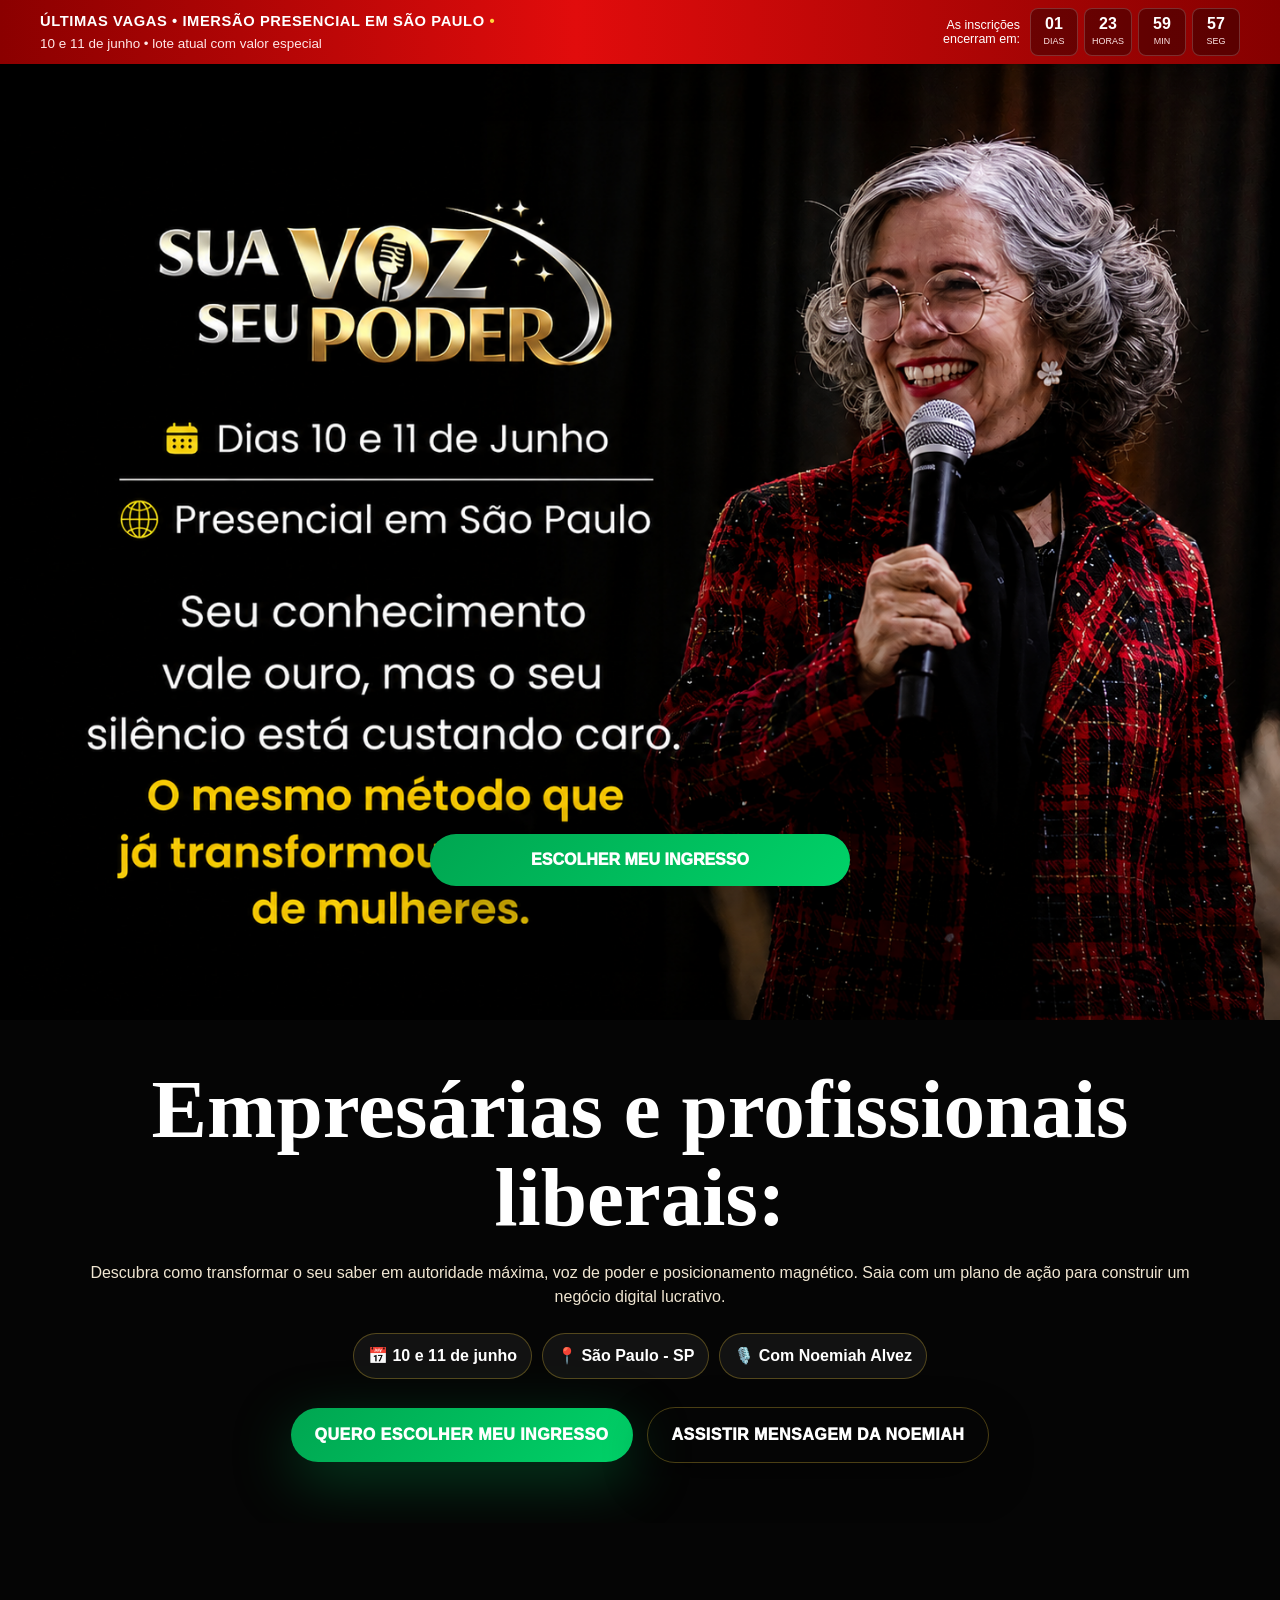
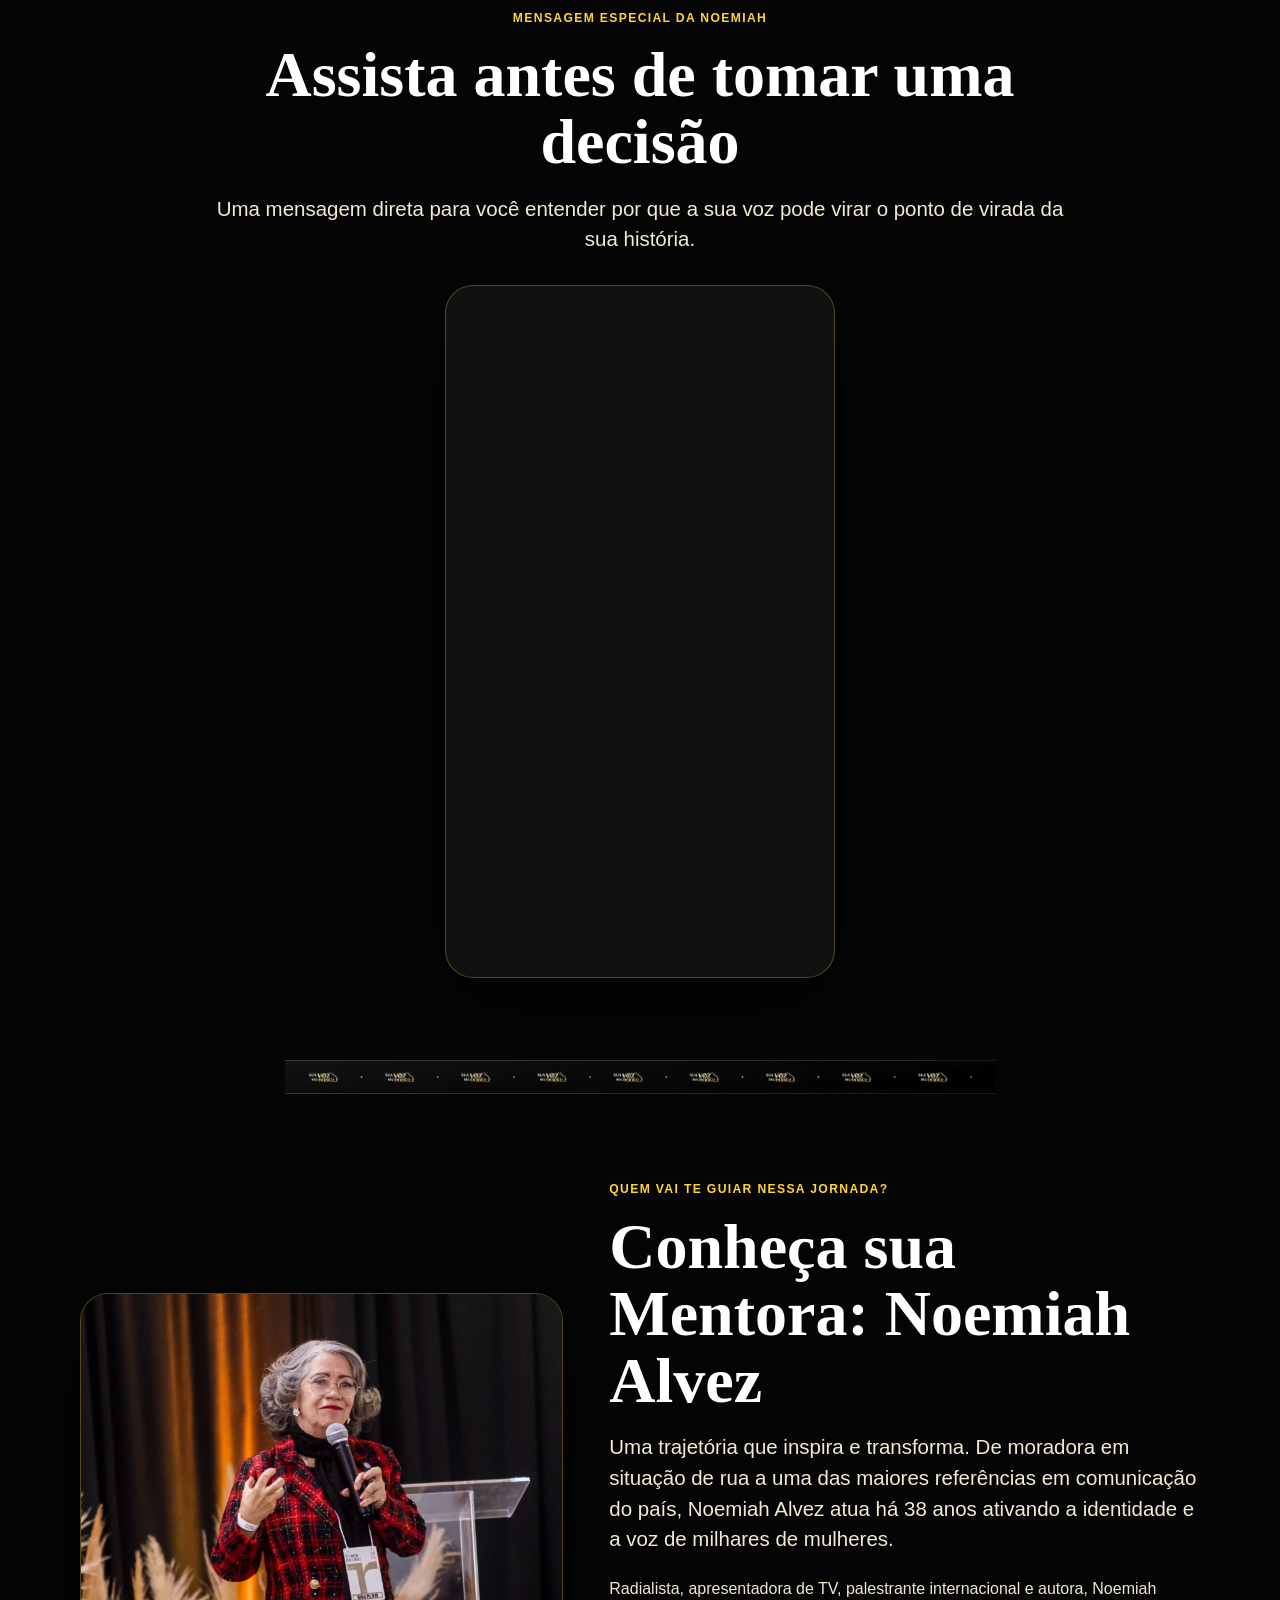
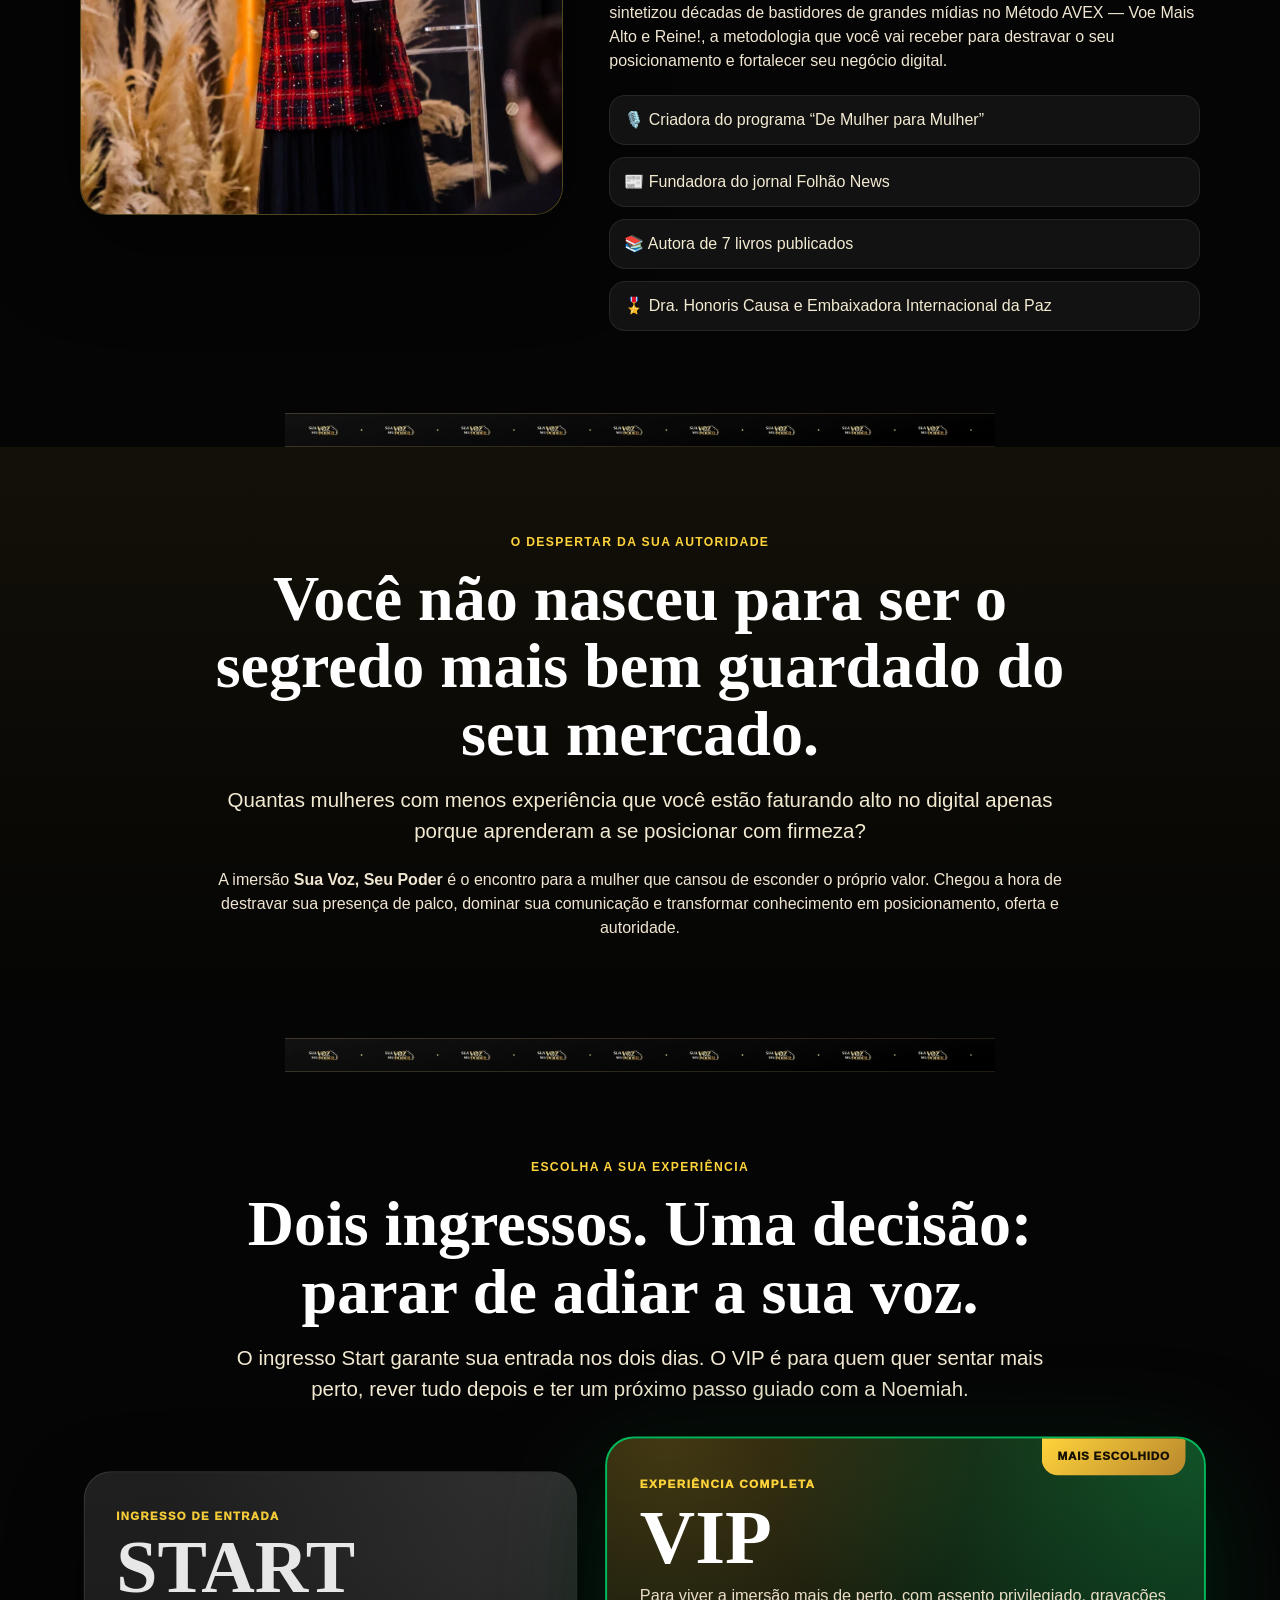
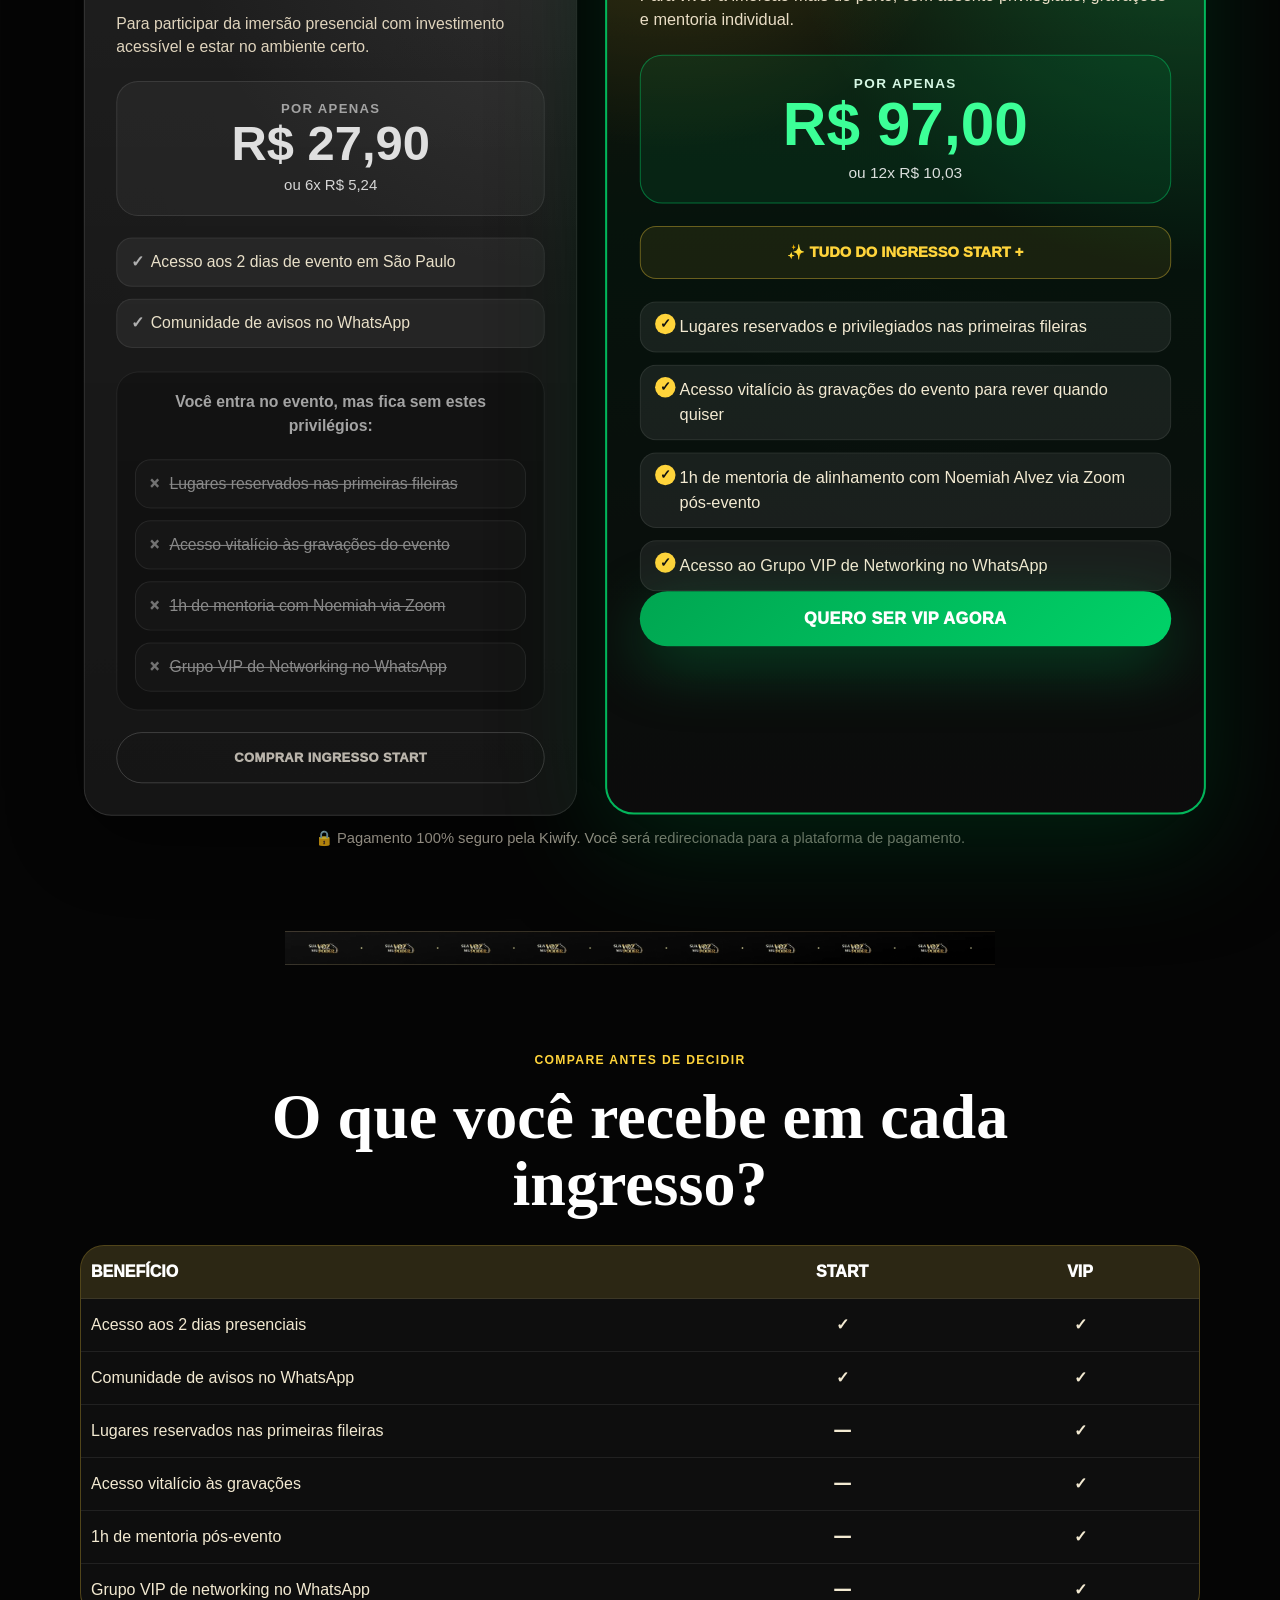
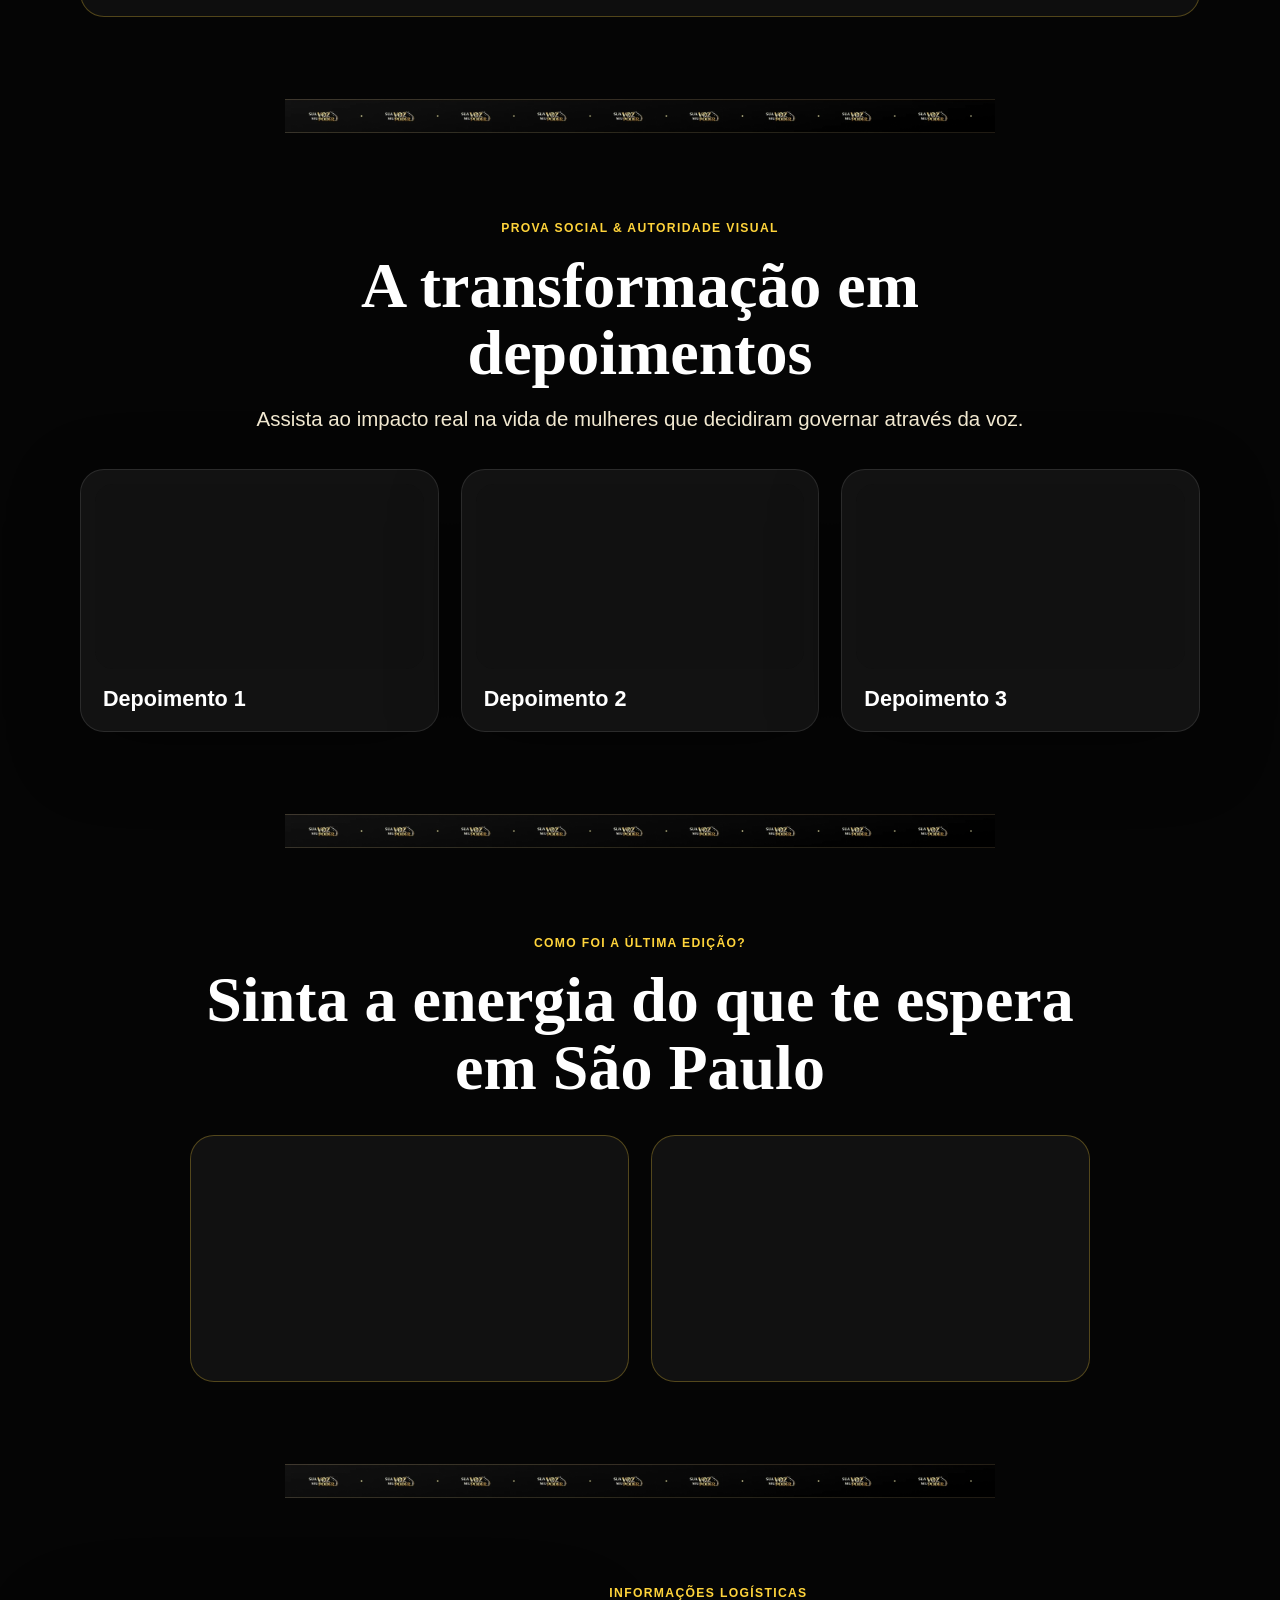
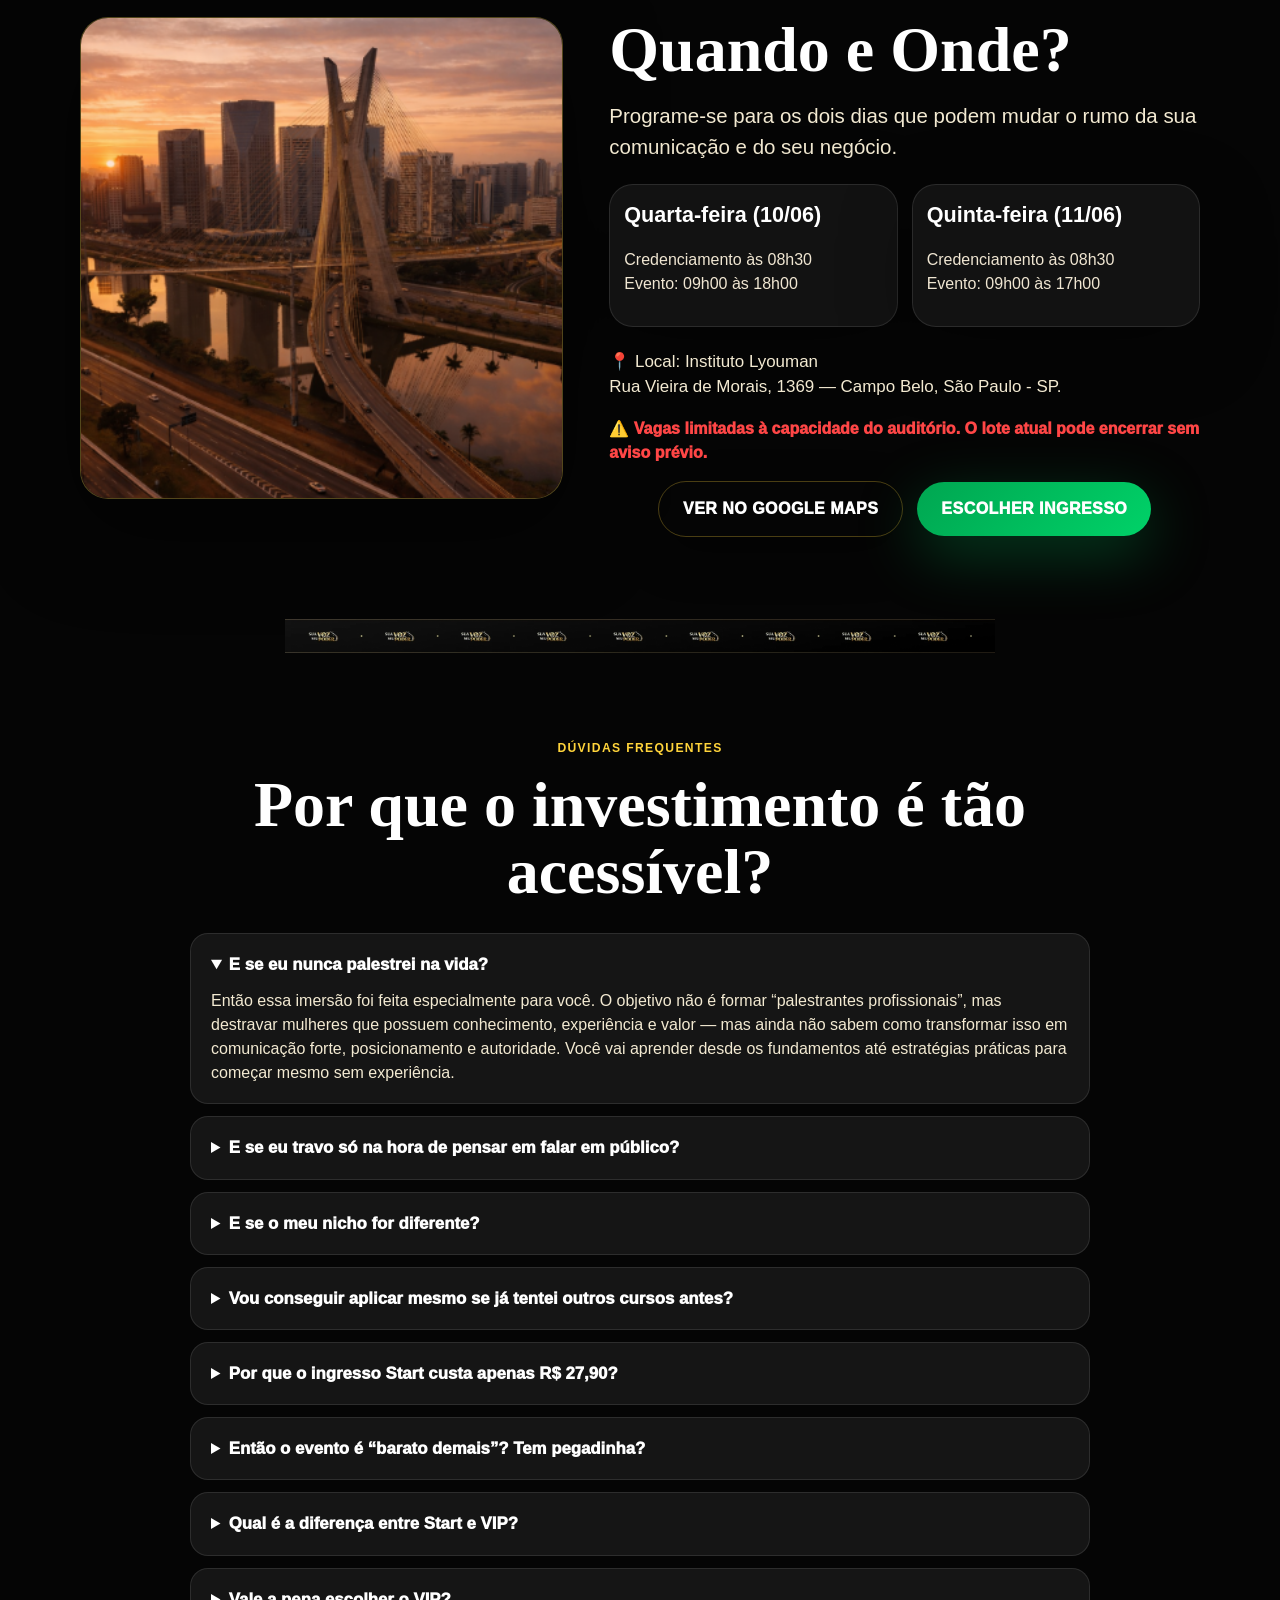
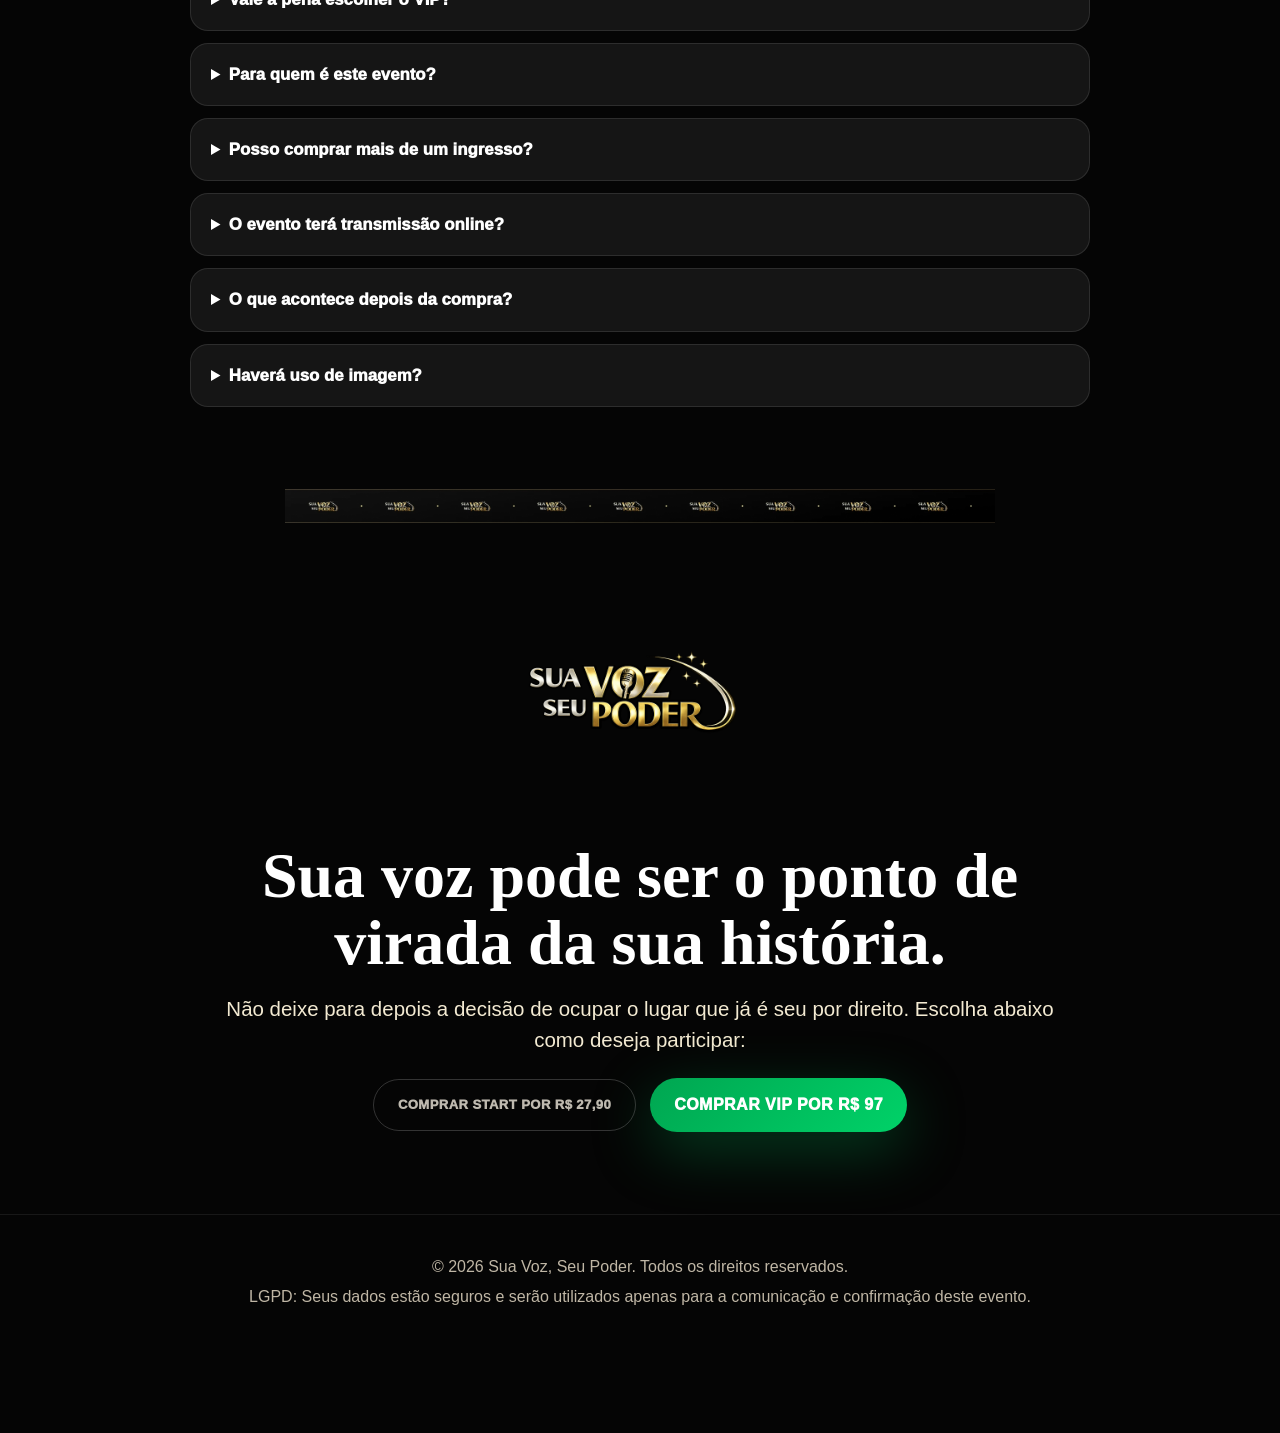
==== index.html @ f47a317f "Update index.html" ====
<!DOCTYPE html>
<html lang="pt-br">
<head>
  <meta charset="UTF-8">
  <meta name="viewport" content="width=device-width, initial-scale=1.0">
  <title>Sua Voz, Seu Poder | Imersão Presencial com Noemiah Alvez</title>
  <meta name="description" content="Imersão presencial em São Paulo com Noemiah Alvez. Ingresso Start por R$ 27,90 e Experiência VIP por R$ 97,00.">

  <!-- Open Graph / WhatsApp -->
  <meta property="og:type" content="website">
  <meta property="og:title" content="Sua Voz, Seu Poder | Imersão Presencial com Noemiah Alvez">
  <meta property="og:description" content="Transforme seu conhecimento em autoridade, voz de poder e posicionamento magnético.">
  <meta property="og:image" content="https://noemiahalvez.com/assets/thumbnail-whatsapp.png">
  <meta property="og:image:secure_url" content="https://noemiahalvez.com/assets/thumbnail-whatsapp.png">
  <meta property="og:image:type" content="image/png">
  <meta property="og:image:width" content="1200">
  <meta property="og:image:height" content="630">
  <meta property="og:image:alt" content="Sua Voz, Seu Poder com Noemiah Alvez">
  <meta property="og:url" content="https://noemiahalvez.com">
  <meta property="og:site_name" content="Sua Voz, Seu Poder">

  <!-- Twitter -->
  <meta name="twitter:card" content="summary_large_image">
  <meta name="twitter:title" content="Sua Voz, Seu Poder | Imersão Presencial">
  <meta name="twitter:description" content="Ingresso Start por R$ 27,90 e Experiência VIP por R$ 97,00.">
  <meta name="twitter:image" content="https://noemiahalvez.com/assets/thumbnail-whatsapp.png">

  <!-- Meta Pixel Code -->
  <script>
  !function(f,b,e,v,n,t,s)
  {if(f.fbq)return;n=f.fbq=function(){n.callMethod?
  n.callMethod.apply(n,arguments):n.queue.push(arguments)};
  if(!f._fbq)f._fbq=n;n.push=n;n.loaded=!0;n.version='2.0';
  n.queue=[];t=b.createElement(e);t.async=!0;
  t.src=v;s=b.getElementsByTagName(e)[0];
  s.parentNode.insertBefore(t,s)}(window, document,'script',
  'https://connect.facebook.net/en_US/fbevents.js');
  fbq('init', '1332486198815609');
  fbq('track', 'PageView');
  </script>
  <noscript><img height="1" width="1" style="display:none" src="https://www.facebook.com/tr?id=1332486198815609&ev=PageView&noscript=1" /></noscript>
  <!-- End Meta Pixel Code -->

  <!-- GOOGLE ANALYTICS GA4 - placeholder mantido. Troque G-XXXXXXXXXX pelo ID real quando tiver. -->
  <!--
  <script async src="https://www.googletagmanager.com/gtag/js?id=G-XXXXXXXXXX"></script>
  <script>
    window.dataLayer = window.dataLayer || [];
    function gtag(){dataLayer.push(arguments);}
    gtag('js', new Date());
    gtag('config', 'G-XXXXXXXXXX');
  </script>
  -->

  <link rel="stylesheet" href="style.css">
</head>
<body>
  <div class="urgency-bar" role="banner" aria-label="Aviso de urgência">
    <div class="urgency-inner">
      <div class="urgency-copy">
        <strong>ÚLTIMAS VAGAS • IMERSÃO PRESENCIAL EM SÃO PAULO</strong>
        <span>10 e 11 de junho • lote atual com valor especial</span>
      </div>
      <div class="countdown-wrap">
        <span>As inscrições encerram em:</span>
        <div class="countdown" aria-label="Cronômetro de urgência">
          <span><b id="cd-days">00</b><small>dias</small></span>
          <span><b id="cd-hours">00</b><small>horas</small></span>
          <span><b id="cd-minutes">00</b><small>min</small></span>
          <span><b id="cd-seconds">00</b><small>seg</small></span>
        </div>
      </div>
    </div>
  </div>

  <main id="topo">
    <section class="hero">
      <div class="hero-media">
        <img src="CAPA_noemiah_1.png" class="hero-main-img" alt="Sua Voz, Seu Poder com Noemiah Alvez">
      </div>

             
      <div class="container hero-content">
        <h1>Empresárias e profissionais liberais:</h1>
        <p class=texto>Descubra como transformar o seu saber em autoridade máxima, voz de poder e posicionamento magnético. Saia com um plano de ação para construir um negócio digital lucrativo.</p>
        <div class="event-pills" aria-label="Informações do evento">
          <span>📅 10 e 11 de junho</span>
          <span>📍 São Paulo - SP</span>
          <span>🎙️ Com Noemiah Alvez</span>
        </div>
        <div class="hero-actions">
          <a href="#ingressos" class="btn btn-vip">Quero escolher meu ingresso</a>
          <a href="#vsl" class="btn btn-ghost">Assistir mensagem da Noemiah</a>
        </div>
      </div>
    </section>

<section class="section vsl-section" id="vsl">
      <div class="container narrow center-text">
        <span class="eyebrow center">Mensagem especial da Noemiah</span>
        <h2>Assista antes de tomar uma decisão</h2>
        <p class="lead">Uma mensagem direta para você entender por que a sua voz pode virar o ponto de virada da sua história.</p>
        <div class="video-feature vertical-video">
          <iframe
    src="https://www.youtube.com/embed/ZxwcZT33X6k?playsinline=1&rel=0&modestbranding=1"
    title="Mensagem da Noemiah"
    allow="accelerometer; autoplay; clipboard-write; encrypted-media; gyroscope; picture-in-picture; web-share"
    referrerpolicy="strict-origin-when-cross-origin"
    allowfullscreen>
  </iframe>
</div>
      </div>
    </section>  

    <div class="section-divider"></div>

    <section class="section trainer" id="mentora">
      <div class="container trainer-grid">
        <div class="image-frame">
          <img src="assets/Transbordar_767_1_2_1.webp" alt="Noemiah Alvez palestrando">
        </div>
        <div>
          <span class="eyebrow">Quem vai te guiar nessa jornada?</span>
          <h2>Conheça sua Mentora: Noemiah Alvez</h2>
          <p class="lead">Uma trajetória que inspira e transforma. De moradora em situação de rua a uma das maiores referências em comunicação do país, Noemiah Alvez atua há 38 anos ativando a identidade e a voz de milhares de mulheres.</p>
          <p>Radialista, apresentadora de TV, palestrante internacional e autora, Noemiah sintetizou décadas de bastidores de grandes mídias no Método AVEX — Voe Mais Alto e Reine!, a metodologia que você vai receber para destravar o seu posicionamento e fortalecer seu negócio digital.</p>
          <ul class="icon-list">
            <li>🎙️ Criadora do programa “De Mulher para Mulher”</li>
            <li>📰 Fundadora do jornal Folhão News</li>
            <li>📚 Autora de 7 livros publicados</li>
            <li>🎖️ Dra. Honoris Causa e Embaixadora Internacional da Paz</li>
          </ul>
        </div>
      </div>
    </section>

    <div class="section-divider"></div>

    <section class="section authority-section">
      <div class="container narrow center-text">
        <span class="eyebrow center">O despertar da sua autoridade</span>
        <h2>Você não nasceu para ser o segredo mais bem guardado do seu mercado.</h2>
        <p class="lead">Quantas mulheres com menos experiência que você estão faturando alto no digital apenas porque aprenderam a se posicionar com firmeza?</p>
        <p>A imersão <strong>Sua Voz, Seu Poder</strong> é o encontro para a mulher que cansou de esconder o próprio valor. Chegou a hora de destravar sua presença de palco, dominar sua comunicação e transformar conhecimento em posicionamento, oferta e autoridade.</p>
      </div>
    </section>

    <div class="section-divider"></div>

    <section class="section tickets" id="ingressos">
      <div class="container">
        <div class="center-text narrow">
          <span class="eyebrow center">Escolha a sua experiência</span>
          <h2>Dois ingressos. Uma decisão: parar de adiar a sua voz.</h2>
          <p class="lead">O ingresso Start garante sua entrada nos dois dias. O VIP é para quem quer sentar mais perto, rever tudo depois e ter um próximo passo guiado com a Noemiah.</p>
        </div>

        <div class="ticket-grid" aria-label="Comparativo dos ingressos Start e VIP">
          <article class="ticket-card start-card">
            <div class="ticket-head">
              <span class="ticket-label">Ingresso de entrada</span>
              <h3>START</h3>
              <p class="ticket-desc">Para participar da imersão presencial com investimento acessível e estar no ambiente certo.</p>
            </div>

            <div class="price-block start-price">
              <small>por apenas</small>
              <strong>R$ 27,90</strong>
              <span class="installments">ou 6x R$ 5,24</span>
            </div>

            <ul class="benefits included">
              <li>Acesso aos 2 dias de evento em São Paulo</li>
              <li>Comunidade de avisos no WhatsApp</li>
            </ul>

            <div class="loss-box">
              <p>Você entra no evento, mas fica sem estes privilégios:</p>
              <ul class="benefits missed">
                <li>Lugares reservados nas primeiras fileiras</li>
                <li>Acesso vitalício às gravações do evento</li>
                <li>1h de mentoria com Noemiah via Zoom</li>
                <li>Grupo VIP de Networking no WhatsApp</li>
              </ul>
            </div>

            <a href="https://pay.kiwify.com.br/6jYbGbk" class="btn btn-start-subtle full checkout-link" data-ticket="Start" data-value="27.90">Comprar Ingresso Start</a>
          </article>

          <article class="ticket-card vip-card">
            <span class="recommended">Mais escolhido</span>
            <div class="ticket-head">
              <span class="ticket-label">Experiência completa</span>
              <h3>VIP</h3>
              <p class="ticket-desc">Para viver a imersão mais de perto, com assento privilegiado, gravações e mentoria individual.</p>
            </div>

            <div class="price-block vip-price">
              <small>por apenas</small>
              <strong>R$ 97,00</strong>
              <span class="installments">ou 12x R$ 10,03</span>
            </div>

            <div class="vip-bonus">✨ Tudo do ingresso START +</div>

            <ul class="benefits vip-benefits">
              <li>Lugares reservados e privilegiados nas primeiras fileiras</li>
              <li>Acesso vitalício às gravações do evento para rever quando quiser</li>
              <li>1h de mentoria de alinhamento com Noemiah Alvez via Zoom pós-evento</li>
              <li>Acesso ao Grupo VIP de Networking no WhatsApp</li>
            </ul>

            <a href="https://pay.kiwify.com.br/saSkvXX" class="btn btn-vip full checkout-link" data-ticket="VIP" data-value="97.00">Quero ser VIP agora</a>
          </article>
        </div>

        <p class="secure-note">🔒 Pagamento 100% seguro pela Kiwify. Você será redirecionada para a plataforma de pagamento.</p>
      </div>
    </section>

    <div class="section-divider"></div>

    <section class="section comparison-section">
      <div class="container">
        <div class="center-text narrow">
          <span class="eyebrow center">Compare antes de decidir</span>
          <h2>O que você recebe em cada ingresso?</h2>
        </div>
        <div class="comparison-table" role="table" aria-label="Comparativo dos ingressos">
          <div class="row head"><div>Benefício</div><div>Start</div><div>VIP</div></div>
          <div class="row"><div>Acesso aos 2 dias presenciais</div><div>✓</div><div>✓</div></div>
          <div class="row"><div>Comunidade de avisos no WhatsApp</div><div>✓</div><div>✓</div></div>
          <div class="row"><div>Lugares reservados nas primeiras fileiras</div><div>—</div><div>✓</div></div>
          <div class="row"><div>Acesso vitalício às gravações</div><div>—</div><div>✓</div></div>
          <div class="row"><div>1h de mentoria pós-evento</div><div>—</div><div>✓</div></div>
          <div class="row"><div>Grupo VIP de networking no WhatsApp</div><div>—</div><div>✓</div></div>
        </div>
      </div>
    </section>

    <div class="section-divider"></div>

    <section class="section" id="depoimentos">
      <div class="container">
        <div class="center-text narrow">
          <span class="eyebrow center">Prova Social & Autoridade Visual</span>
          <h2>A transformação em depoimentos</h2>
          <p class="lead">Assista ao impacto real na vida de mulheres que decidiram governar através da voz.</p>
        </div>
        <div class="video-grid">
          <article class="video-card"><div class="video-wrap"><iframe src="https://www.youtube.com/embed/nT65QCQcfAA" title="Depoimento 1" allow="accelerometer; autoplay; clipboard-write; encrypted-media; gyroscope; picture-in-picture; web-share" allowfullscreen></iframe></div><h3>Depoimento 1</h3></article>
          <article class="video-card"><div class="video-wrap"><iframe src="https://www.youtube.com/embed/sK7xMJi6oog" title="Depoimento 2" allow="accelerometer; autoplay; clipboard-write; encrypted-media; gyroscope; picture-in-picture; web-share" allowfullscreen></iframe></div><h3>Depoimento 2</h3></article>
          <article class="video-card"><div class="video-wrap"><iframe src="https://www.youtube.com/embed/jvb_aAZJ7mg" title="Depoimento 3" allow="accelerometer; autoplay; clipboard-write; encrypted-media; gyroscope; picture-in-picture; web-share" allowfullscreen></iframe></div><h3>Depoimento 3</h3></article>
        </div>
      </div>
    </section>

    <div class="section-divider"></div>

    <section class="section last-edition">
      <div class="container narrow">
        <div class="center-text">
          <span class="eyebrow center">Como foi a última edição?</span>
          <h2>Sinta a energia do que te espera em São Paulo</h2>
        </div>
        <div class="video-grid two-videos">
          <div class="video-wrapper"><iframe src="https://www.youtube.com/embed/jqL2Jvq8L5Y" title="Última edição" allowfullscreen></iframe></div>
          <div class="video-wrapper"><iframe src="https://www.youtube.com/embed/8nXUTJS7Hhw" title="Shorts evento" allowfullscreen></iframe></div>
        </div>
      </div>
    </section>

    <div class="section-divider"></div>

    <section class="section" id="local">
      <div class="container location-grid">
        <div class="location-photo"><img src="assets/Ponte estaiada 2.png" alt="São Paulo"></div>
        <div class="location-info">
          <span class="eyebrow">Informações Logísticas</span>
          <h2>Quando e Onde?</h2>
          <p class="lead">Programe-se para os dois dias que podem mudar o rumo da sua comunicação e do seu negócio.</p>
          <div class="schedule-grid">
            <div class="info-card"><h3>Quarta-feira (10/06)</h3><p>Credenciamento às 08h30<br>Evento: 09h00 às 18h00</p></div>
            <div class="info-card"><h3>Quinta-feira (11/06)</h3><p>Credenciamento às 08h30<br>Evento: 09h00 às 17h00</p></div>
          </div>
          <p class="address">📍 Local: Instituto Lyouman<br>Rua Vieira de Morais, 1369 — Campo Belo, São Paulo - SP.</p>
          <p class="vagas-limitadas">⚠️ Vagas limitadas à capacidade do auditório. O lote atual pode encerrar sem aviso prévio.</p>
          <div class="hero-actions">
            <a href="https://maps.google.com/?q=Instituto+Lyouman+Rua+Vieira+de+Morais+1369+Campo+Belo+São+Paulo" class="btn btn-map" target="_blank" rel="noopener noreferrer">Ver no Google Maps</a>
            <a href="#ingressos" class="btn btn-vip">Escolher ingresso</a>
          </div>
        </div>
      </div>
    </section>

    <div class="section-divider"></div>

    <section class="section faq-section" id="faq">
      <div class="container narrow">
        <div class="center-text">
          <span class="eyebrow center">Dúvidas frequentes</span>
          <h2>Por que o investimento é tão acessível?</h2>
        </div>
        <div class="faq-list">
          <details open><summary>E se eu nunca palestrei na vida?</summary><p>Então essa imersão foi feita especialmente para você. O objetivo não é formar “palestrantes profissionais”, mas destravar mulheres que possuem conhecimento, experiência e valor — mas ainda não sabem como transformar isso em comunicação forte, posicionamento e autoridade. Você vai aprender desde os fundamentos até estratégias práticas para começar mesmo sem experiência.</p></details>
<details><summary>E se eu travo só na hora de pensar em falar em público?</summary><p>Isso é mais comum do que você imagina. Muitas mulheres extremamente capacitadas travam porque nunca aprenderam técnicas de comunicação, presença e segurança emocional. Durante a imersão, você vai entender como desenvolver clareza, confiança e posicionamento sem precisar “nascer pronta” para isso.</p></details>
<details><summary>E se o meu nicho for diferente?</summary><p>A comunicação de autoridade funciona para qualquer área. Empresárias, psicólogas, advogadas, médicas, mentoras, terapeutas, profissionais liberais e mulheres que desejam crescer no digital podem aplicar o método. O foco da imersão não é um nicho específico, mas ensinar como transformar conhecimento em posicionamento forte e oportunidades reais de crescimento.</p></details>
<details><summary>Vou conseguir aplicar mesmo se já tentei outros cursos antes?</summary><p>Sim. Muitas participantes chegam após consumir vários cursos e conteúdos sem conseguir colocar nada em prática. A diferença aqui é que você terá direcionamento estratégico, clareza sobre posicionamento e um plano mais simples de execução. A proposta da imersão é justamente transformar excesso de informação em ação prática e aplicável ao seu momento atual.</p></details>
          <details><summary>Por que o ingresso Start custa apenas R$ 27,90?</summary><p>Porque este lote foi pensado para diminuir a barreira de entrada e lotar a sala com mulheres prontas para se posicionar. O valor simbólico ajuda a confirmar compromisso, organizar a operação do evento e evitar inscrições sem comparecimento.</p></details>
          <details><summary>Então o evento é “barato demais”? Tem pegadinha?</summary><p>Não. O evento é presencial e real. A estratégia é tornar o acesso mais simples no ingresso Start e oferecer uma experiência mais completa no VIP para quem deseja proximidade, gravações e acompanhamento pós-evento.</p></details>
          <details><summary>Qual é a diferença entre Start e VIP?</summary><p>O Start dá acesso aos dois dias presenciais e à comunidade de avisos. O VIP inclui tudo isso e ainda adiciona lugares privilegiados nas primeiras fileiras, gravações vitalícias, mentoria de 1h com Noemiah e grupo VIP de networking.</p></details>
          <details><summary>Vale a pena escolher o VIP?</summary><p>Sim, se você quer sentar mais perto, rever o conteúdo com calma depois do evento, participar de uma mentoria pós-evento e se conectar com outras mulheres em um grupo VIP de networking.</p></details>
          <details><summary>Para quem é este evento?</summary><p>Para empresárias, mentoras, psicólogas, advogadas, médicas, consultoras e profissionais liberais que desejam usar comunicação, autoridade e posicionamento para monetizar conhecimento no digital.</p></details>
          <details><summary>Posso comprar mais de um ingresso?</summary><p>Sim. Cada participante precisa ter seu próprio ingresso com seus dados para facilitar o credenciamento e a comunicação oficial do evento.</p></details>
          <details><summary>O evento terá transmissão online?</summary><p>Não. A experiência é presencial em São Paulo. Quem compra o ingresso VIP recebe acesso vitalício às gravações depois do evento.</p></details>
          <details><summary>O que acontece depois da compra?</summary><p>Após a confirmação do pagamento pela Kiwify, você receberá as orientações de acesso e confirmação do ingresso nos canais informados na compra.</p></details>
          <details><summary>Haverá uso de imagem?</summary><p>Sim. Ao participar do evento, você autoriza o uso de imagem em materiais de divulgação futuros relacionados ao Sua Voz, Seu Poder.</p></details>
        </div>
      </div>
    </section>

    <div class="section-divider"></div>

    <section class="section final-cta">
      <div class="container narrow center-text">
        <img src="assets/suavozseupoder.png" class="final-logo" alt="Sua Voz, Seu Poder">
        <h2>Sua voz pode ser o ponto de virada da sua história.</h2>
        <p class="lead">Não deixe para depois a decisão de ocupar o lugar que já é seu por direito. Escolha abaixo como deseja participar:</p>
        <div class="center-actions">
          <a href="https://pay.kiwify.com.br/6jYbGbk" class="btn btn-start-subtle checkout-link" data-ticket="Start" data-value="27.90">Comprar Start por R$ 27,90</a>
          <a href="https://pay.kiwify.com.br/saSkvXX" class="btn btn-vip checkout-link" data-ticket="VIP" data-value="97.00">Comprar VIP por R$ 97</a>
        </div>
      </div>
    </section>
  </main>

  <footer class="footer">
    <p>© 2026 Sua Voz, Seu Poder. Todos os direitos reservados.</p>
    <p>LGPD: Seus dados estão seguros e serão utilizados apenas para a comunicação e confirmação deste evento.</p>
  </footer>

  <a href="#ingressos" class="floating-buy">ESCOLHER MEU INGRESSO</a>
  <script src="script.js"></script>
</body>
</html>
---- style.css ----
:root{
  --black:#050505;
  --soft:#0b0a07;
  --card:#121212;
  --card2:#181818;
  --gold:#ffd43b;
  --gold2:#b8872d;
  --green:#00a651;
  --green2:#00d268;
  --red:#d60000;
  --white:#ffffff;
  --muted:#d9d1c0;
  --muted2:#918a7b;
  --line:rgba(255,212,59,.28);
  --max:1120px;
  --bar-height:82px;
}
*{box-sizing:border-box}
html{scroll-behavior:smooth}
body{
  margin:0;
  background:#050505;
  color:var(--white);
  font-family:Inter,Arial,sans-serif;
  line-height:1.5;
  overflow-x:hidden;
  padding-top:var(--bar-height);
  padding-bottom:74px;
}
body::before{
  content:"";
  position:fixed;
  inset:0;
  background:radial-gradient(circle at 20% 0%,rgba(255,212,59,.14),transparent 28%),url("assets/bg111.webp") center/cover no-repeat;
  opacity:.72;
  z-index:-2;
}
body::after{
  content:"";
  position:fixed;
  inset:0;
  background:linear-gradient(180deg,rgba(0,0,0,.08),#050505 92%);
  z-index:-1;
}
a{color:inherit;text-decoration:none}
img{max-width:100%;display:block}
p{color:#f0e6d2}
.container{width:min(100% - 28px,var(--max));margin:auto}
.narrow{max-width:900px;margin-inline:auto}
.center-text{text-align:center}
.center{display:flex;justify-content:center;text-align:center}

/* TARJA FIXA */
.urgency-bar{
  position:fixed;
  top:0;
  left:0;
  right:0;
  z-index:999;
  background:linear-gradient(90deg,#8b0000 0%,#e10c0c 45%,#850000 100%);
  box-shadow:0 12px 40px rgba(0,0,0,.45);
}
.urgency-inner{
  width:min(100% - 18px,1200px);
  margin:auto;
  min-height:var(--bar-height);
  display:flex;
  align-items:center;
  justify-content:space-between;
  gap:14px;
}
.urgency-copy{display:grid;gap:2px;min-width:0}
.urgency-copy strong{font-size:.92rem;letter-spacing:.04em;color:#fff;text-transform:uppercase}
.urgency-copy strong::after{content:" •";color:var(--gold)}
.urgency-copy span{font-size:.84rem;color:#ffe8e8}
.countdown-wrap{display:flex;align-items:center;gap:10px;flex-shrink:0}
.countdown-wrap>span{font-size:.78rem;color:#fff;line-height:1.15;text-align:right;max-width:96px}
.countdown{display:flex;gap:6px}
.countdown span{
  min-width:48px;
  border-radius:8px;
  padding:7px 5px;
  background:rgba(0,0,0,.35);
  border:1px solid rgba(255,255,255,.18);
  text-align:center;
}
.countdown b{display:block;font-size:1rem;line-height:1;color:#fff}
.countdown small{display:block;font-size:.56rem;text-transform:uppercase;color:#ffe8e8;margin-top:3px}

.hero{position:relative;overflow:hidden;background:#050505}
.hero-media{width:100%;background:#080808}
.hero-main-img{width:100%;height:auto;object-fit:cover}
.hero-content{padding:46px 0 60px;text-align:center}
.hero-logo{width:min(300px,76%);margin:0 auto 24px}
.eyebrow{display:inline-flex;align-items:center;gap:8px;color:var(--gold);font-weight:900;text-transform:uppercase;letter-spacing:.11em;font-size:.76rem;margin-bottom:14px}
h1,h2,h3{margin:0;color:#fff}
h1,h2{font-family:Georgia,serif;line-height:1.05}
h1{font-size:clamp(2.15rem,8vw,5.2rem);max-width:980px;margin:0 auto 20px}
h2{font-size:clamp(2rem,6vw,4rem);margin-bottom:18px}
h3{font-size:1.35rem}.lead{font-size:clamp(1.03rem,2vw,1.28rem);color:#f3ead2;max-width:850px;margin:0 auto 22px}
.event-pills{display:flex;justify-content:center;gap:10px;flex-wrap:wrap;margin:24px auto 28px}
.event-pills span{border:1px solid var(--line);border-radius:999px;background:rgba(255,255,255,.055);padding:10px 14px;font-weight:800;color:#fff}
.hero-actions,.center-actions{display:flex;gap:14px;justify-content:center;align-items:center;flex-wrap:wrap}
.btn{display:inline-flex;align-items:center;justify-content:center;min-height:54px;padding:15px 24px;border-radius:999px;border:0;font-weight:950;text-transform:uppercase;letter-spacing:.03em;cursor:pointer;transition:.2s ease;box-shadow:0 18px 45px rgba(0,0,0,.38);text-align:center}
.btn:hover{transform:translateY(-2px);filter:brightness(1.06)}
.btn-vip{background:linear-gradient(135deg,var(--green),var(--green2));color:#fff;box-shadow:0 18px 60px rgba(0,166,81,.34)}
.btn-ghost,.btn-map{background:transparent;color:#fff;border:1px solid var(--line)}
.btn-start-subtle{background:transparent;color:#ded8cc;border:1px solid rgba(255,255,255,.22);box-shadow:none;min-height:48px;font-size:.82rem;opacity:.86}
.btn-start-subtle:hover{background:rgba(255,255,255,.06);opacity:1}
.full{width:100%}
.section{padding:70px 0}
.section-divider{width:min(94%,1120px);height:34px;margin:0 auto;background:url("assets/Frame_1707480869_1.webp") center/contain no-repeat;opacity:.9}
.vsl-section{padding-top:64px}.video-feature{margin:30px auto 0;border:1px solid var(--line);border-radius:28px;overflow:hidden;background:#111;box-shadow:0 25px 80px rgba(0,0,0,.5)}.vertical-video{width:min(100%,390px);aspect-ratio:9/16}.video-feature iframe,.video-wrap iframe,.video-wrapper iframe{width:100%;height:100%;border:0;display:block}
.trainer-grid,.location-grid{display:grid;grid-template-columns:1fr;gap:30px;align-items:center}.image-frame,.location-photo{border-radius:28px;overflow:hidden;border:1px solid var(--line);box-shadow:0 28px 90px rgba(0,0,0,.55);background:#111}.image-frame img{width:100%;height:auto;object-fit:cover;object-position:center 12%}.icon-list,.benefits{list-style:none;margin:22px 0 0;padding:0;display:grid;gap:12px}.icon-list li,.benefits li{position:relative;color:#f3ead2;background:rgba(255,255,255,.055);border:1px solid rgba(255,255,255,.08);border-radius:16px;padding:12px 14px}.authority-section{background:linear-gradient(180deg,rgba(255,212,59,.06),rgba(0,0,0,0))}

/* INGRESSOS MOBILE-FIRST */
.ticket-grid{display:grid;grid-template-columns:1fr;gap:20px;margin-top:42px;align-items:stretch}
.ticket-card{position:relative;border-radius:28px;padding:24px 18px;overflow:hidden;min-width:0}
.ticket-card>*{position:relative;z-index:1}.ticket-label{display:inline-block;color:var(--gold);font-weight:950;text-transform:uppercase;letter-spacing:.12em;font-size:.72rem;margin-bottom:10px}.ticket-card h3{font-family:Georgia,serif;font-size:clamp(2.6rem,10vw,4.7rem);line-height:.88;margin-bottom:12px}.ticket-desc{color:#e9ddc5;margin-top:0}.price-block{margin:22px 0;border-radius:22px;padding:18px;text-align:center}.price-block small{display:block;text-transform:uppercase;letter-spacing:.1em;font-weight:800}.price-block strong{display:block;font-size:clamp(2.15rem,9vw,3.7rem);line-height:1}.start-card{background:linear-gradient(180deg,rgba(255,255,255,.065),rgba(255,255,255,.018)),#111;border:1px solid rgba(255,255,255,.12);box-shadow:0 22px 80px rgba(0,0,0,.52);opacity:.96}.start-card::before{content:"";position:absolute;inset:0;background:radial-gradient(circle at top right,rgba(150,150,150,.16),transparent 38%);pointer-events:none}.start-card h3{color:#f1f1f1}.start-price{background:rgba(255,255,255,.045);border:1px solid rgba(255,255,255,.1)}.start-price small{color:#aaa}.start-price strong{color:#e9e9e9;font-size:clamp(1.9rem,8vw,3.1rem)}.loss-box{margin:24px 0 22px;padding:18px;border-radius:22px;background:rgba(0,0,0,.26);border:1px solid rgba(255,255,255,.08)}.loss-box p{margin:0 0 12px;color:#aaa;font-weight:800;text-align:center}.missed li{color:#8f8f8f;text-decoration:line-through;text-decoration-thickness:1px;background:rgba(255,255,255,.025);padding-left:34px}.missed li::before{content:"×";position:absolute;left:14px;top:12px;color:#777;font-weight:950;text-decoration:none}.included li{padding-left:34px}.included li::before{content:"✓";position:absolute;left:14px;top:12px;color:#b7b7b7;font-weight:950}.vip-card{background:linear-gradient(180deg,rgba(255,212,59,.08),rgba(0,166,81,.08) 40%,rgba(255,255,255,.025)),#060606;border:2px solid rgba(0,210,104,.86);box-shadow:0 30px 110px rgba(0,166,81,.2),0 30px 100px rgba(0,0,0,.7)}.vip-card::before{content:"";position:absolute;inset:0;background:radial-gradient(circle at top right,rgba(0,210,104,.32),transparent 38%),radial-gradient(circle at 10% 0%,rgba(255,212,59,.18),transparent 28%);pointer-events:none}.recommended{position:absolute;top:0;right:18px;transform:translateY(-1px);background:linear-gradient(135deg,#ffd43b,#b8872d);color:#161000;border-radius:0 0 16px 16px;padding:10px 15px;font-weight:950;text-transform:uppercase;font-size:.72rem;letter-spacing:.06em;z-index:2}.vip-price{background:rgba(0,166,81,.12);border:1px solid rgba(0,210,104,.44)}.vip-price small{color:#d7f8e5}.vip-price strong{color:#3cff97}.vip-bonus{margin:0 0 18px;border:1px solid rgba(255,212,59,.35);background:rgba(255,212,59,.08);border-radius:16px;padding:14px;text-align:center;font-weight:950;color:var(--gold);text-transform:uppercase;font-size:.9rem}.vip-benefits li{padding-left:38px;background:rgba(255,255,255,.07)}.vip-benefits li::before{content:"✓";position:absolute;left:14px;top:11px;width:20px;height:20px;border-radius:50%;display:grid;place-items:center;background:var(--gold);color:#111;font-size:.8rem;font-weight:950}.secure-note{text-align:center;color:#bcb5a7;font-size:.92rem;margin:22px 0 0}

.comparison-table{margin-top:28px;border:1px solid var(--line);border-radius:24px;overflow:hidden;background:rgba(255,255,255,.04)}.row{display:grid;grid-template-columns:1.35fr .5fr .5fr}.row>div{padding:14px 10px;border-bottom:1px solid rgba(255,255,255,.08);color:#f3ead2}.row>div:nth-child(2),.row>div:nth-child(3){text-align:center;font-weight:950}.row.head{background:rgba(255,212,59,.12);font-weight:950;text-transform:uppercase}.row.head>div{color:#fff}.row:last-child>div{border-bottom:0}.video-grid{display:grid;grid-template-columns:1fr;gap:22px;margin-top:34px}.video-card,.info-card{background:rgba(255,255,255,.055);border:1px solid rgba(255,255,255,.1);border-radius:24px;padding:14px;box-shadow:0 20px 70px rgba(0,0,0,.35)}.video-wrap{aspect-ratio:16/9;border-radius:18px;overflow:hidden;background:#111}.video-card h3{margin:14px 8px 2px}.two-videos{grid-template-columns:1fr}.video-wrapper{aspect-ratio:16/9;border-radius:24px;overflow:hidden;border:1px solid var(--line);background:#111}.location-photo img{width:100%;height:auto;object-fit:cover}.schedule-grid{display:grid;grid-template-columns:1fr;gap:14px;margin:22px 0}.address{font-size:1.06rem;color:#f3ead2}.vagas-limitadas{color:#ff4646;font-weight:950}.faq-list{display:grid;gap:12px;margin-top:28px}.faq-list details{background:rgba(255,255,255,.065);border:1px solid rgba(255,255,255,.1);border-radius:18px;padding:18px 20px}.faq-list summary{cursor:pointer;font-weight:950;font-size:1.05rem}.faq-list p{color:#f3ead2;margin:12px 0 0}.final-logo{width:min(320px,80%);margin:0 auto 24px}.footer{text-align:center;color:#bfb6a5;padding:34px 18px 44px;border-top:1px solid rgba(255,255,255,.08)}.footer p{margin:6px 0;color:#bfb6a5}.floating-buy{position:fixed;left:50%;bottom:14px;transform:translateX(-50%);z-index:35;background:linear-gradient(135deg,var(--green),var(--green2));color:#fff;padding:14px 22px;border-radius:999px;font-weight:950;text-align:center;box-shadow:0 20px 60px rgba(0,0,0,.45);width:min(92%,420px)}

@media(max-width:420px){:root{--bar-height:104px}.urgency-inner{display:grid;grid-template-columns:1fr;gap:6px;padding:8px 0}.countdown-wrap{justify-content:space-between}.countdown-wrap>span{text-align:left;max-width:120px}.countdown span{min-width:43px;padding:6px 4px}.urgency-copy strong{font-size:.77rem}.urgency-copy span,.countdown-wrap>span{font-size:.72rem}.btn{width:100%;font-size:.86rem}.hero-actions,.center-actions{display:grid}.section{padding:58px 0}.section-divider{height:24px}.vertical-video{width:min(100%,330px)}.ticket-card{border-radius:24px}.comparison-table{overflow-x:auto}.row{min-width:540px}.floating-buy{font-size:.82rem}}
@media(min-width:760px){.video-grid{grid-template-columns:repeat(3,1fr)}.two-videos{grid-template-columns:repeat(2,1fr)}.schedule-grid{grid-template-columns:1fr 1fr}.trainer-grid,.location-grid{grid-template-columns:.9fr 1.1fr;gap:46px}.image-frame img{height:520px}.location-photo img{height:480px}.ticket-card{padding:32px}.ticket-grid{grid-template-columns:.92fr 1.08fr;gap:24px}.start-card{transform:translateY(18px) scale(.985)}.vip-card{transform:scale(1.02)}}
@media(min-width:980px){:root{--bar-height:64px}.urgency-inner{min-height:var(--bar-height)}.ticket-grid{gap:30px}.section{padding:82px 0}}

.installments {
  display: block;
  margin-top: 6px;
  font-size: 0.95rem;
  font-weight: 500;
  opacity: 0.85;
}
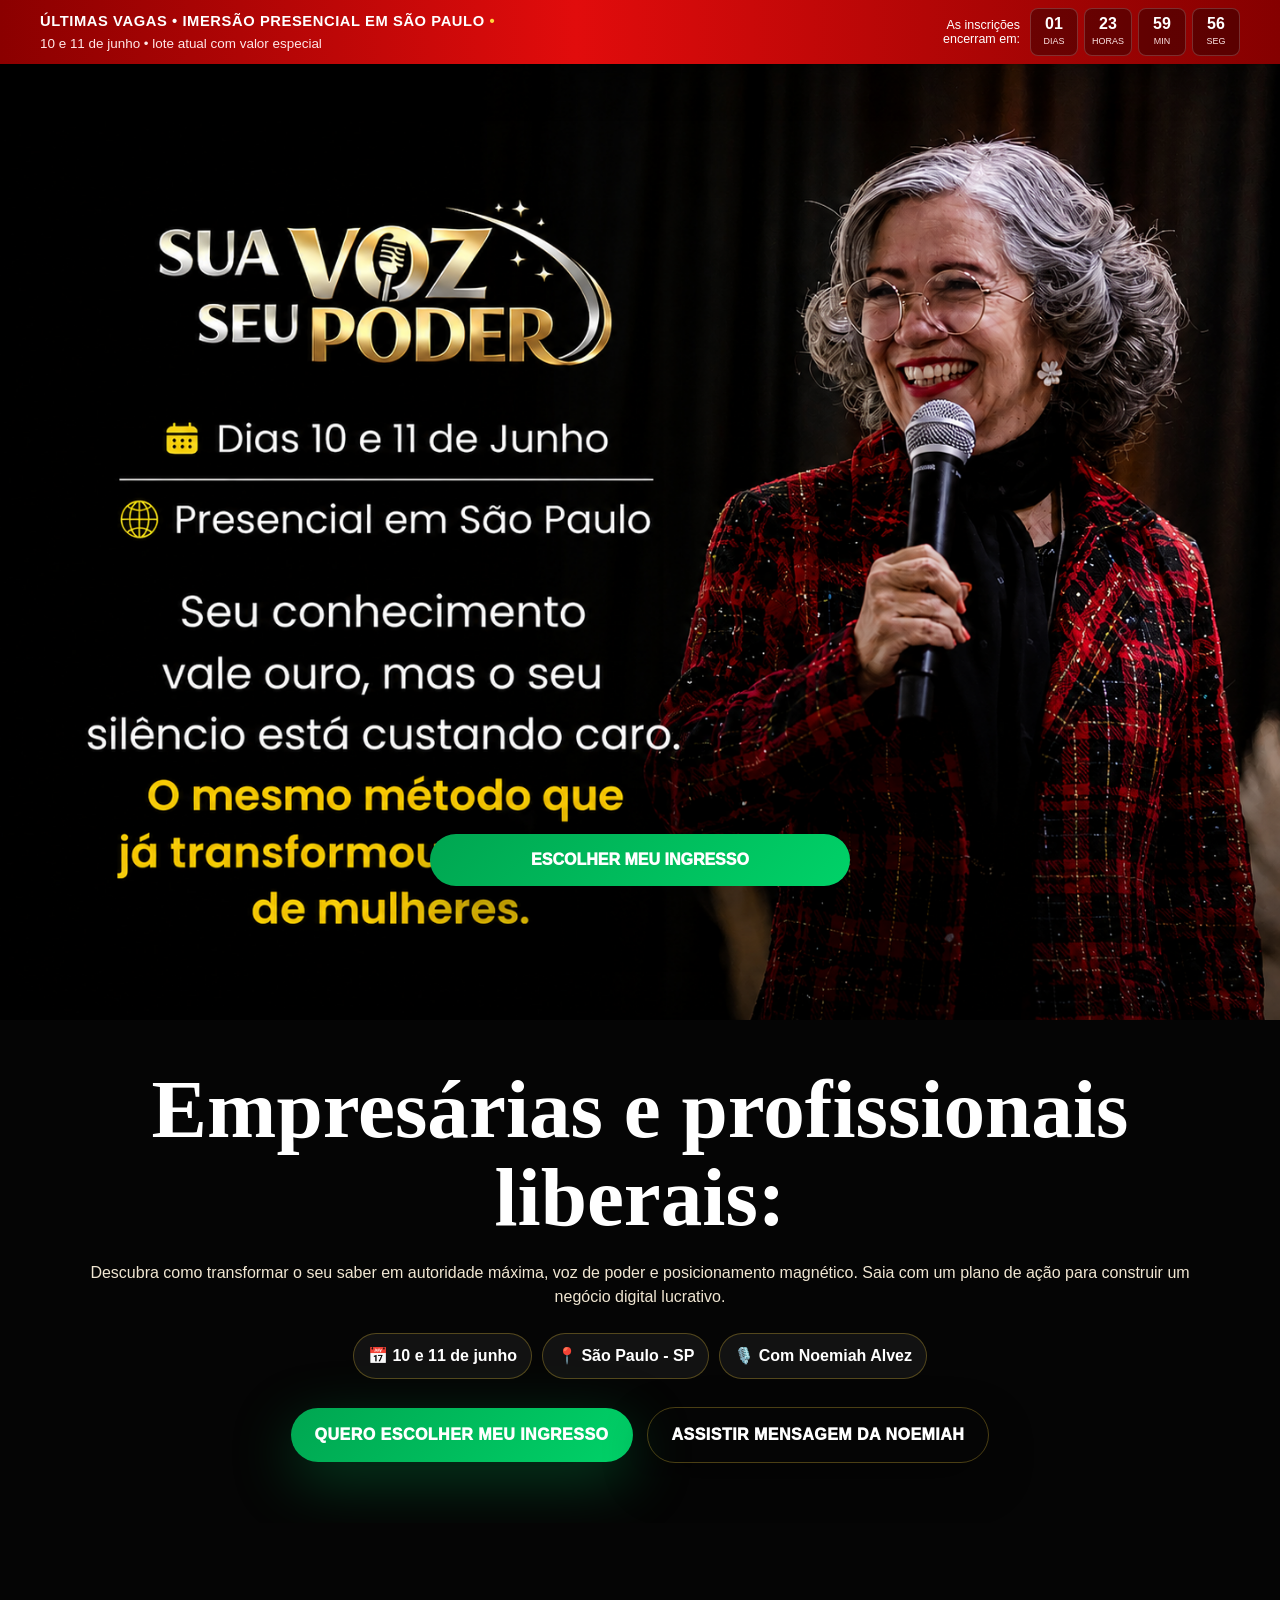
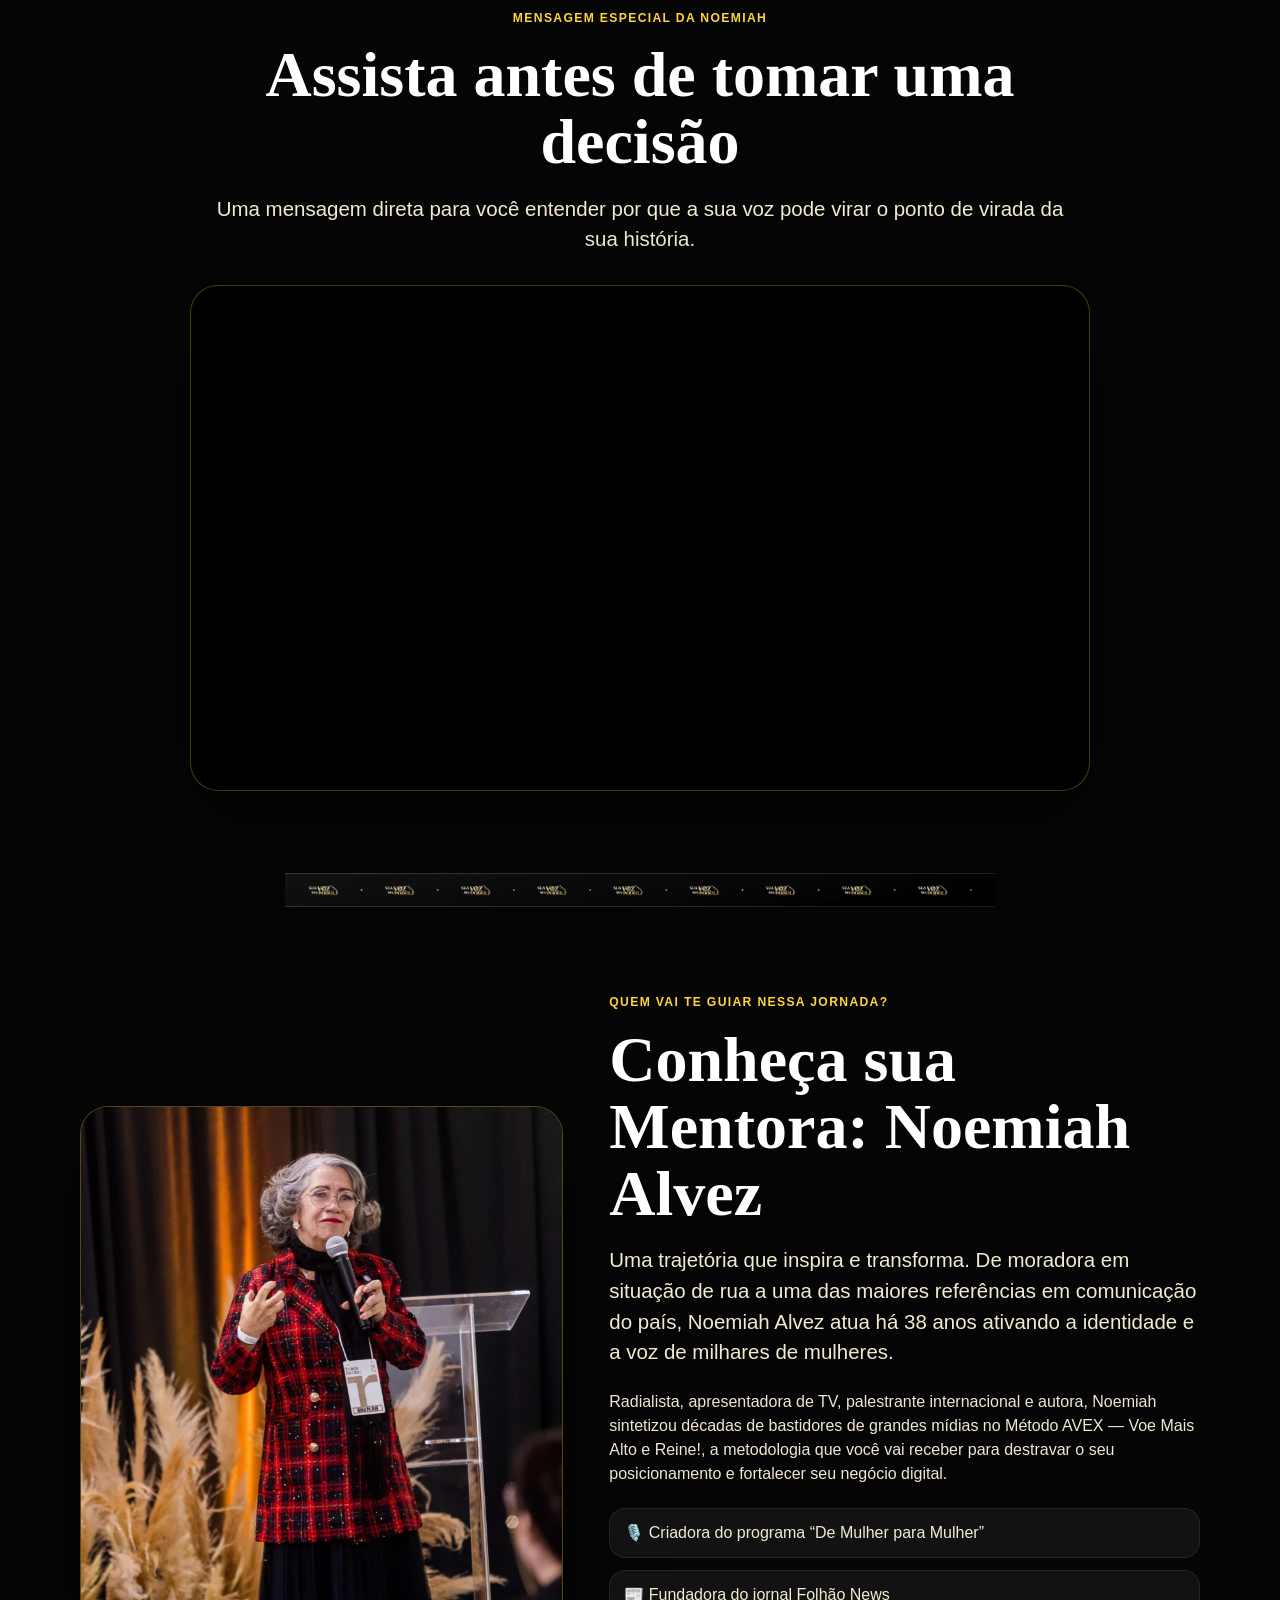
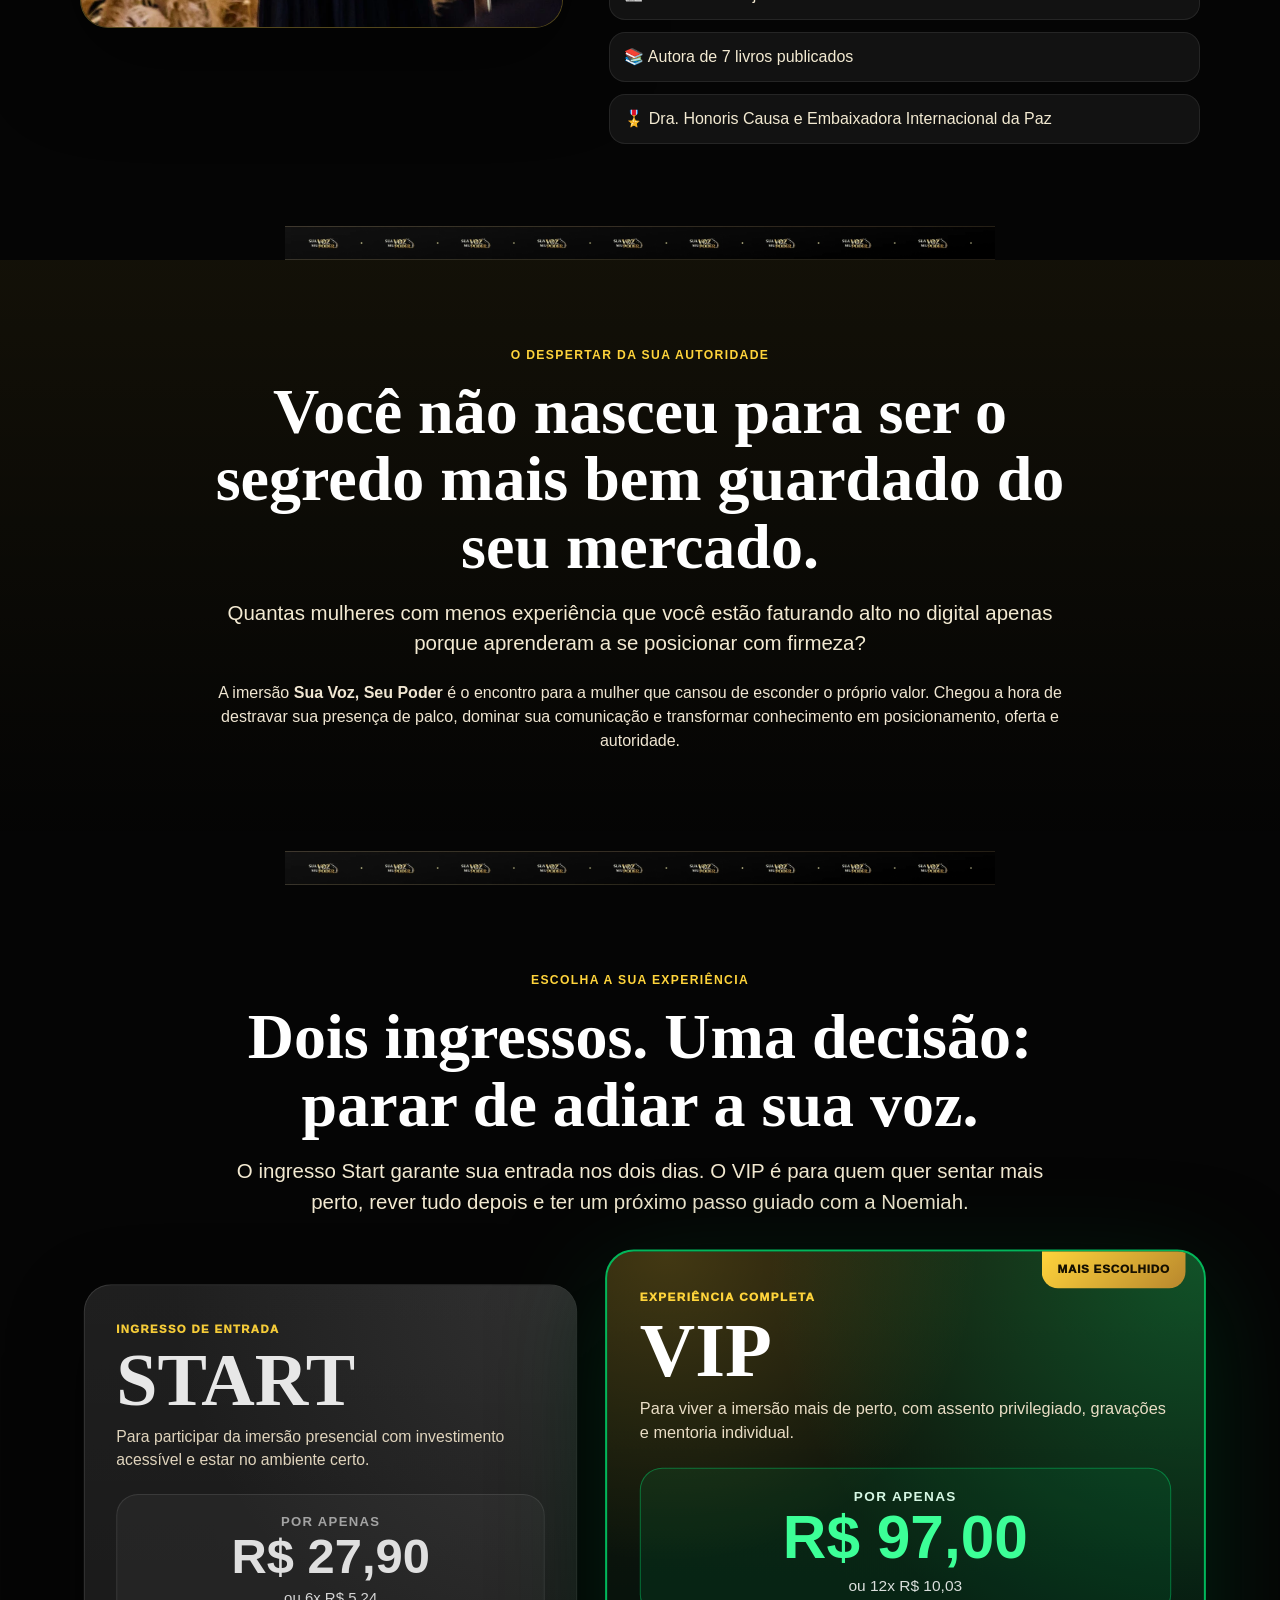
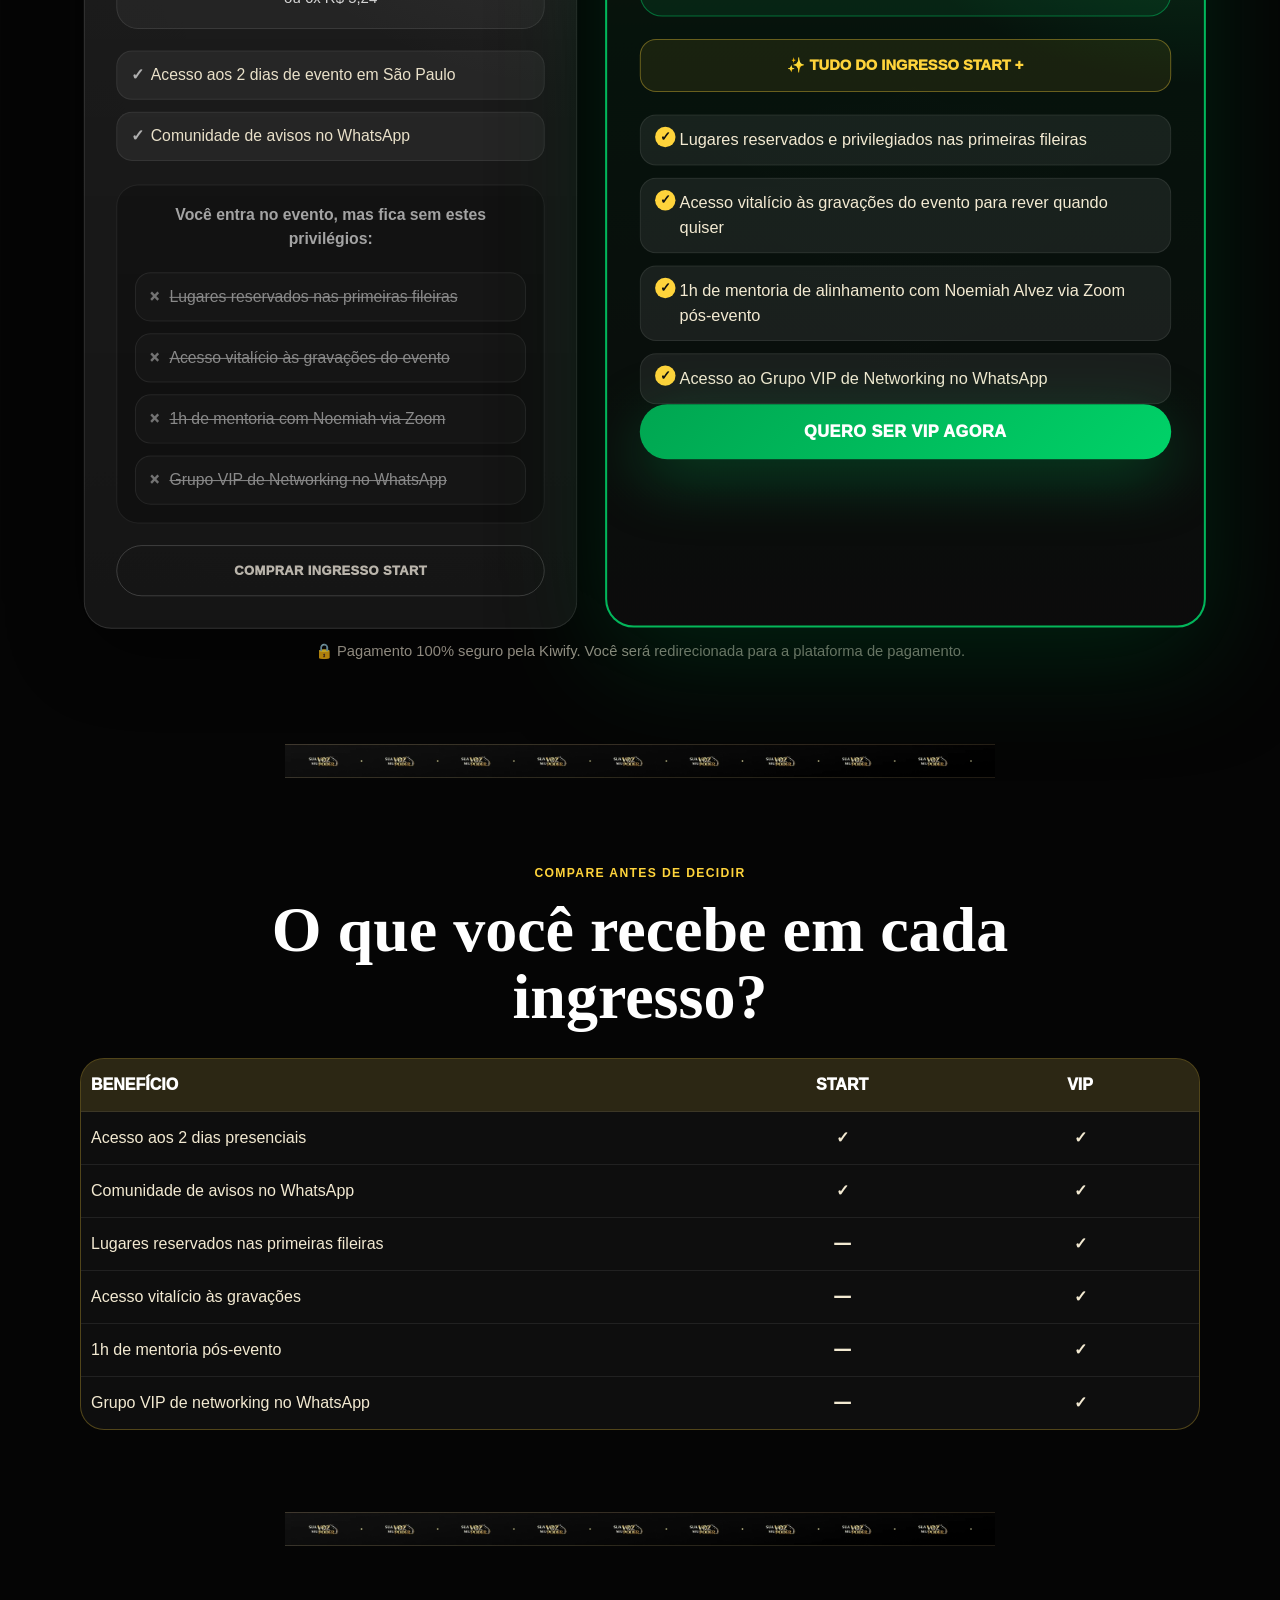
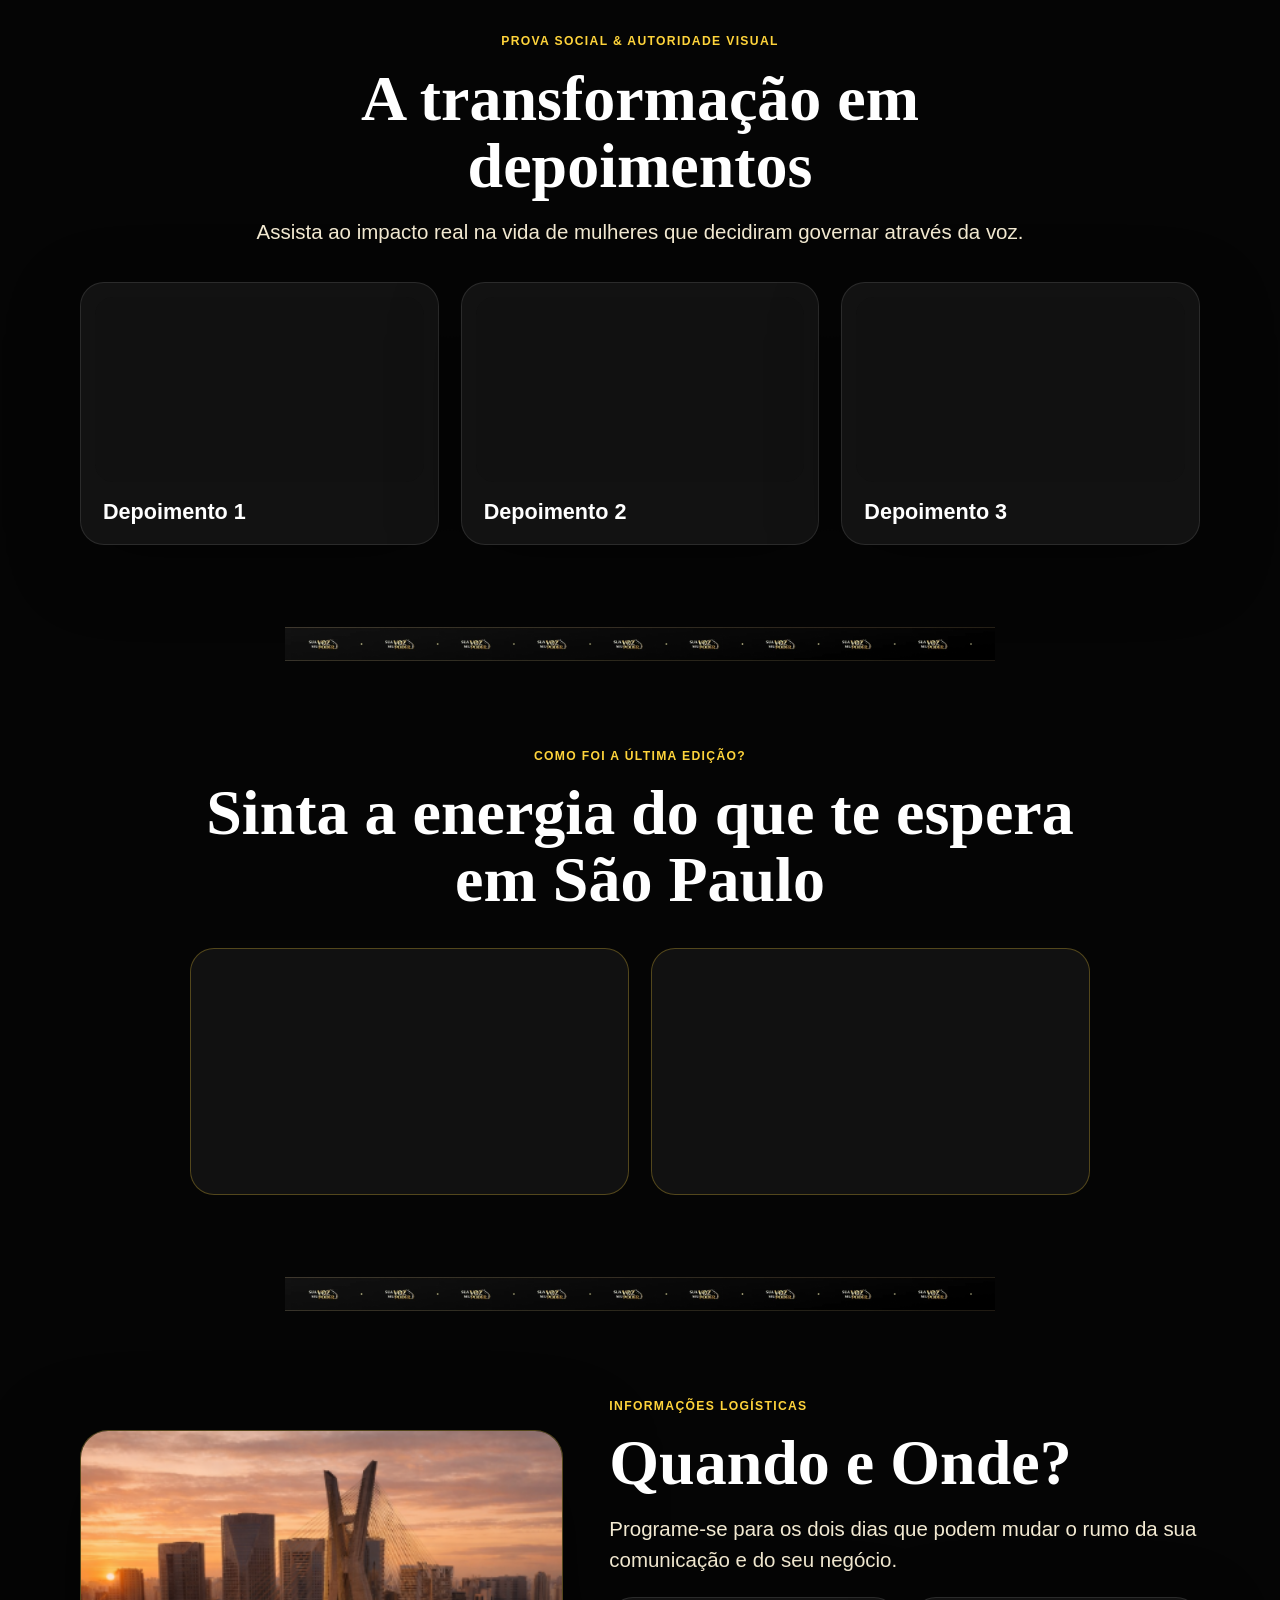
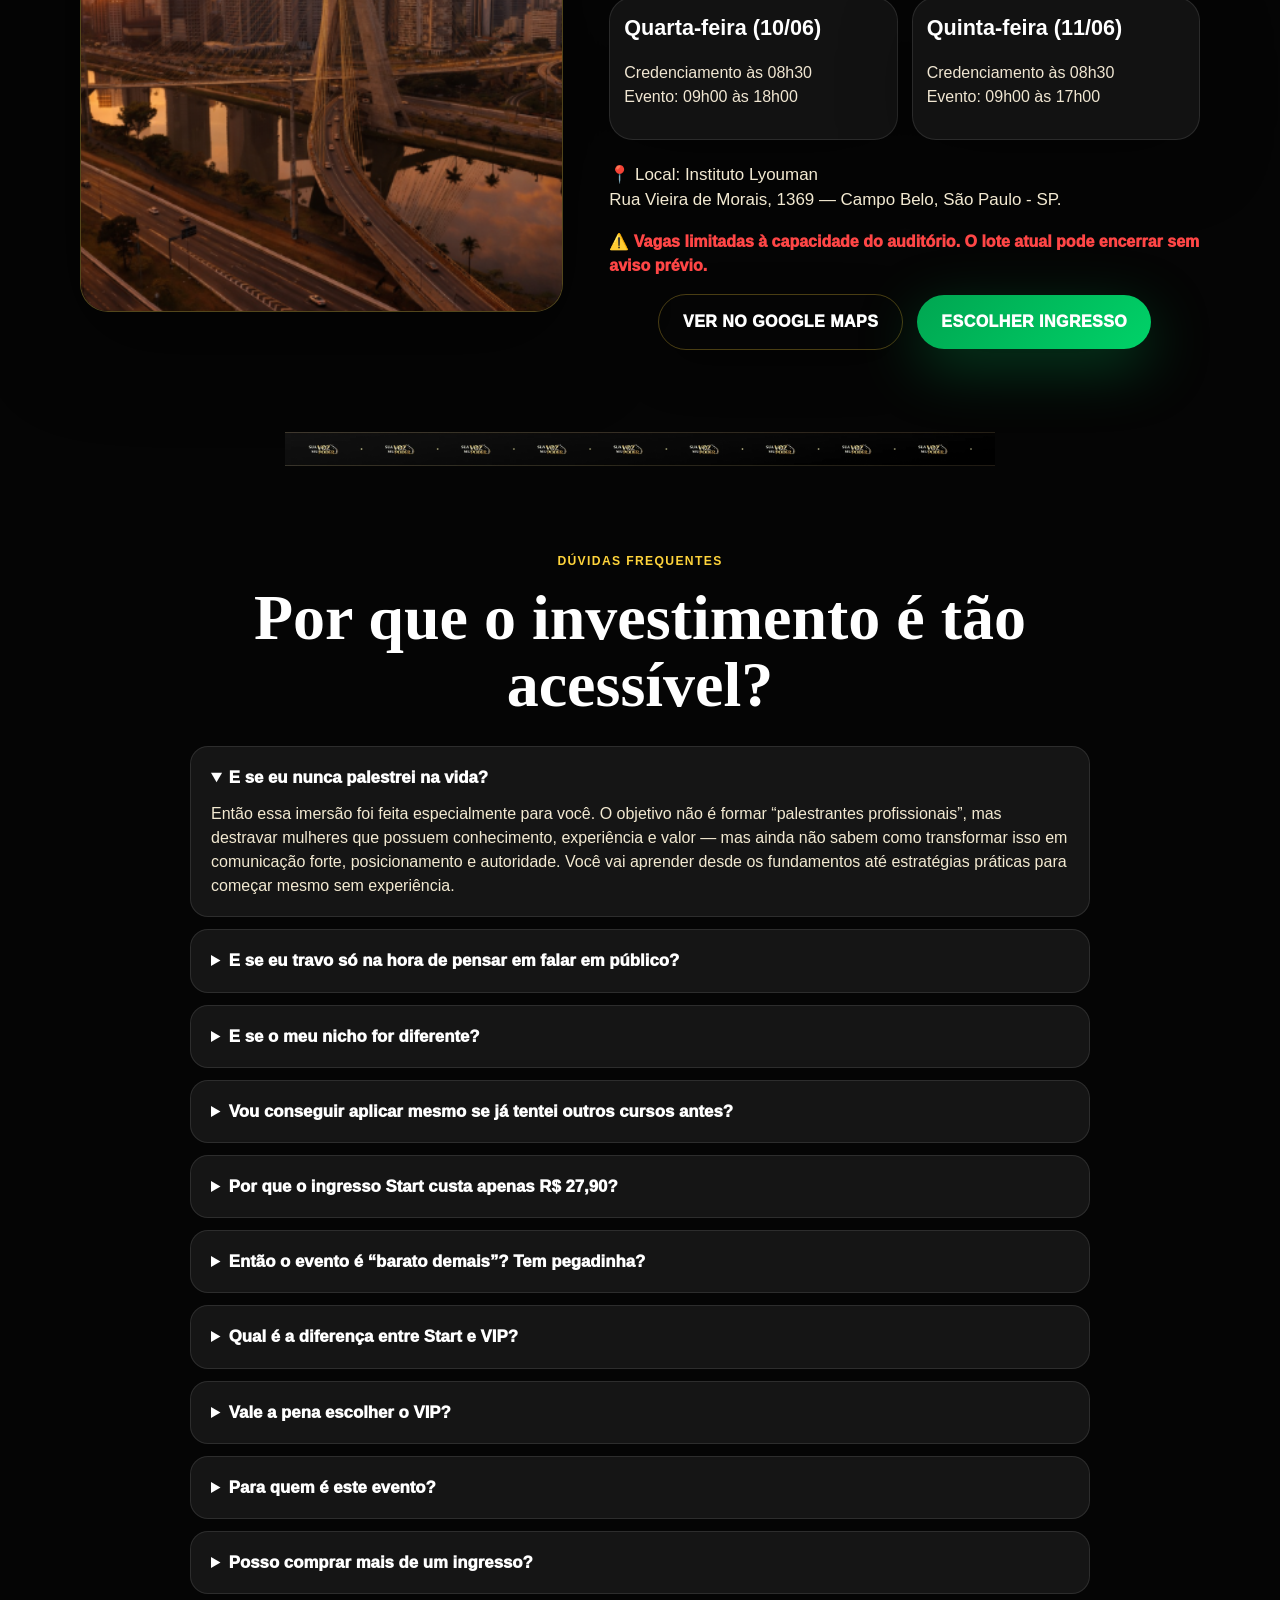
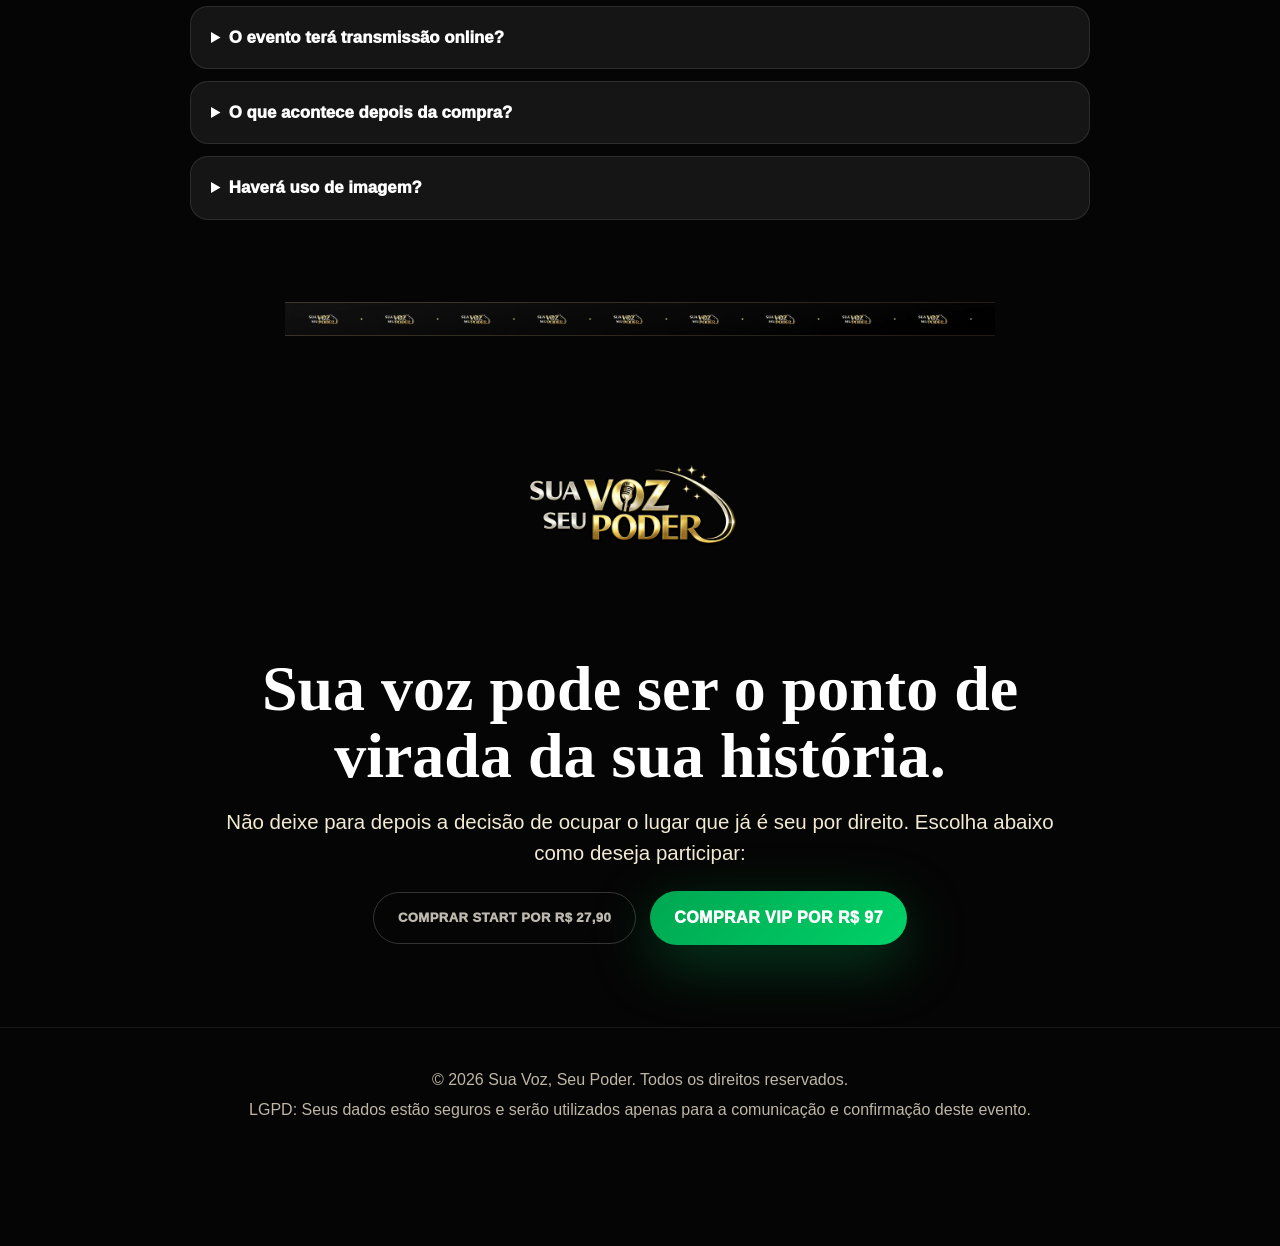
==== commit 0e66fba7: "Update index.html" ====
--- a/index.html
+++ b/index.html
@@ -100,7 +100,7 @@
         <span class="eyebrow center">Mensagem especial da Noemiah</span>
         <h2>Assista antes de tomar uma decisão</h2>
         <p class="lead">Uma mensagem direta para você entender por que a sua voz pode virar o ponto de virada da sua história.</p>
-        <div class="video-feature vertical-video">
+        <div class="video-feature horizontal-video">
           <iframe
     src="https://www.youtube.com/embed/ZxwcZT33X6k?playsinline=1&rel=0&modestbranding=1"
     title="Mensagem da Noemiah"
--- a/style.css
+++ b/style.css
@@ -131,3 +131,34 @@
   font-weight: 500;
   opacity: 0.85;
 }
+
+/* AJUSTE VSL HORIZONTAL - vídeo depois do HERO */
+.video-feature.horizontal-video {
+  position: relative;
+  width: min(100%, 920px);
+  max-width: 920px;
+  margin: 30px auto 0;
+  aspect-ratio: 16 / 9;
+  border: 1px solid var(--line);
+  border-radius: 28px;
+  overflow: hidden;
+  background: #000;
+  box-shadow: 0 25px 80px rgba(0, 0, 0, .5);
+}
+
+.video-feature.horizontal-video iframe {
+  position: absolute;
+  inset: 0;
+  width: 100%;
+  height: 100%;
+  border: 0;
+  display: block;
+}
+
+@media (max-width: 420px) {
+  .video-feature.horizontal-video {
+    width: 100%;
+    max-width: 100%;
+    border-radius: 22px;
+  }
+}
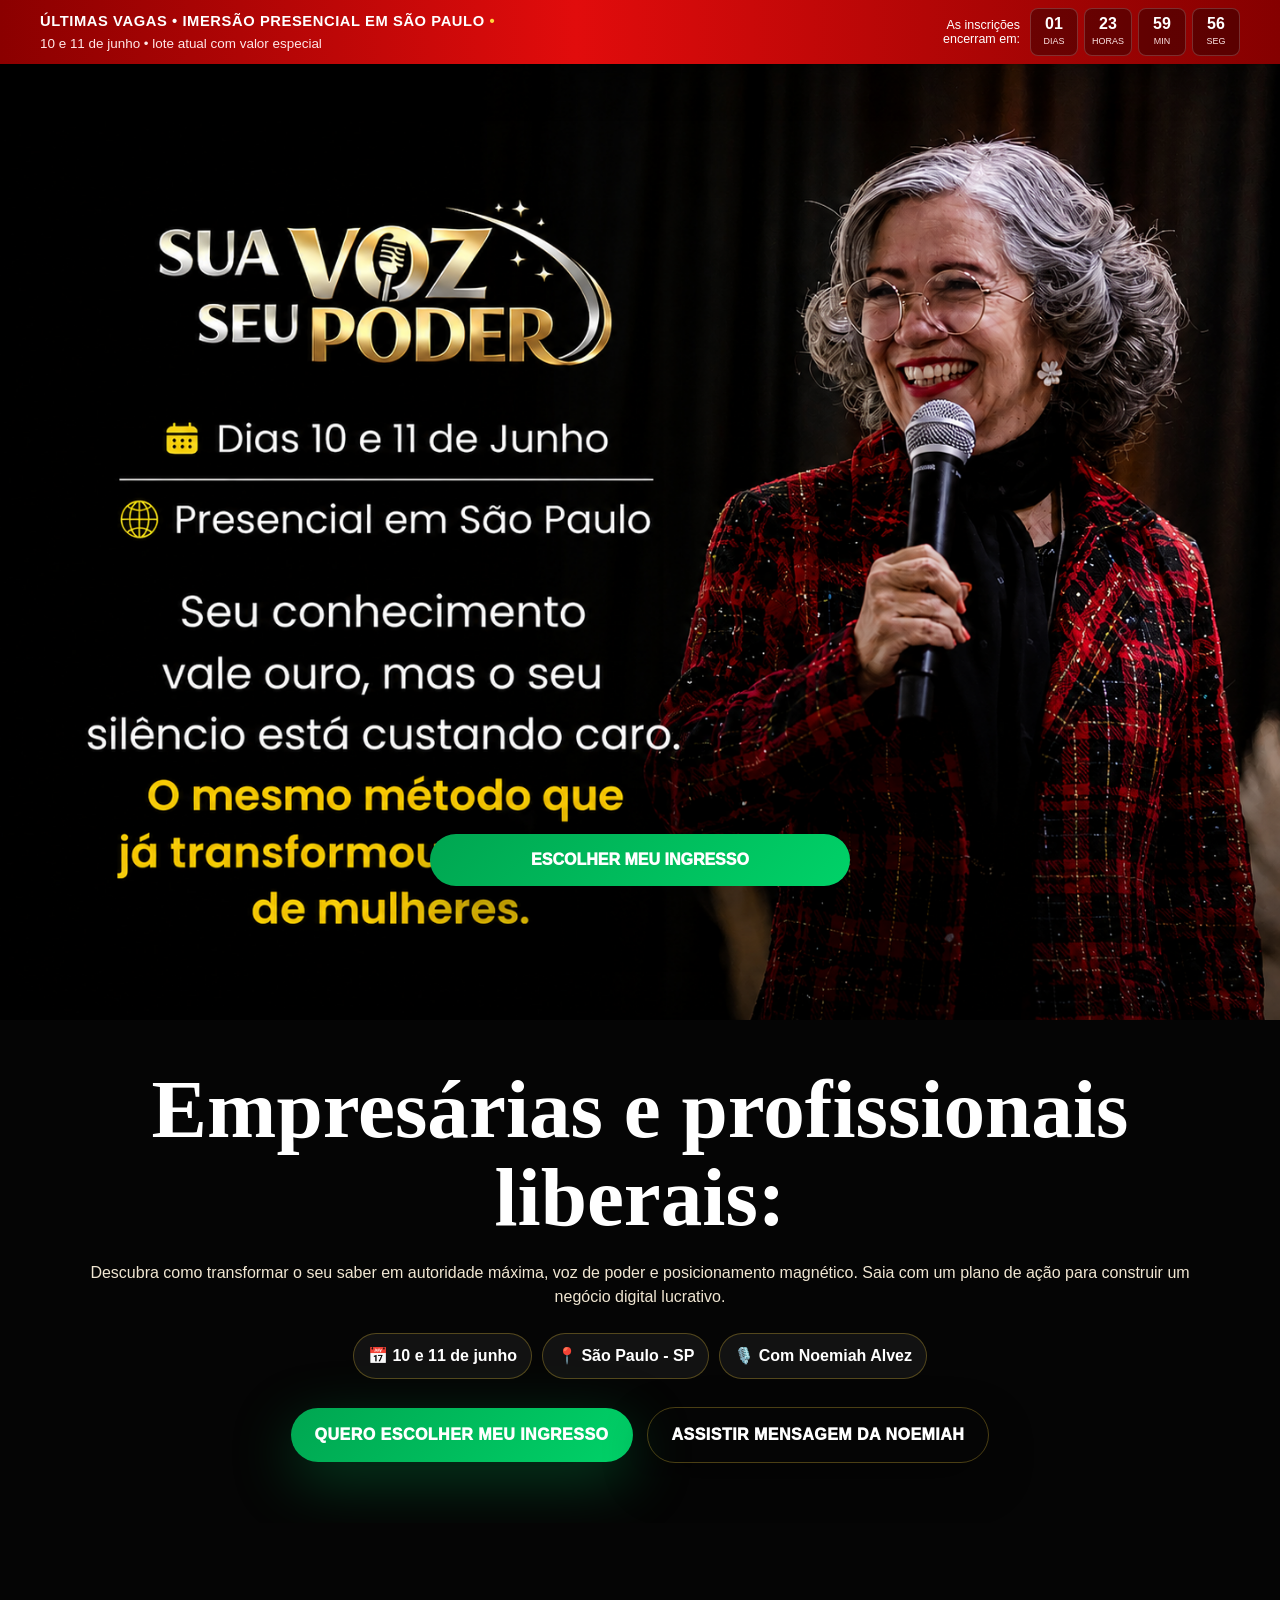
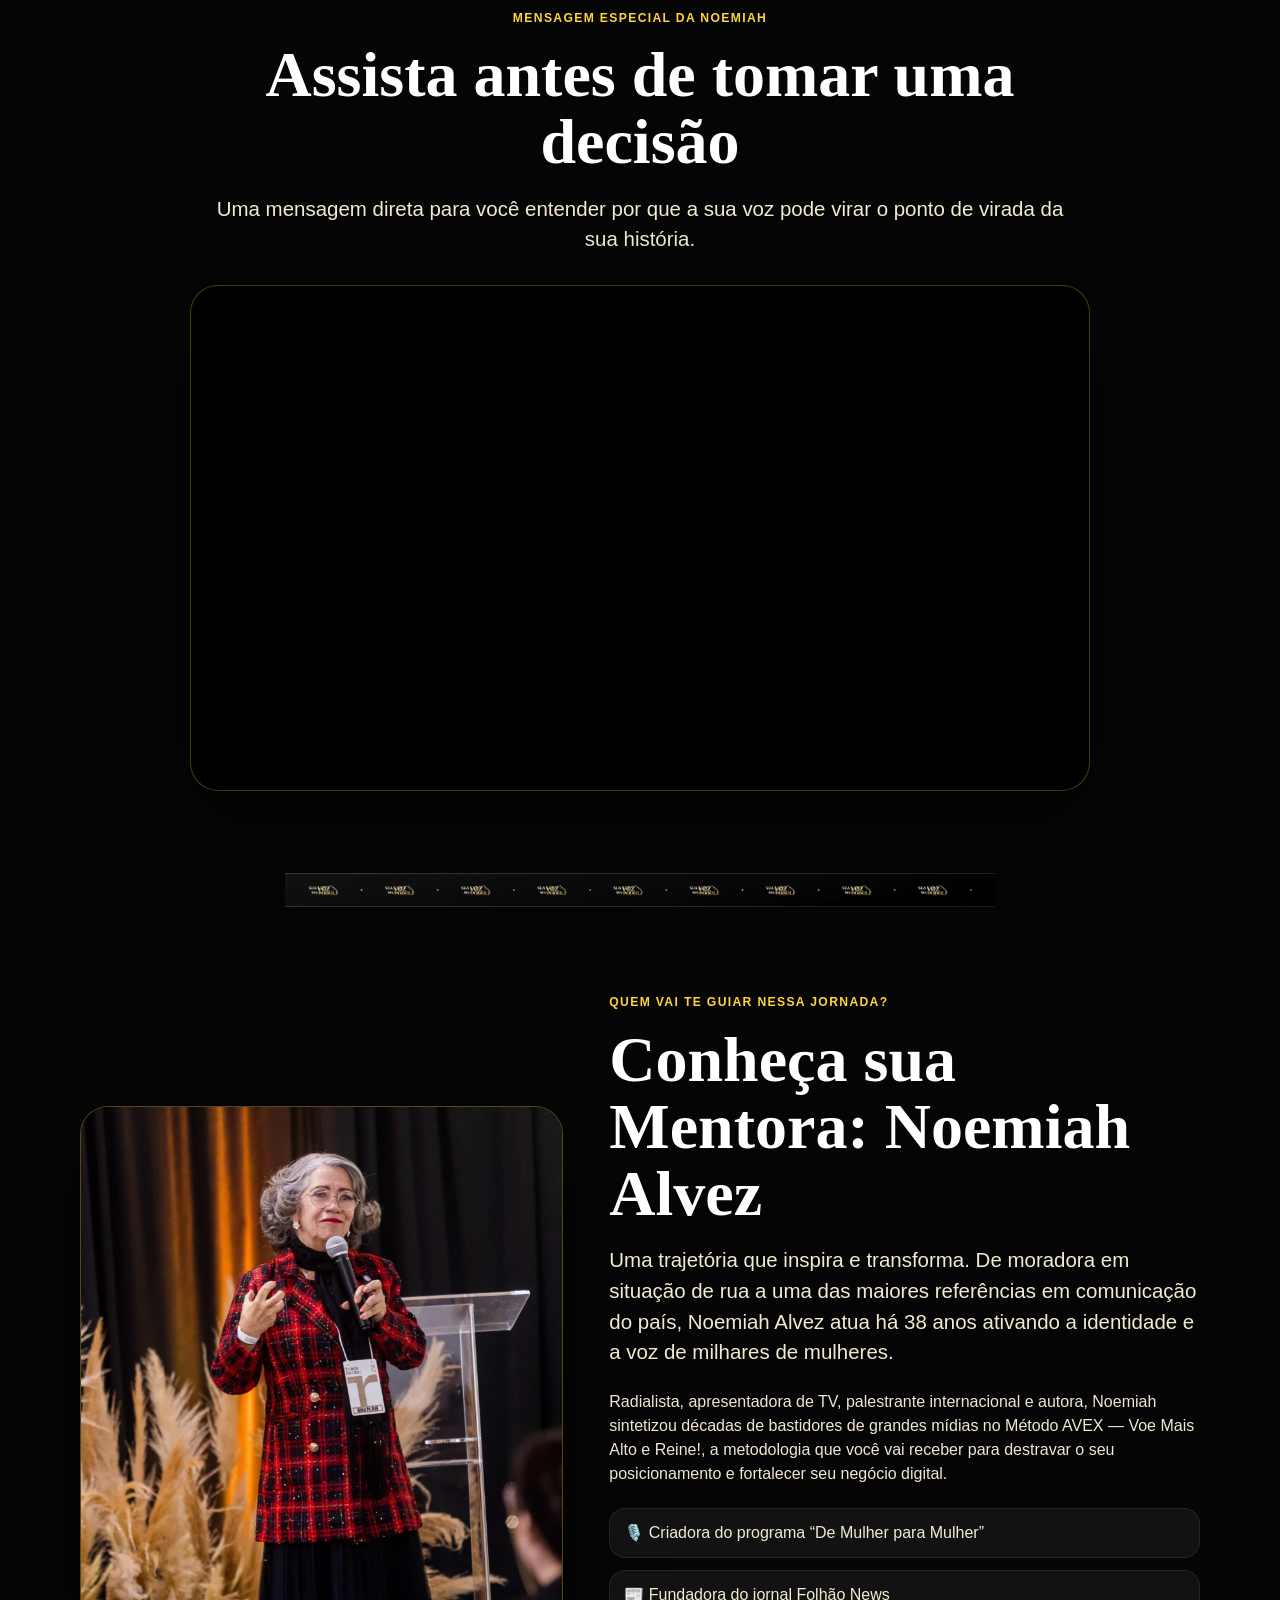
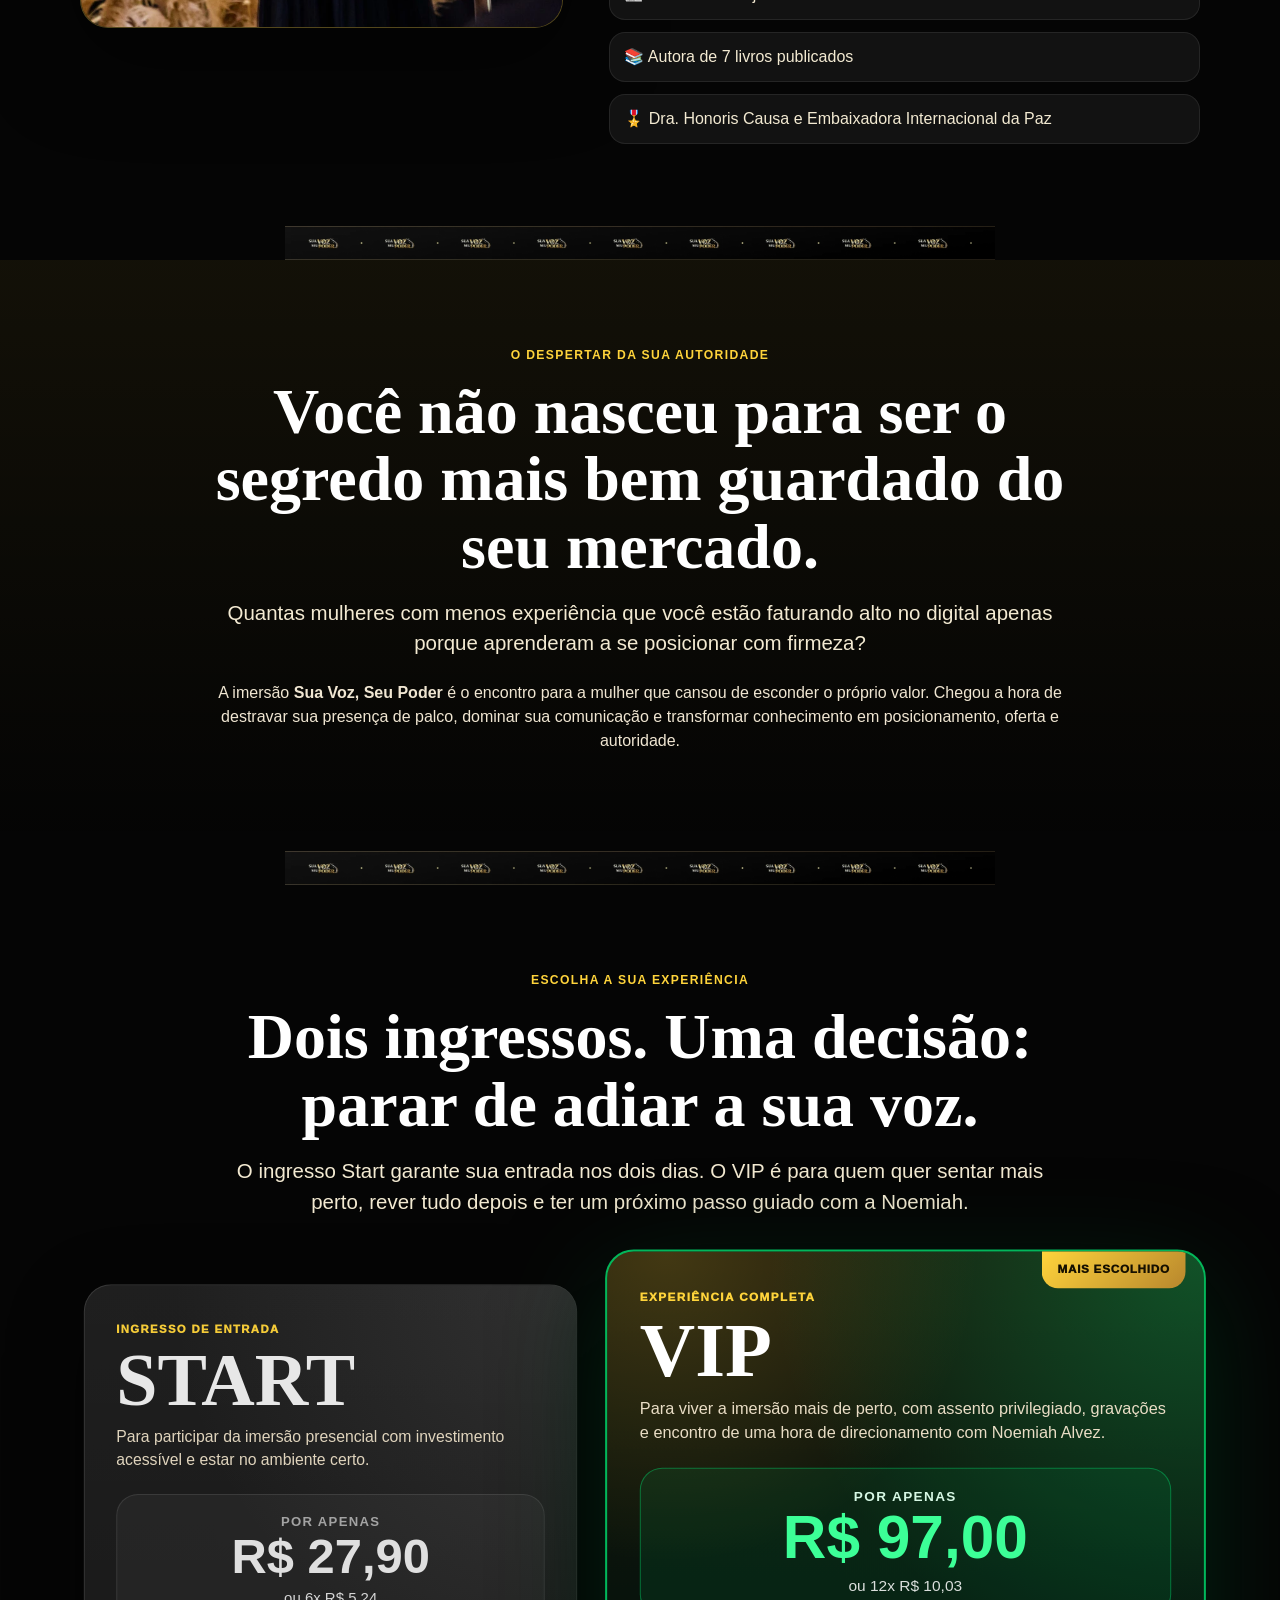
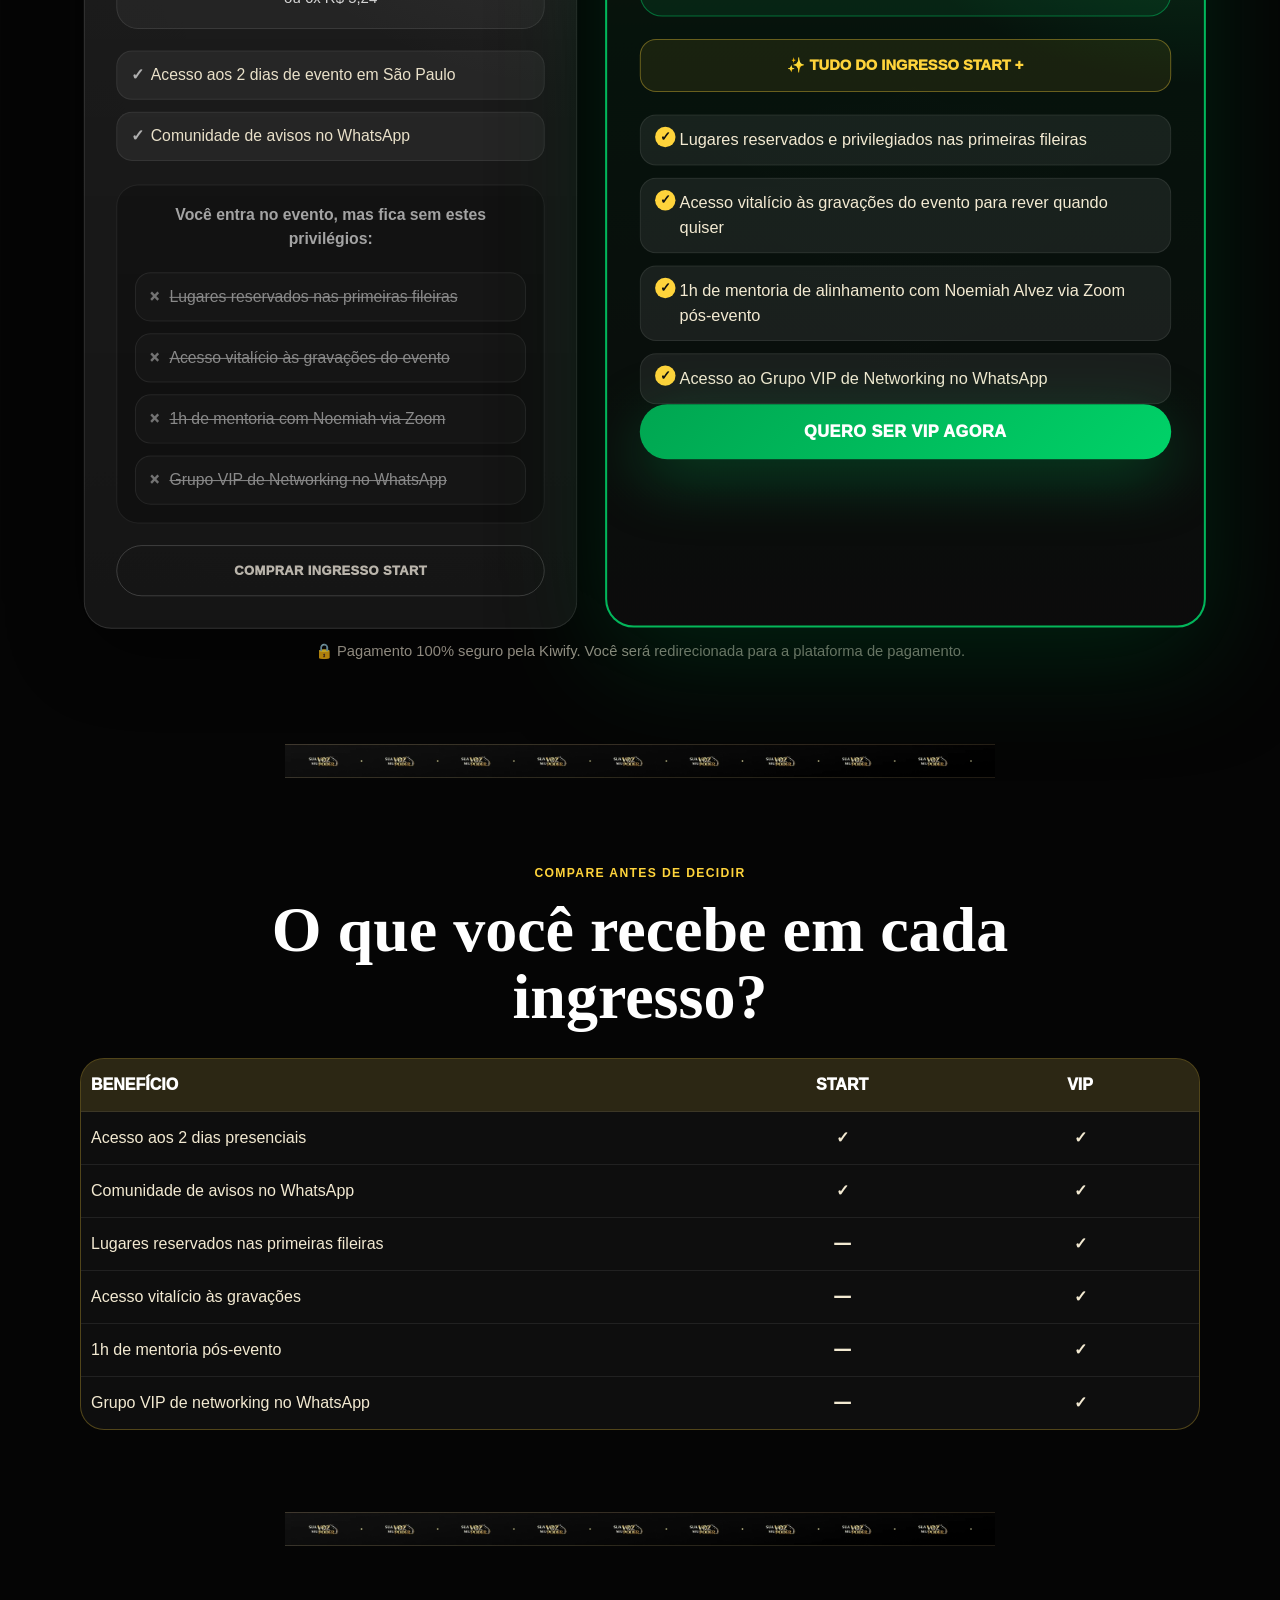
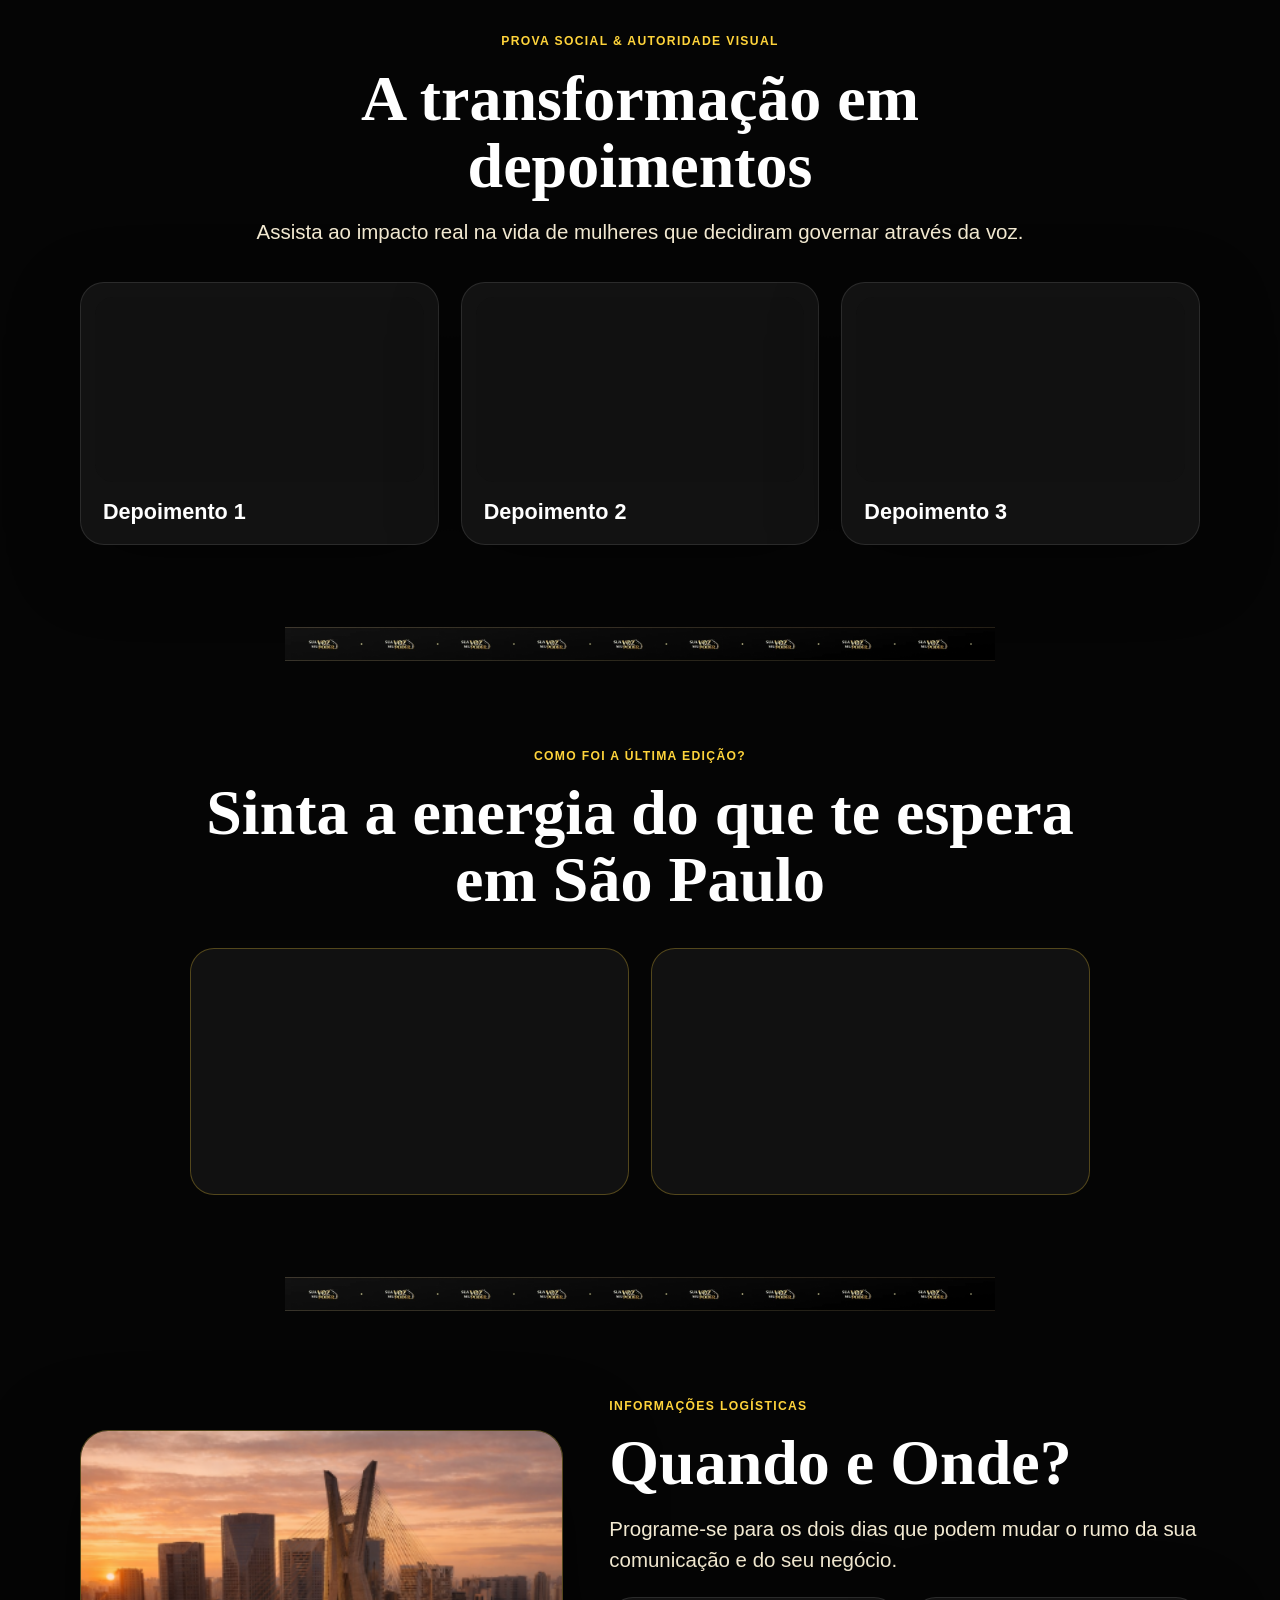
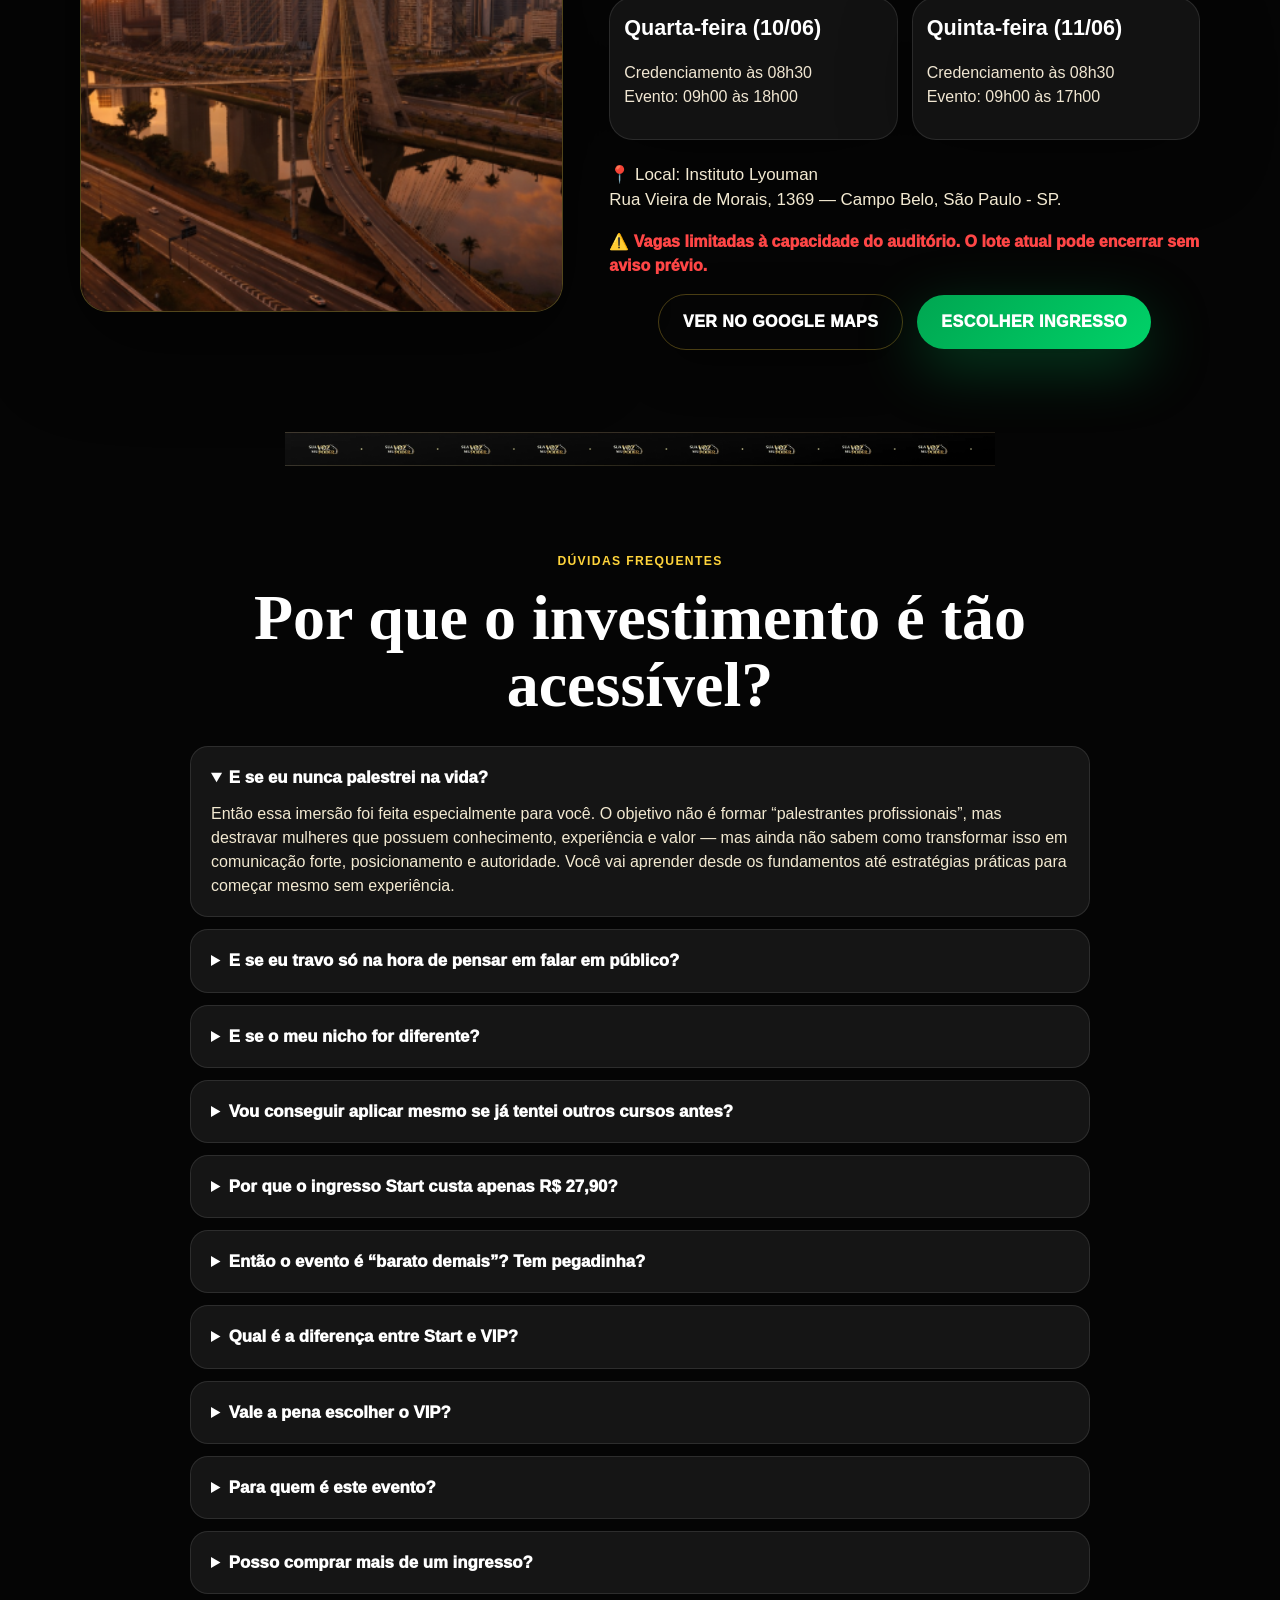
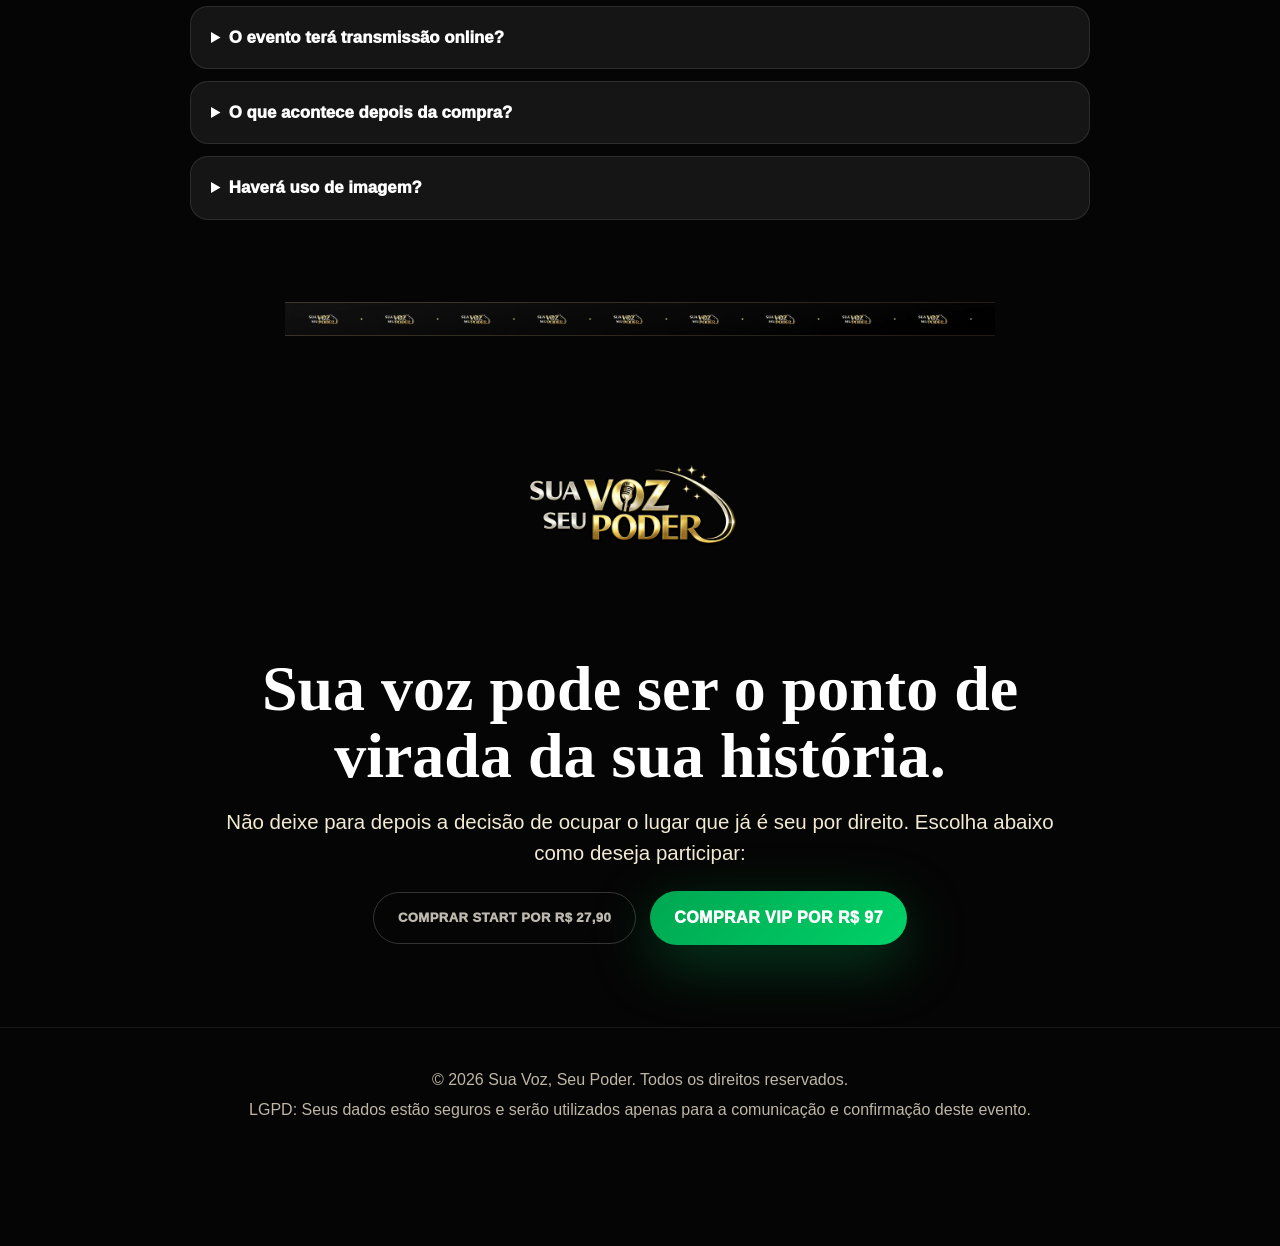
==== commit 24338ea2: "Update index.html" ====
--- a/index.html
+++ b/index.html
@@ -192,7 +192,7 @@
             <div class="ticket-head">
               <span class="ticket-label">Experiência completa</span>
               <h3>VIP</h3>
-              <p class="ticket-desc">Para viver a imersão mais de perto, com assento privilegiado, gravações e mentoria individual.</p>
+              <p class="ticket-desc">Para viver a imersão mais de perto, com assento privilegiado, gravações e encontro de uma hora de direcionamento com Noemiah Alvez.</p>
             </div>
 
             <div class="price-block vip-price">
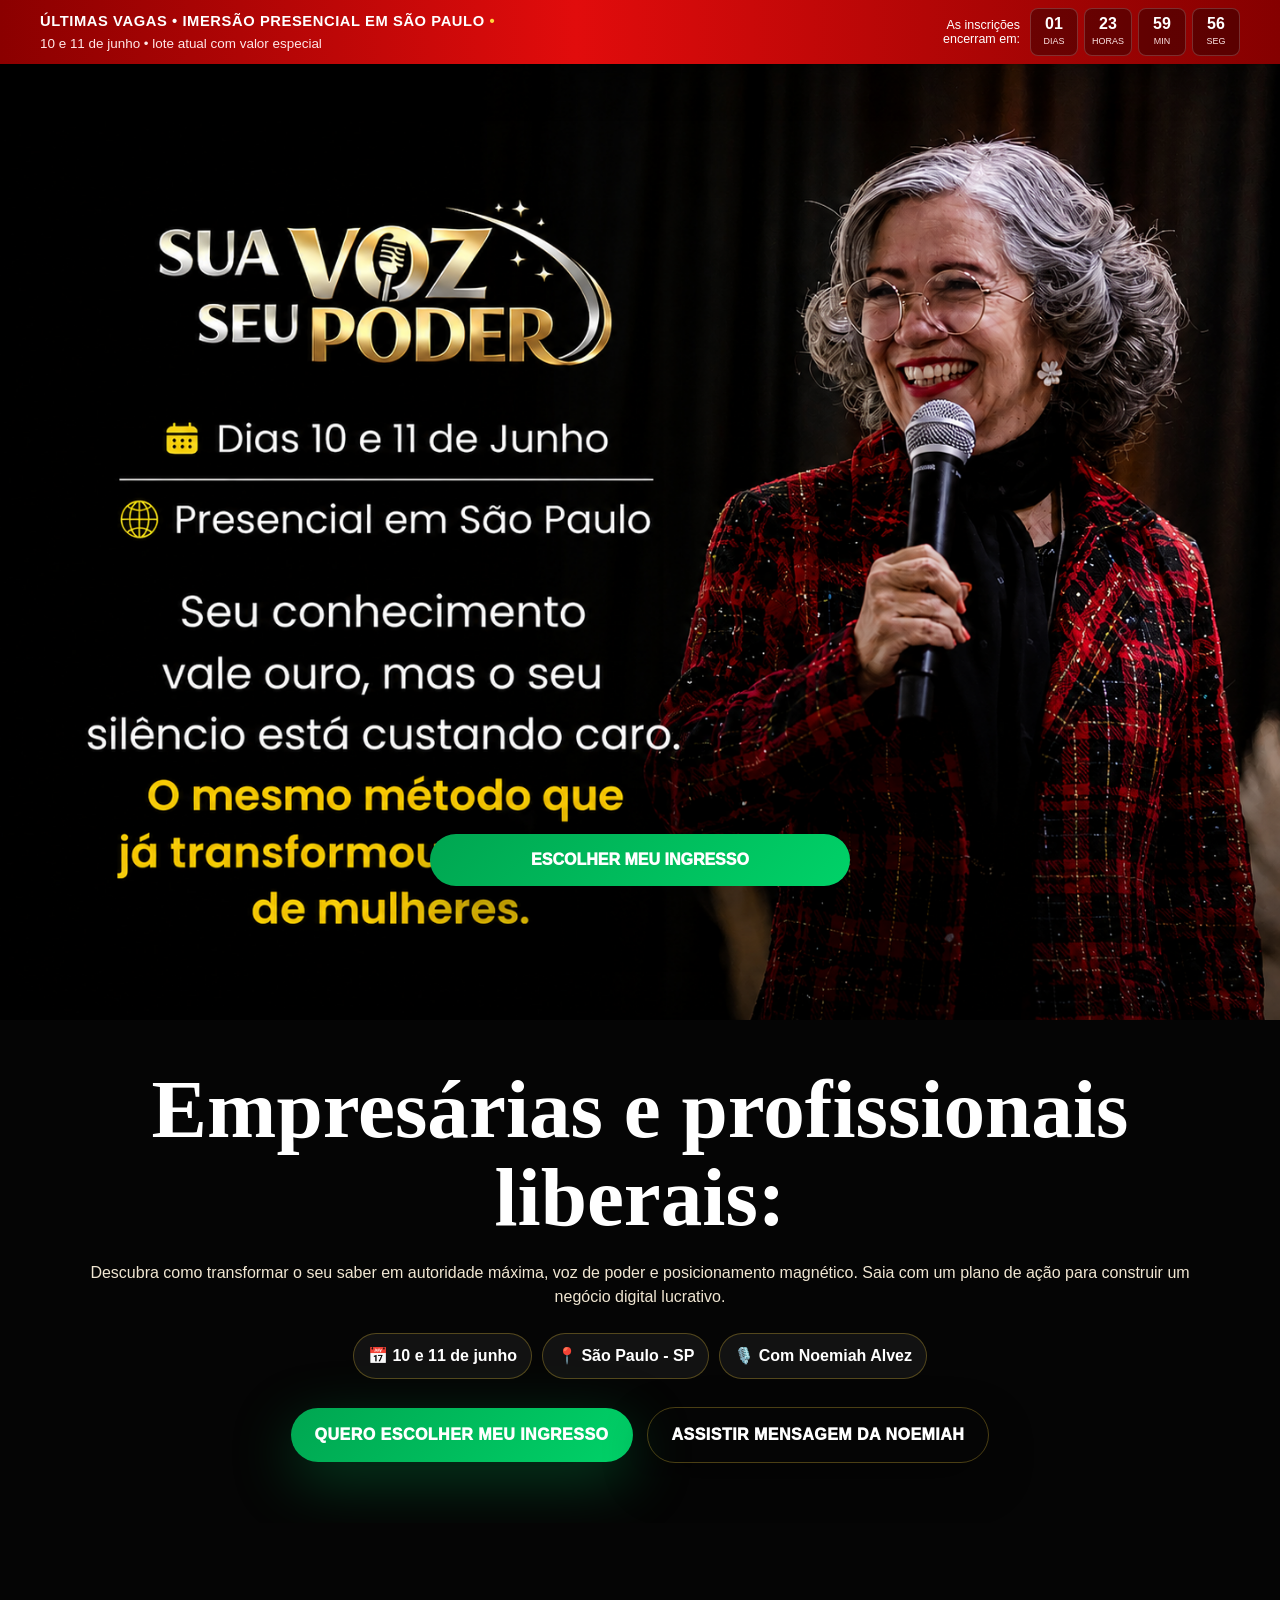
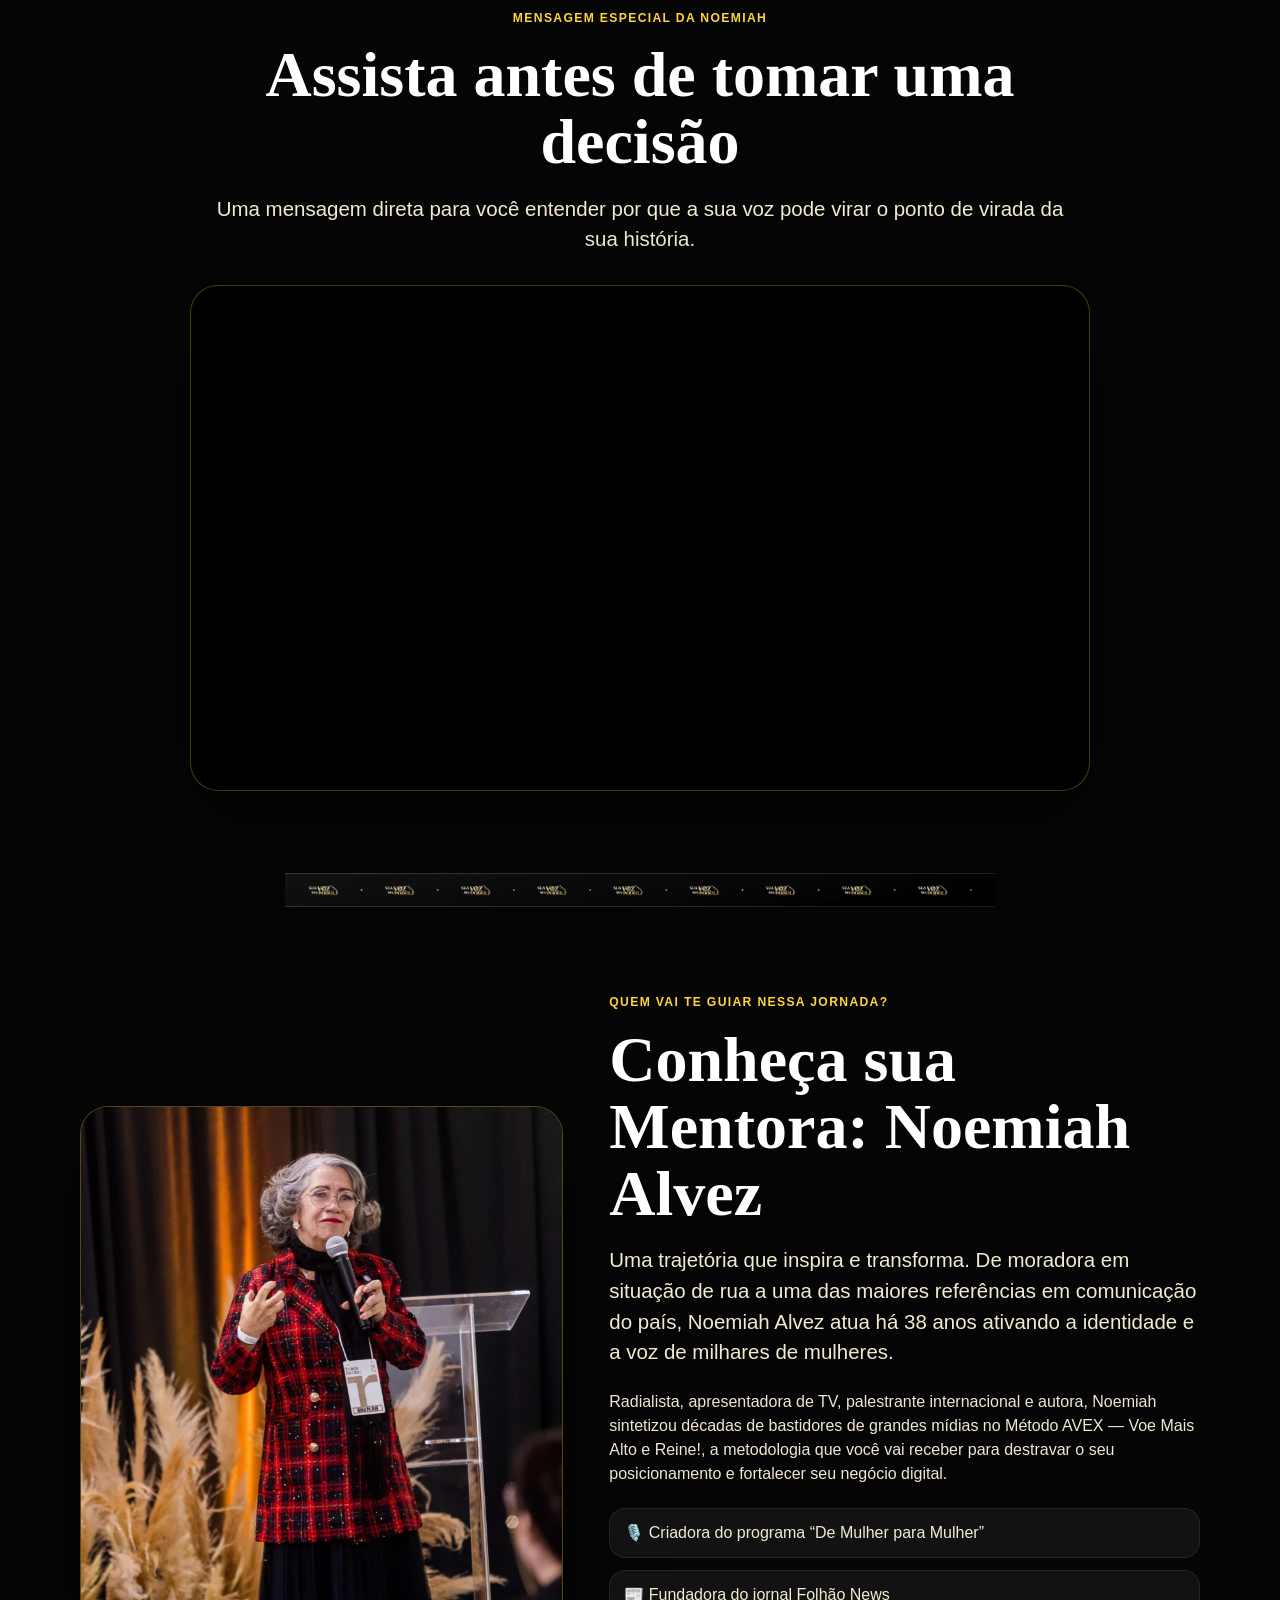
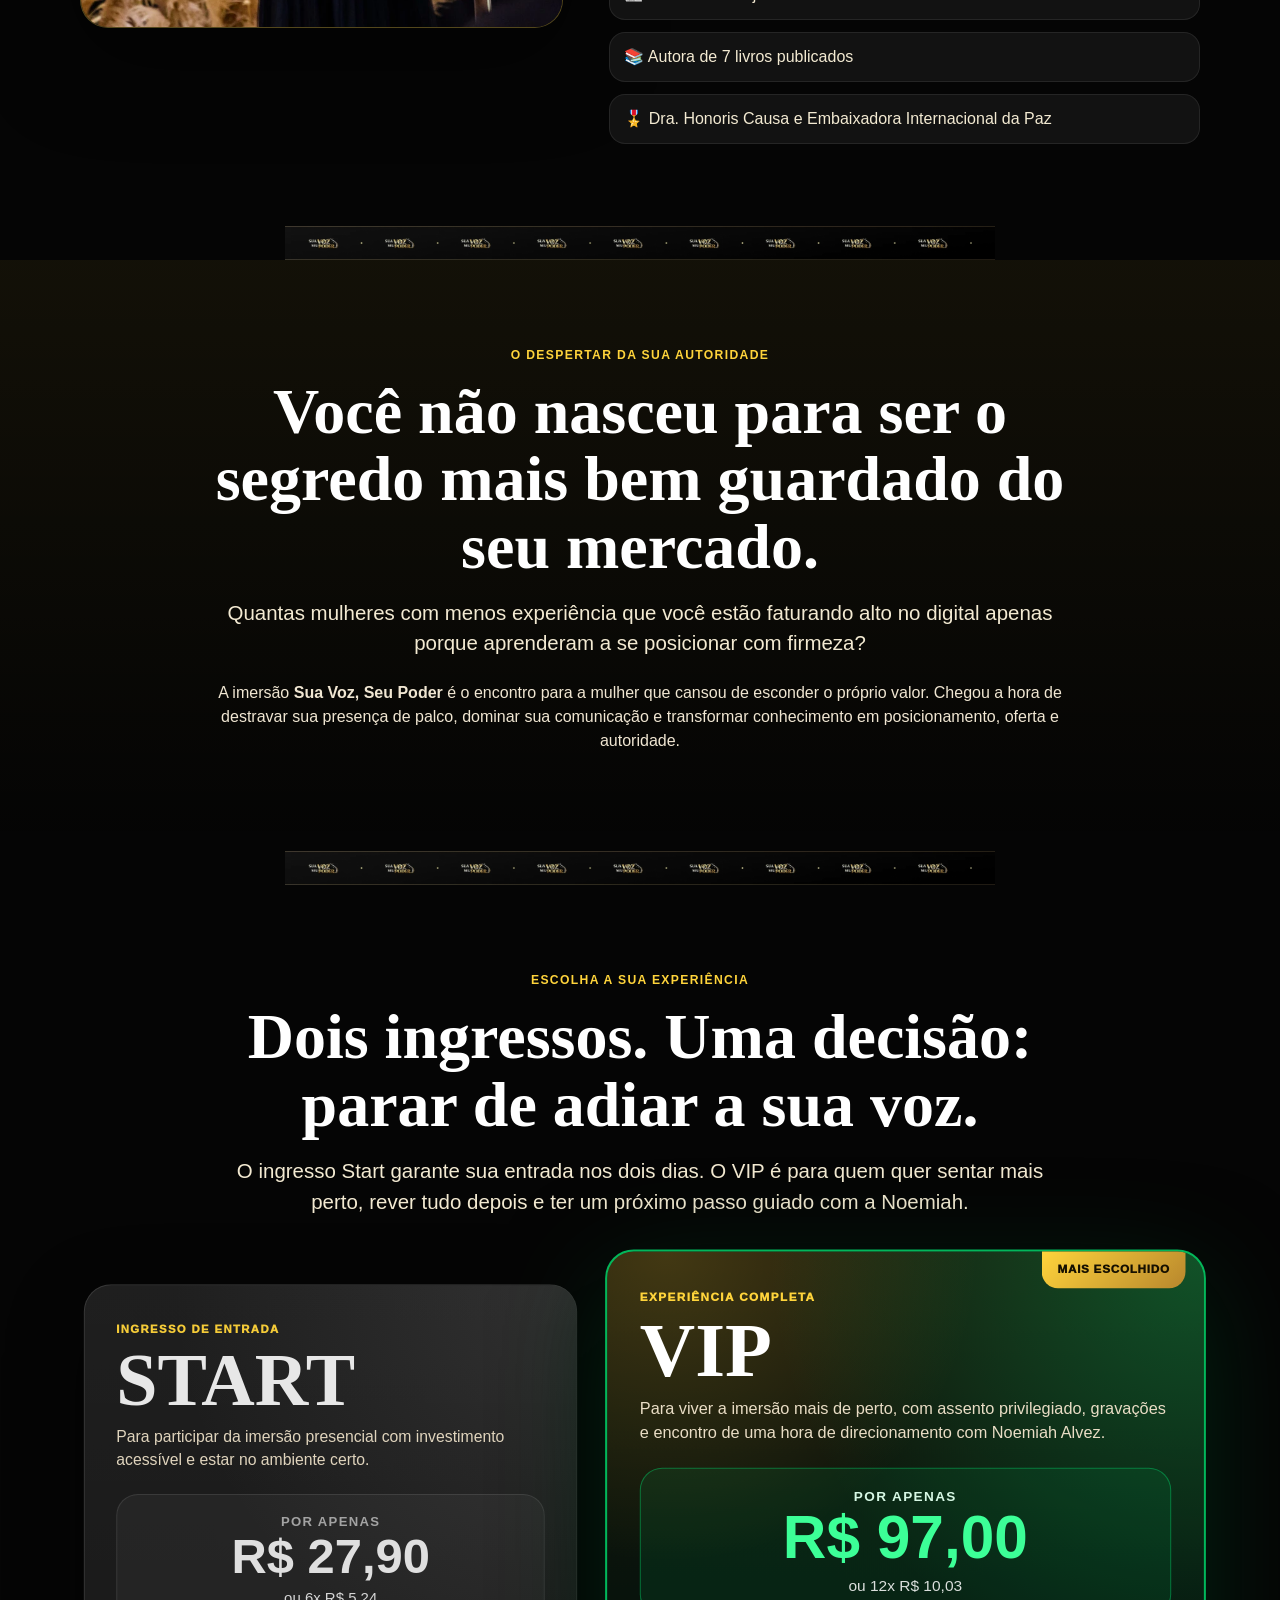
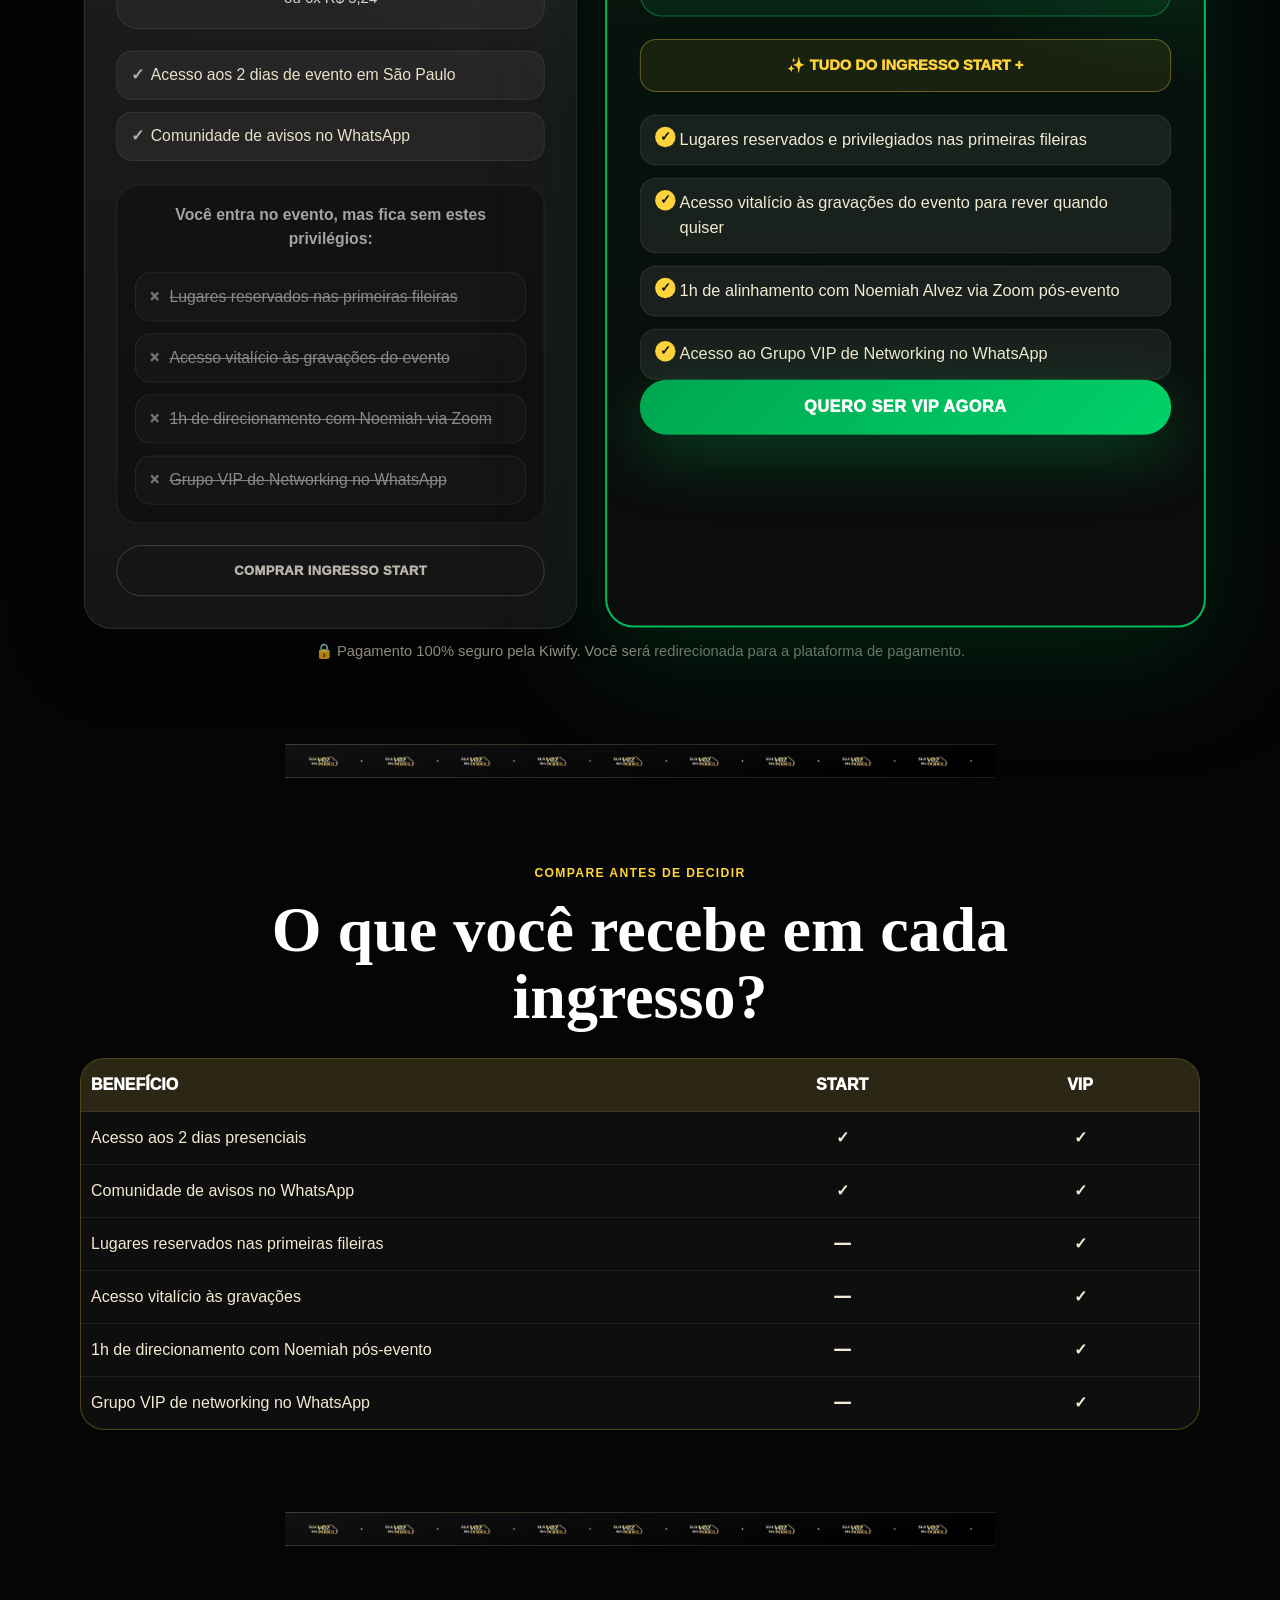
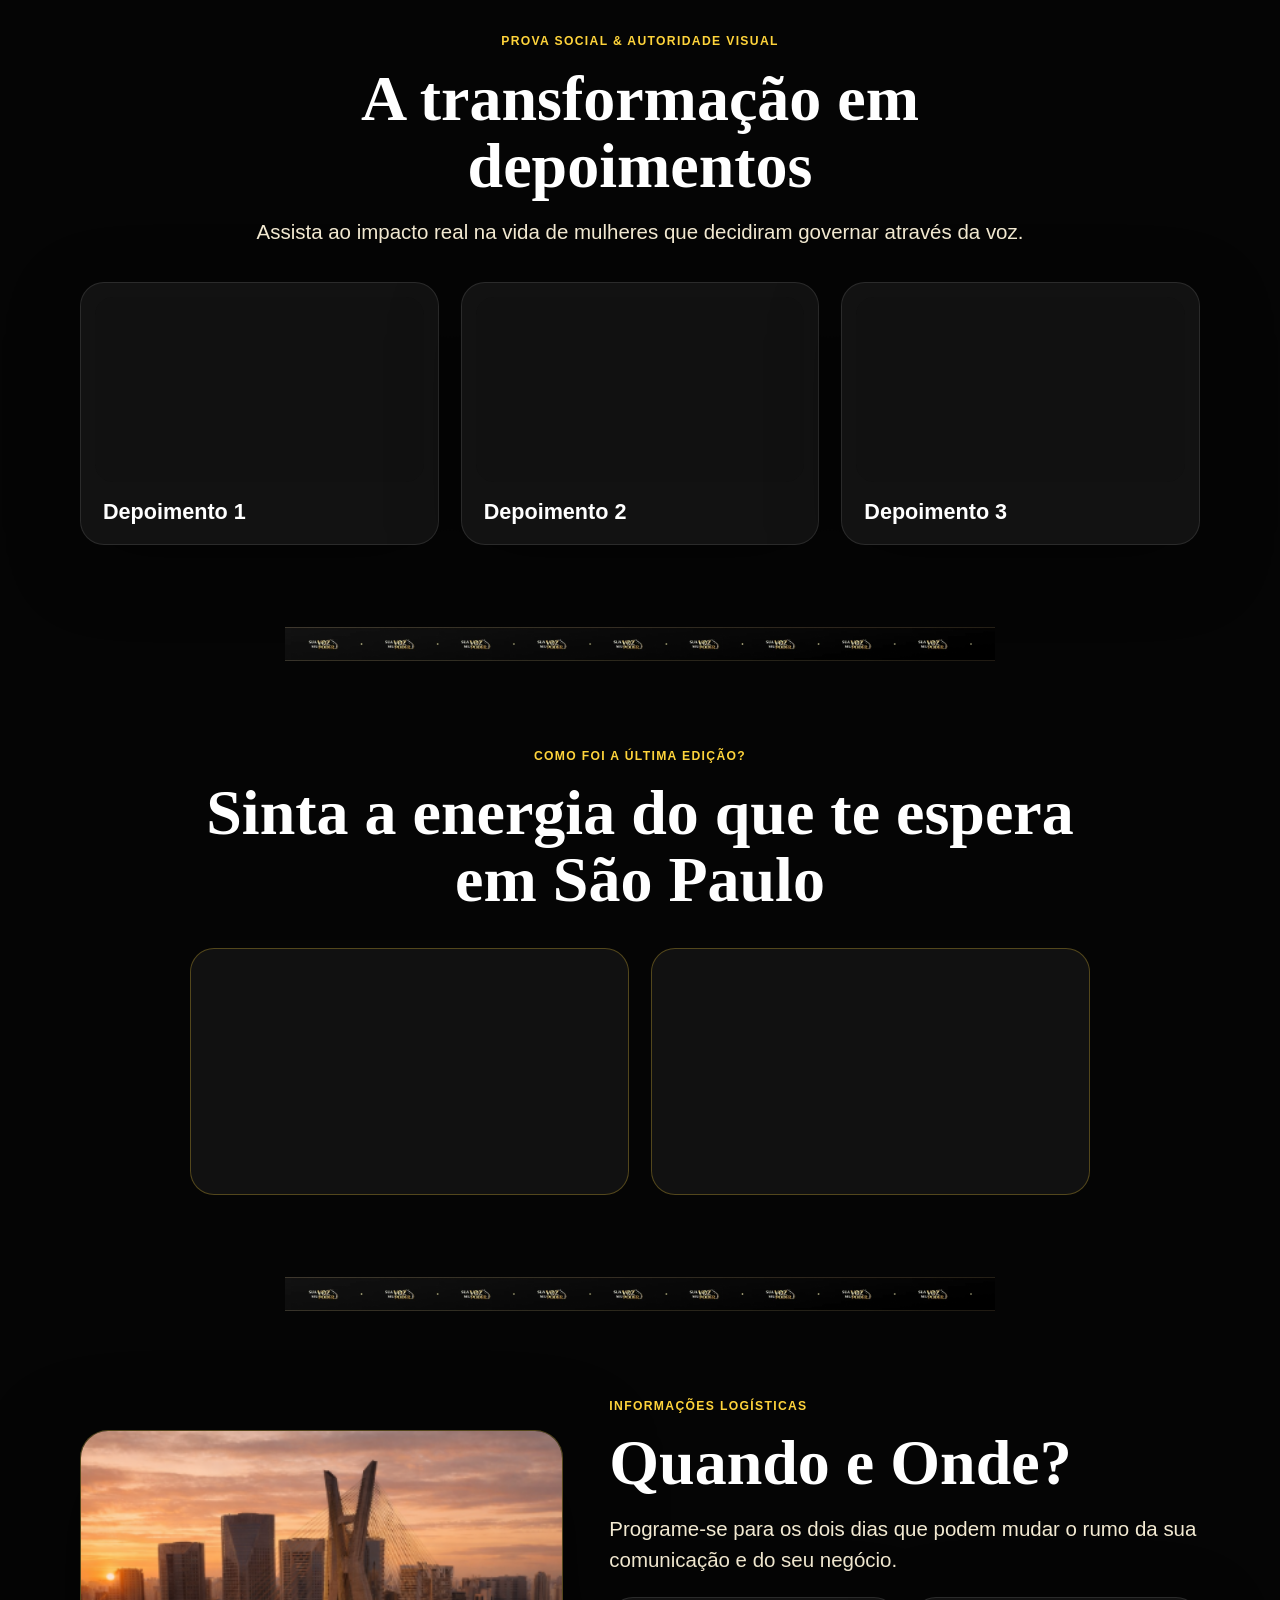
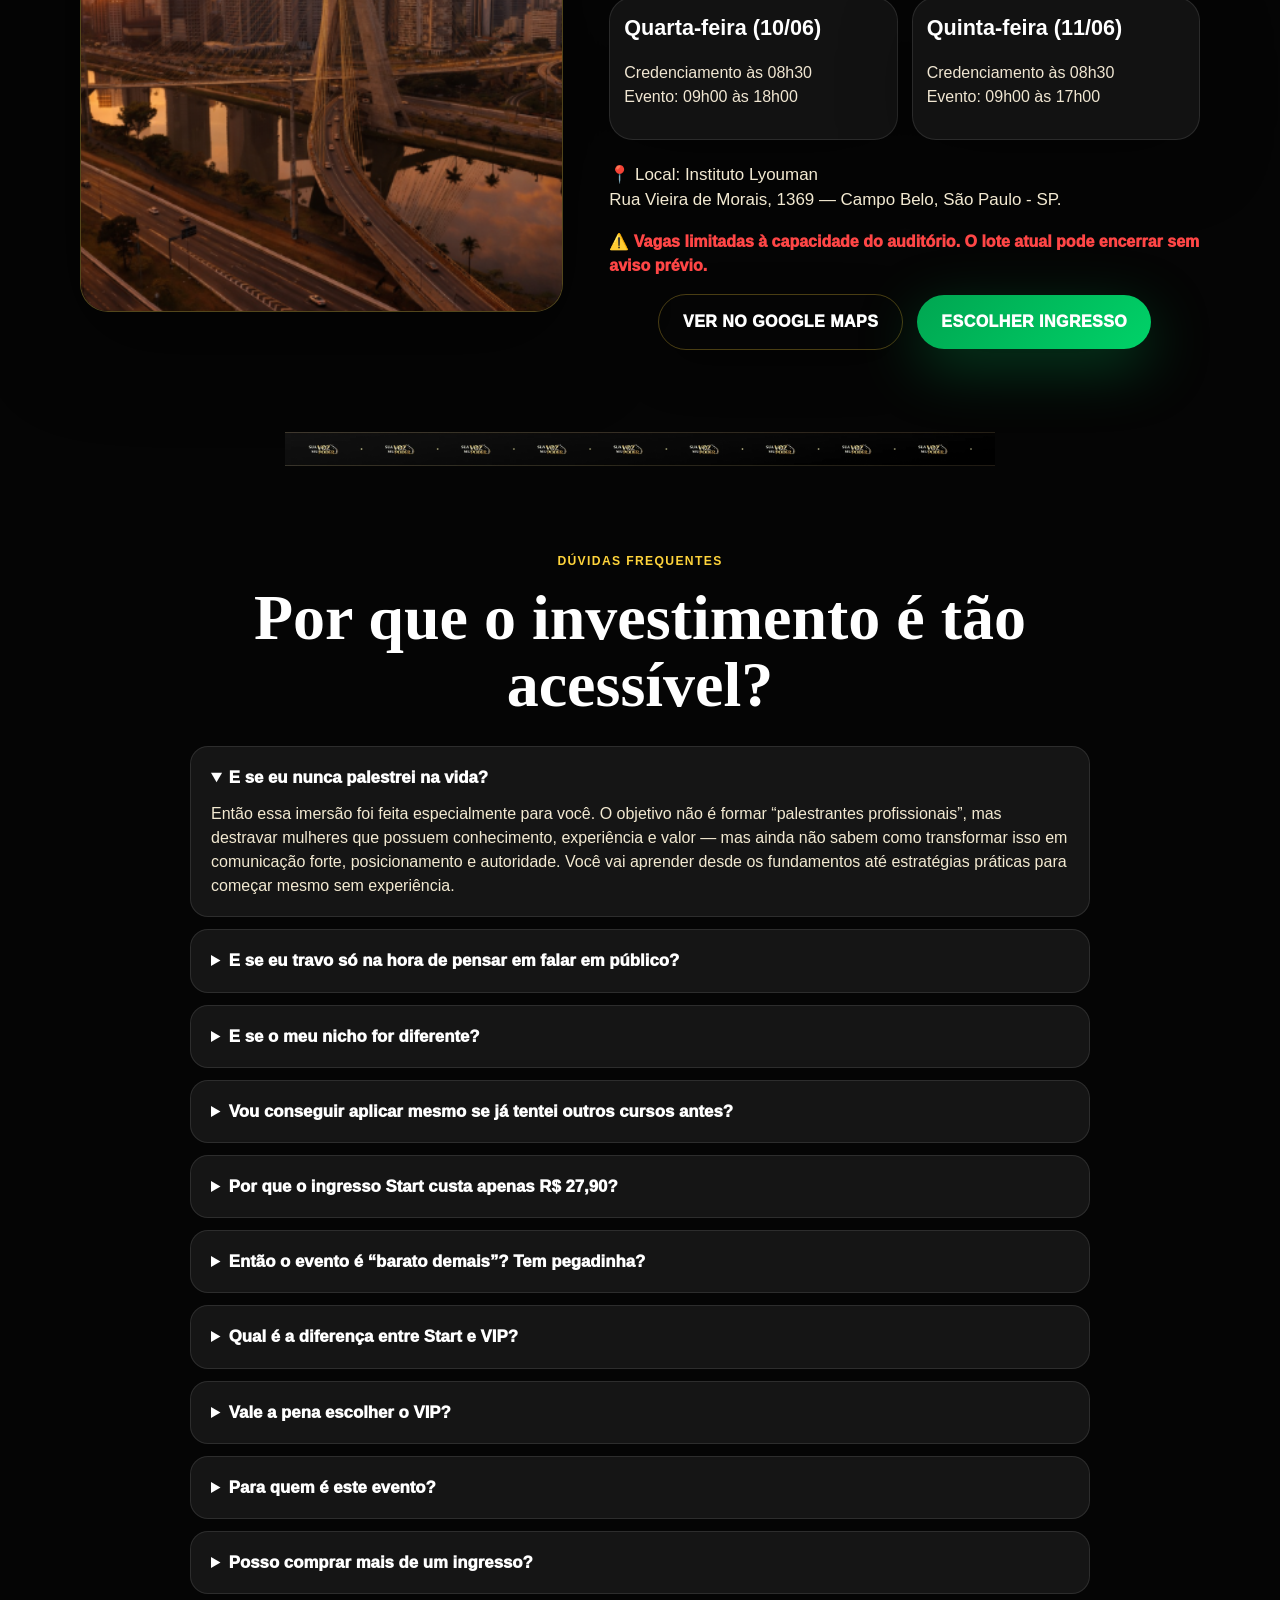
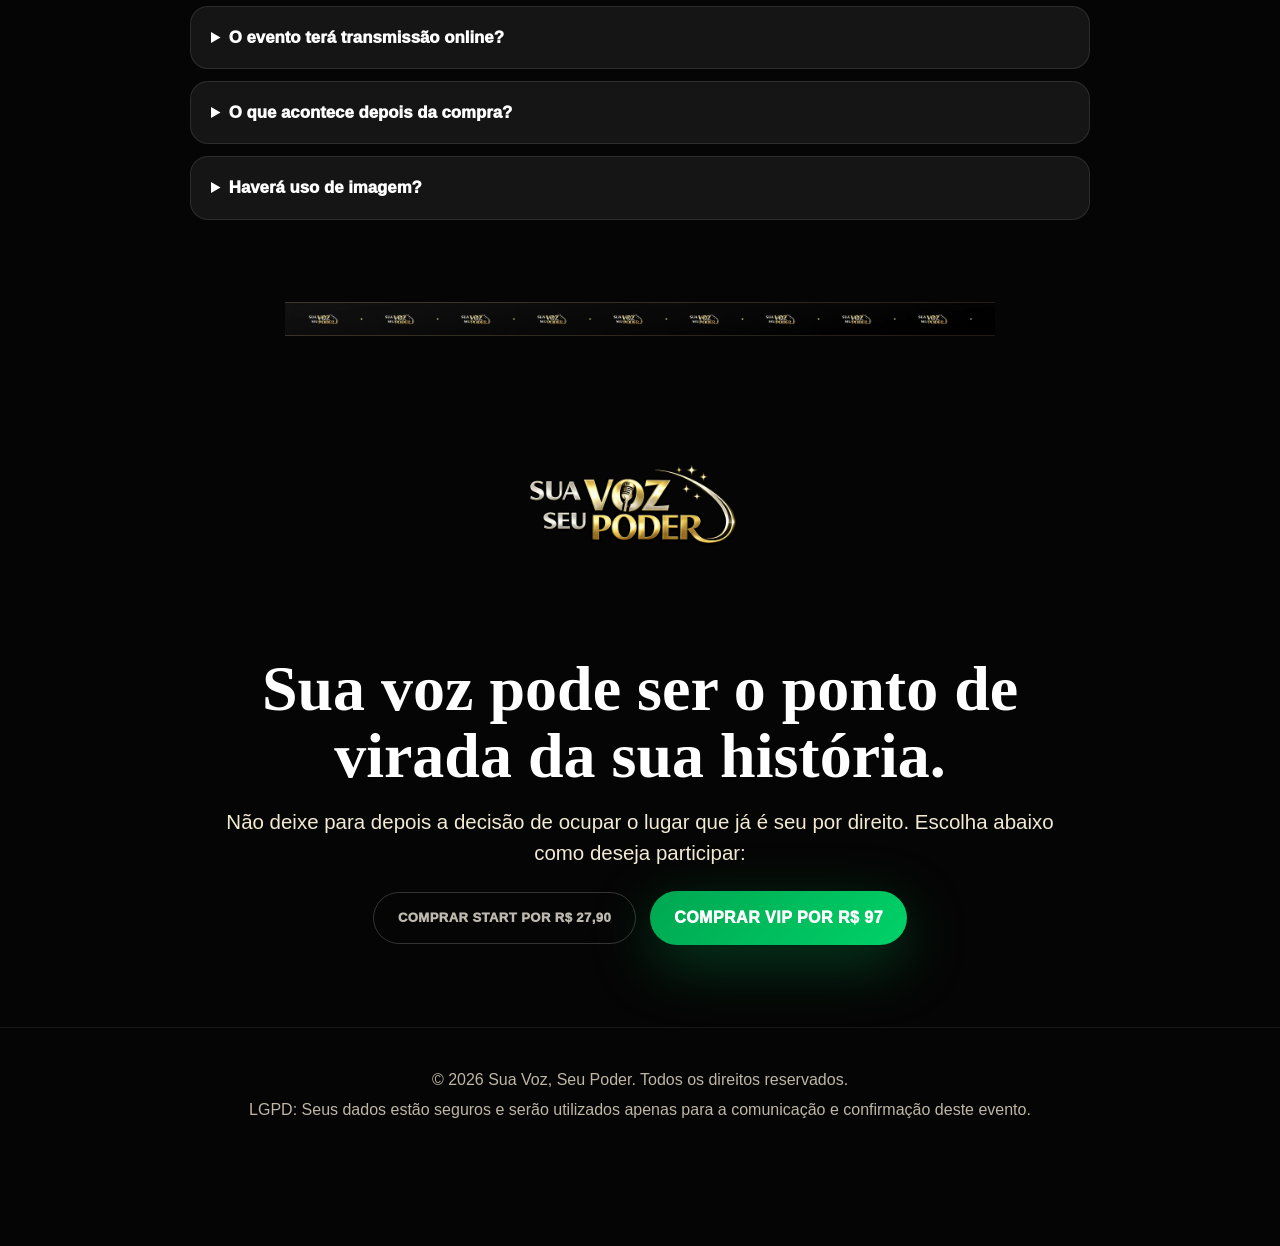
==== commit 2019de55: "Update index.html" ====
--- a/index.html
+++ b/index.html
@@ -179,7 +179,7 @@
               <ul class="benefits missed">
                 <li>Lugares reservados nas primeiras fileiras</li>
                 <li>Acesso vitalício às gravações do evento</li>
-                <li>1h de mentoria com Noemiah via Zoom</li>
+                <li>1h de direcionamento com Noemiah via Zoom</li>
                 <li>Grupo VIP de Networking no WhatsApp</li>
               </ul>
             </div>
@@ -206,7 +206,7 @@
             <ul class="benefits vip-benefits">
               <li>Lugares reservados e privilegiados nas primeiras fileiras</li>
               <li>Acesso vitalício às gravações do evento para rever quando quiser</li>
-              <li>1h de mentoria de alinhamento com Noemiah Alvez via Zoom pós-evento</li>
+              <li>1h de alinhamento com Noemiah Alvez via Zoom pós-evento</li>
               <li>Acesso ao Grupo VIP de Networking no WhatsApp</li>
             </ul>
 
@@ -232,7 +232,7 @@
           <div class="row"><div>Comunidade de avisos no WhatsApp</div><div>✓</div><div>✓</div></div>
           <div class="row"><div>Lugares reservados nas primeiras fileiras</div><div>—</div><div>✓</div></div>
           <div class="row"><div>Acesso vitalício às gravações</div><div>—</div><div>✓</div></div>
-          <div class="row"><div>1h de mentoria pós-evento</div><div>—</div><div>✓</div></div>
+          <div class="row"><div>1h de direcionamento com Noemiah pós-evento</div><div>—</div><div>✓</div></div>
           <div class="row"><div>Grupo VIP de networking no WhatsApp</div><div>—</div><div>✓</div></div>
         </div>
       </div>
@@ -308,8 +308,8 @@
 <details><summary>Vou conseguir aplicar mesmo se já tentei outros cursos antes?</summary><p>Sim. Muitas participantes chegam após consumir vários cursos e conteúdos sem conseguir colocar nada em prática. A diferença aqui é que você terá direcionamento estratégico, clareza sobre posicionamento e um plano mais simples de execução. A proposta da imersão é justamente transformar excesso de informação em ação prática e aplicável ao seu momento atual.</p></details>
           <details><summary>Por que o ingresso Start custa apenas R$ 27,90?</summary><p>Porque este lote foi pensado para diminuir a barreira de entrada e lotar a sala com mulheres prontas para se posicionar. O valor simbólico ajuda a confirmar compromisso, organizar a operação do evento e evitar inscrições sem comparecimento.</p></details>
           <details><summary>Então o evento é “barato demais”? Tem pegadinha?</summary><p>Não. O evento é presencial e real. A estratégia é tornar o acesso mais simples no ingresso Start e oferecer uma experiência mais completa no VIP para quem deseja proximidade, gravações e acompanhamento pós-evento.</p></details>
-          <details><summary>Qual é a diferença entre Start e VIP?</summary><p>O Start dá acesso aos dois dias presenciais e à comunidade de avisos. O VIP inclui tudo isso e ainda adiciona lugares privilegiados nas primeiras fileiras, gravações vitalícias, mentoria de 1h com Noemiah e grupo VIP de networking.</p></details>
-          <details><summary>Vale a pena escolher o VIP?</summary><p>Sim, se você quer sentar mais perto, rever o conteúdo com calma depois do evento, participar de uma mentoria pós-evento e se conectar com outras mulheres em um grupo VIP de networking.</p></details>
+          <details><summary>Qual é a diferença entre Start e VIP?</summary><p>O Start dá acesso aos dois dias presenciais e à comunidade de avisos. O VIP inclui tudo isso e ainda adiciona lugares privilegiados nas primeiras fileiras, gravações vitalícias, direcionamento de 1h com Noemiah e grupo VIP de networking.</p></details>
+          <details><summary>Vale a pena escolher o VIP?</summary><p>Sim, se você quer sentar mais perto, rever o conteúdo com calma depois do evento, participar de um direcionamento pós-evento e se conectar com outras mulheres em um grupo VIP de networking.</p></details>
           <details><summary>Para quem é este evento?</summary><p>Para empresárias, mentoras, psicólogas, advogadas, médicas, consultoras e profissionais liberais que desejam usar comunicação, autoridade e posicionamento para monetizar conhecimento no digital.</p></details>
           <details><summary>Posso comprar mais de um ingresso?</summary><p>Sim. Cada participante precisa ter seu próprio ingresso com seus dados para facilitar o credenciamento e a comunicação oficial do evento.</p></details>
           <details><summary>O evento terá transmissão online?</summary><p>Não. A experiência é presencial em São Paulo. Quem compra o ingresso VIP recebe acesso vitalício às gravações depois do evento.</p></details>
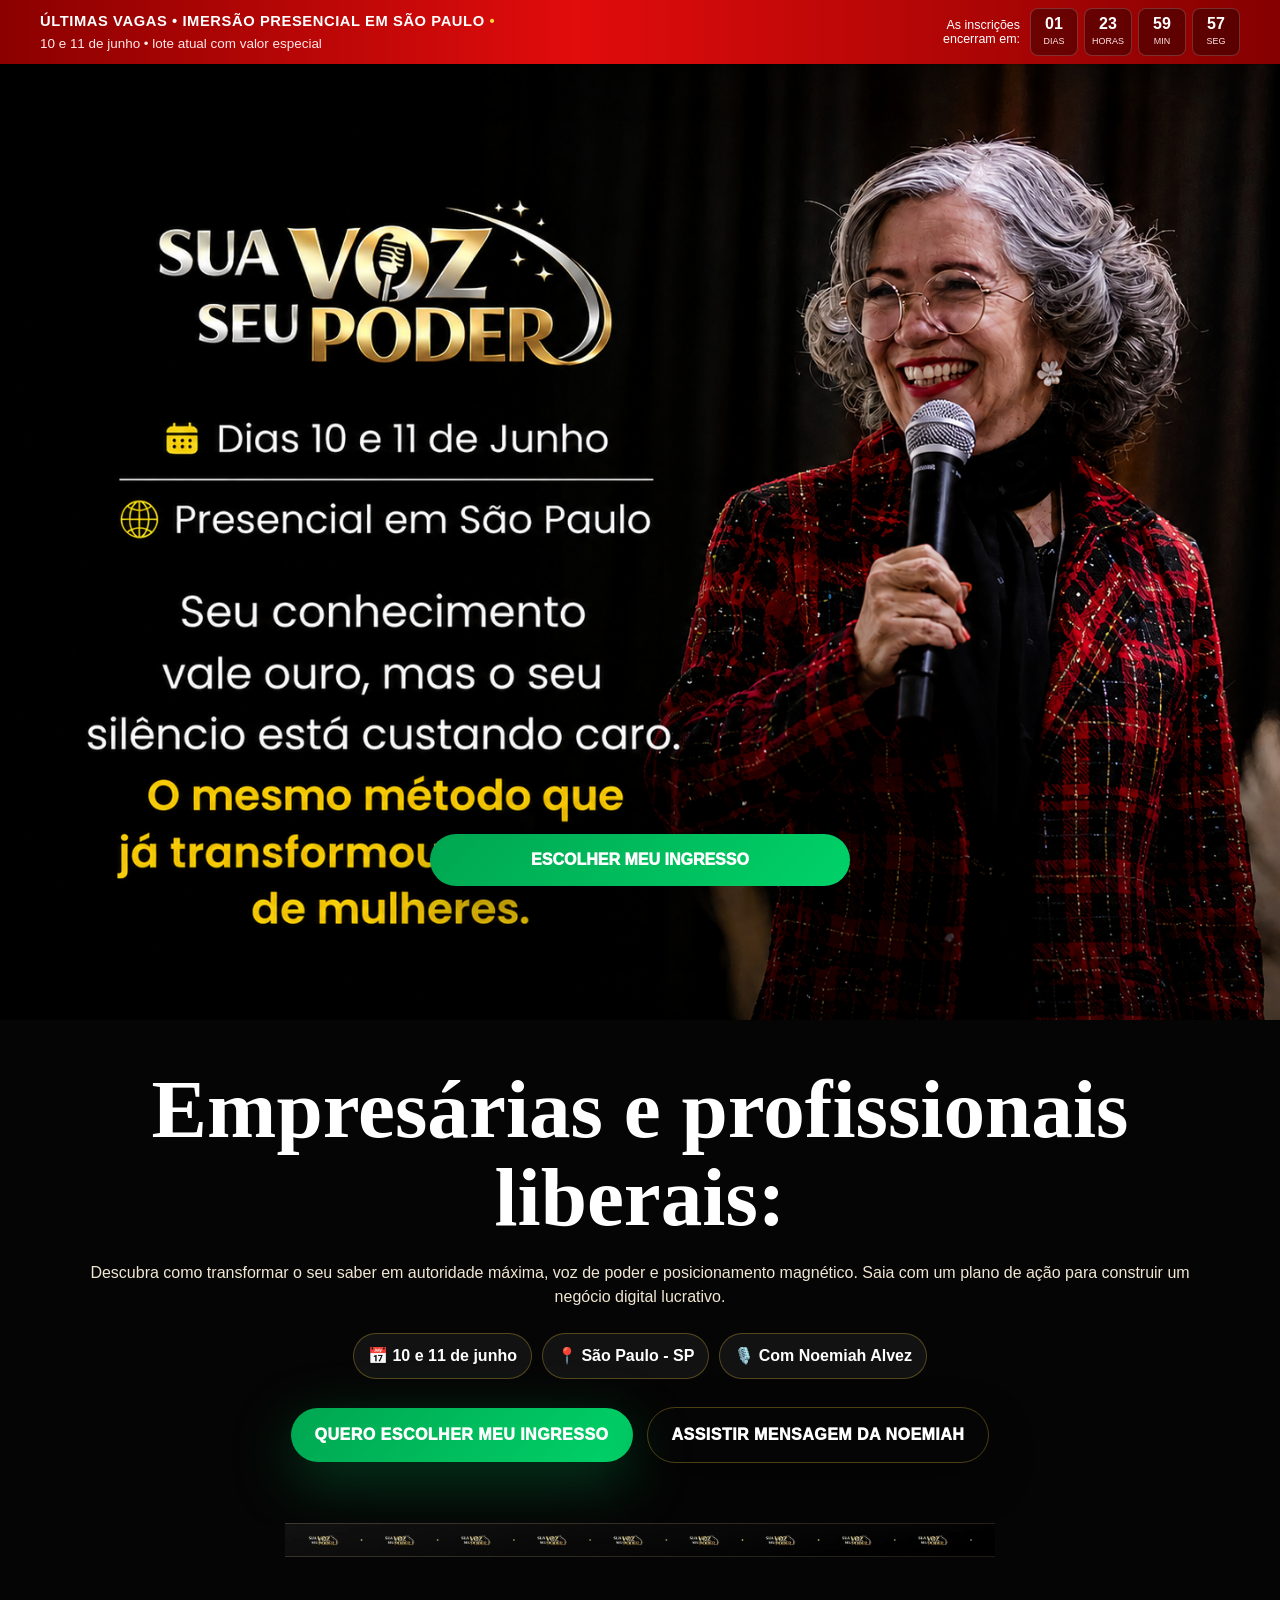
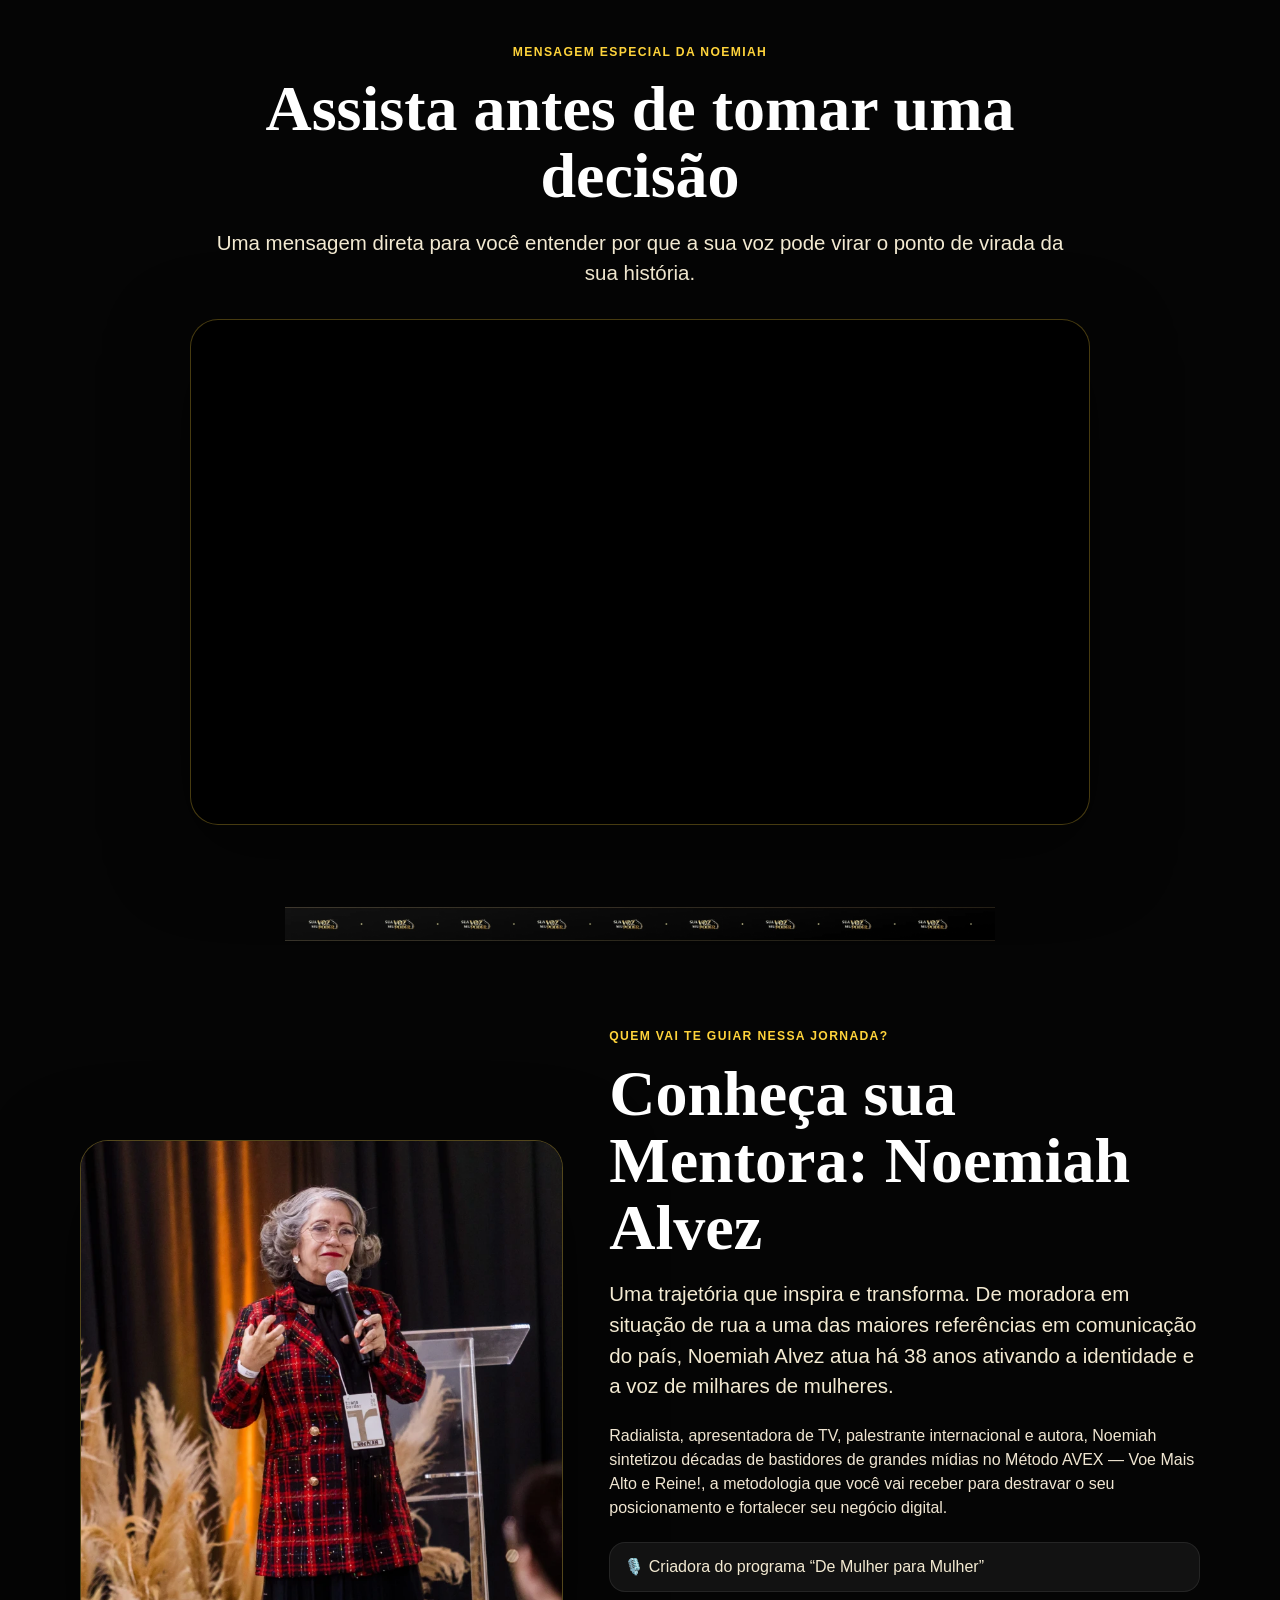
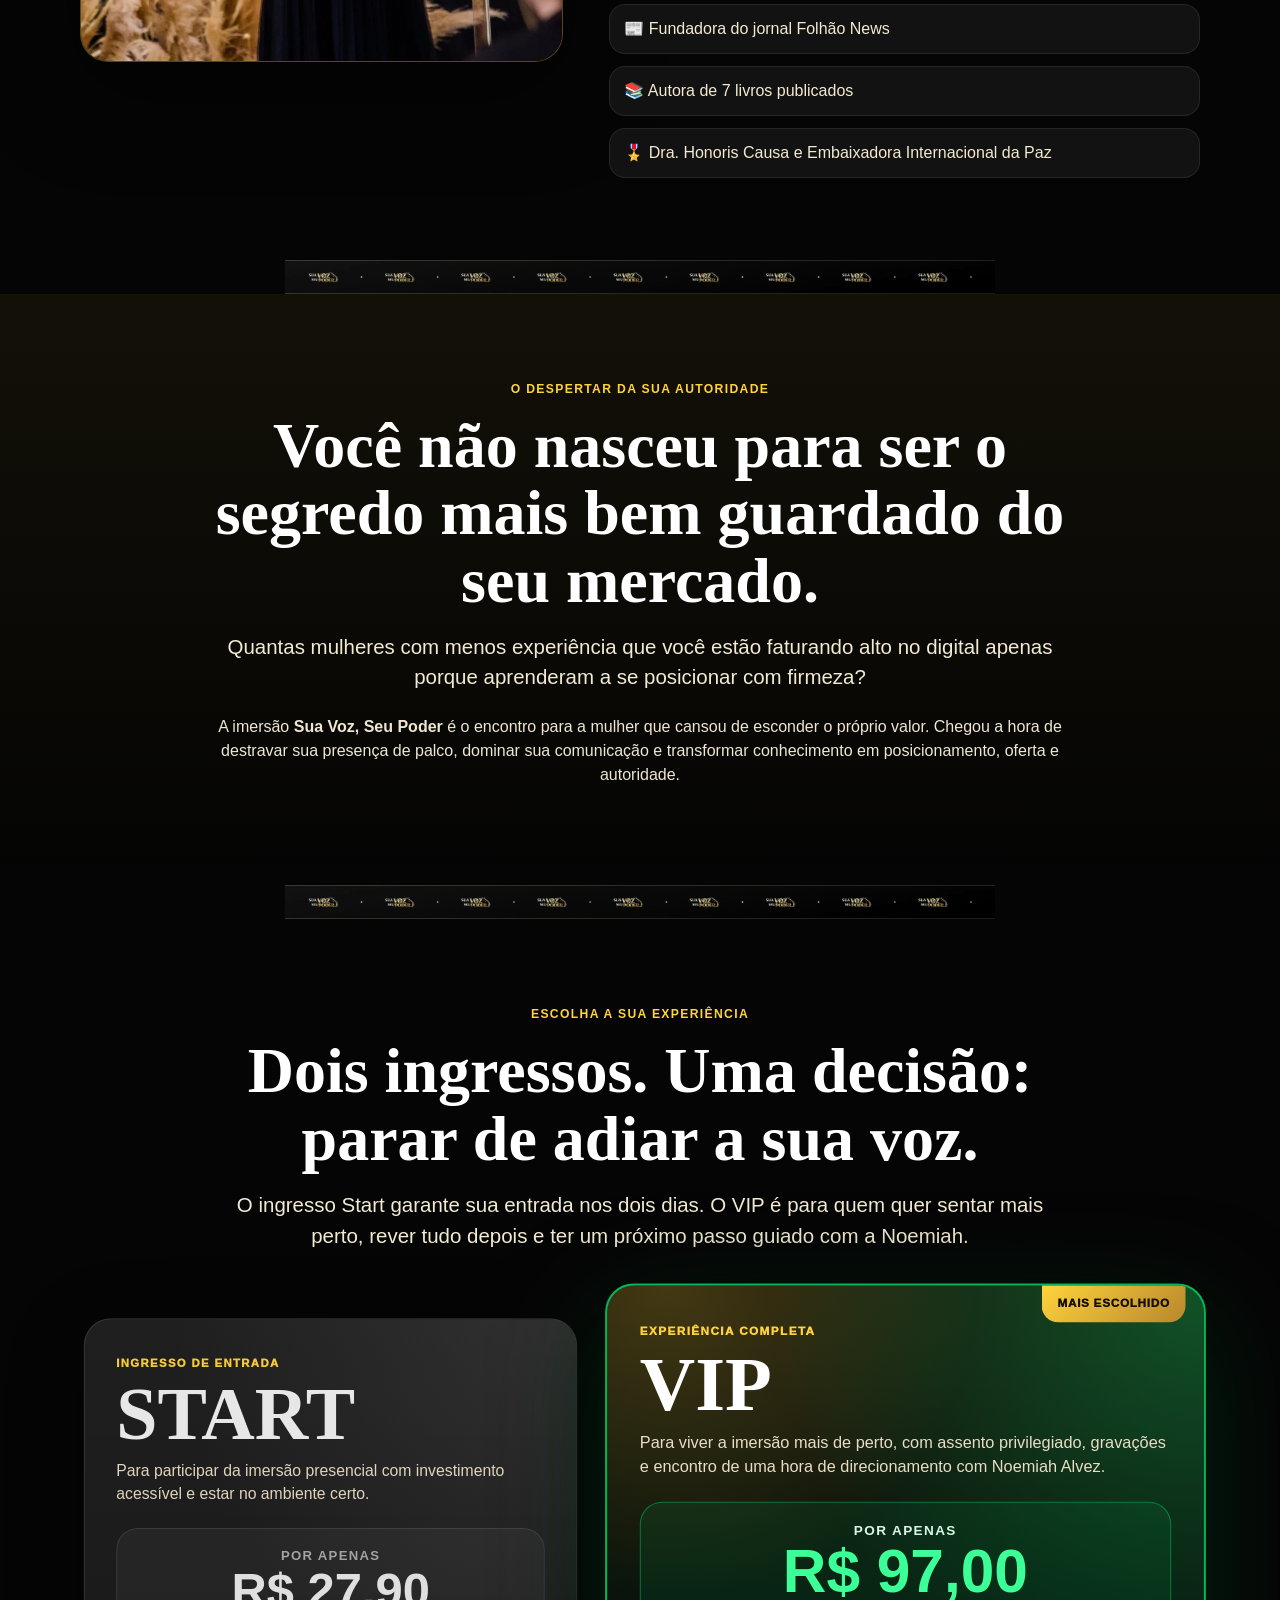
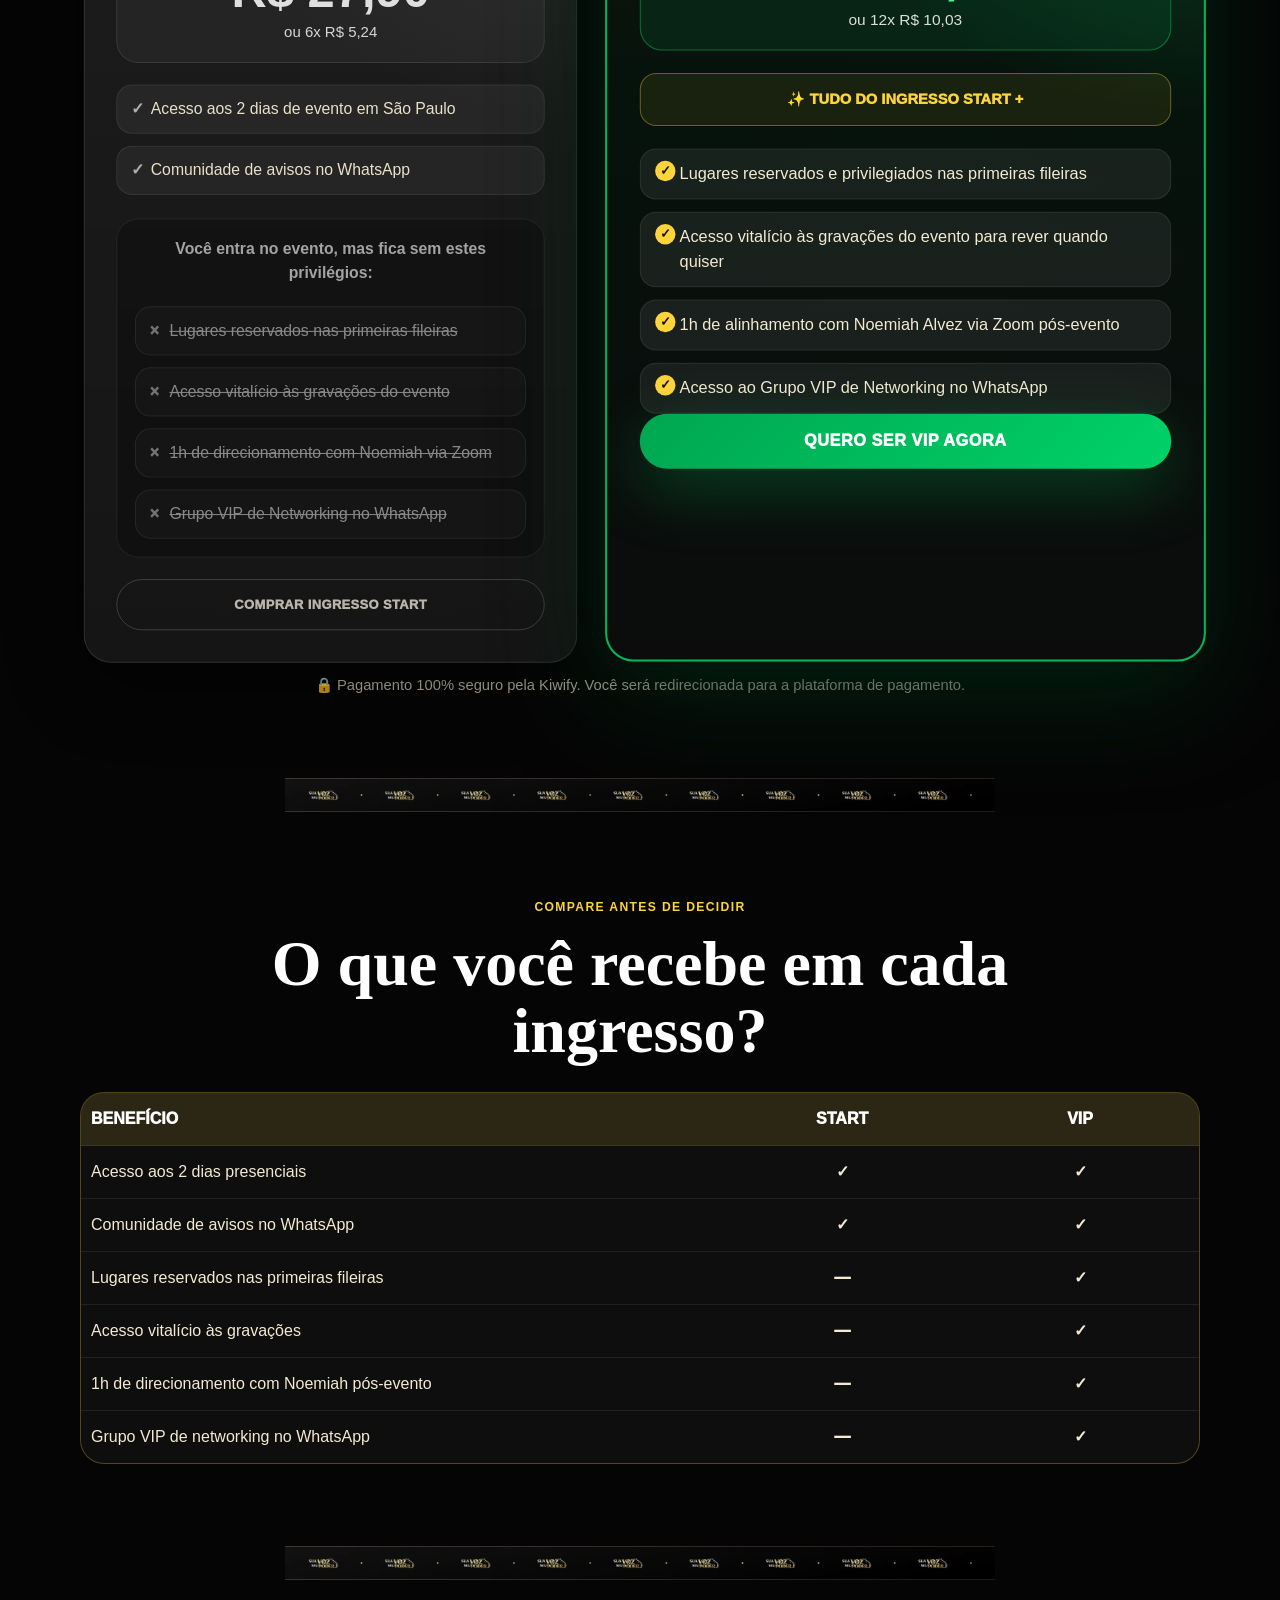
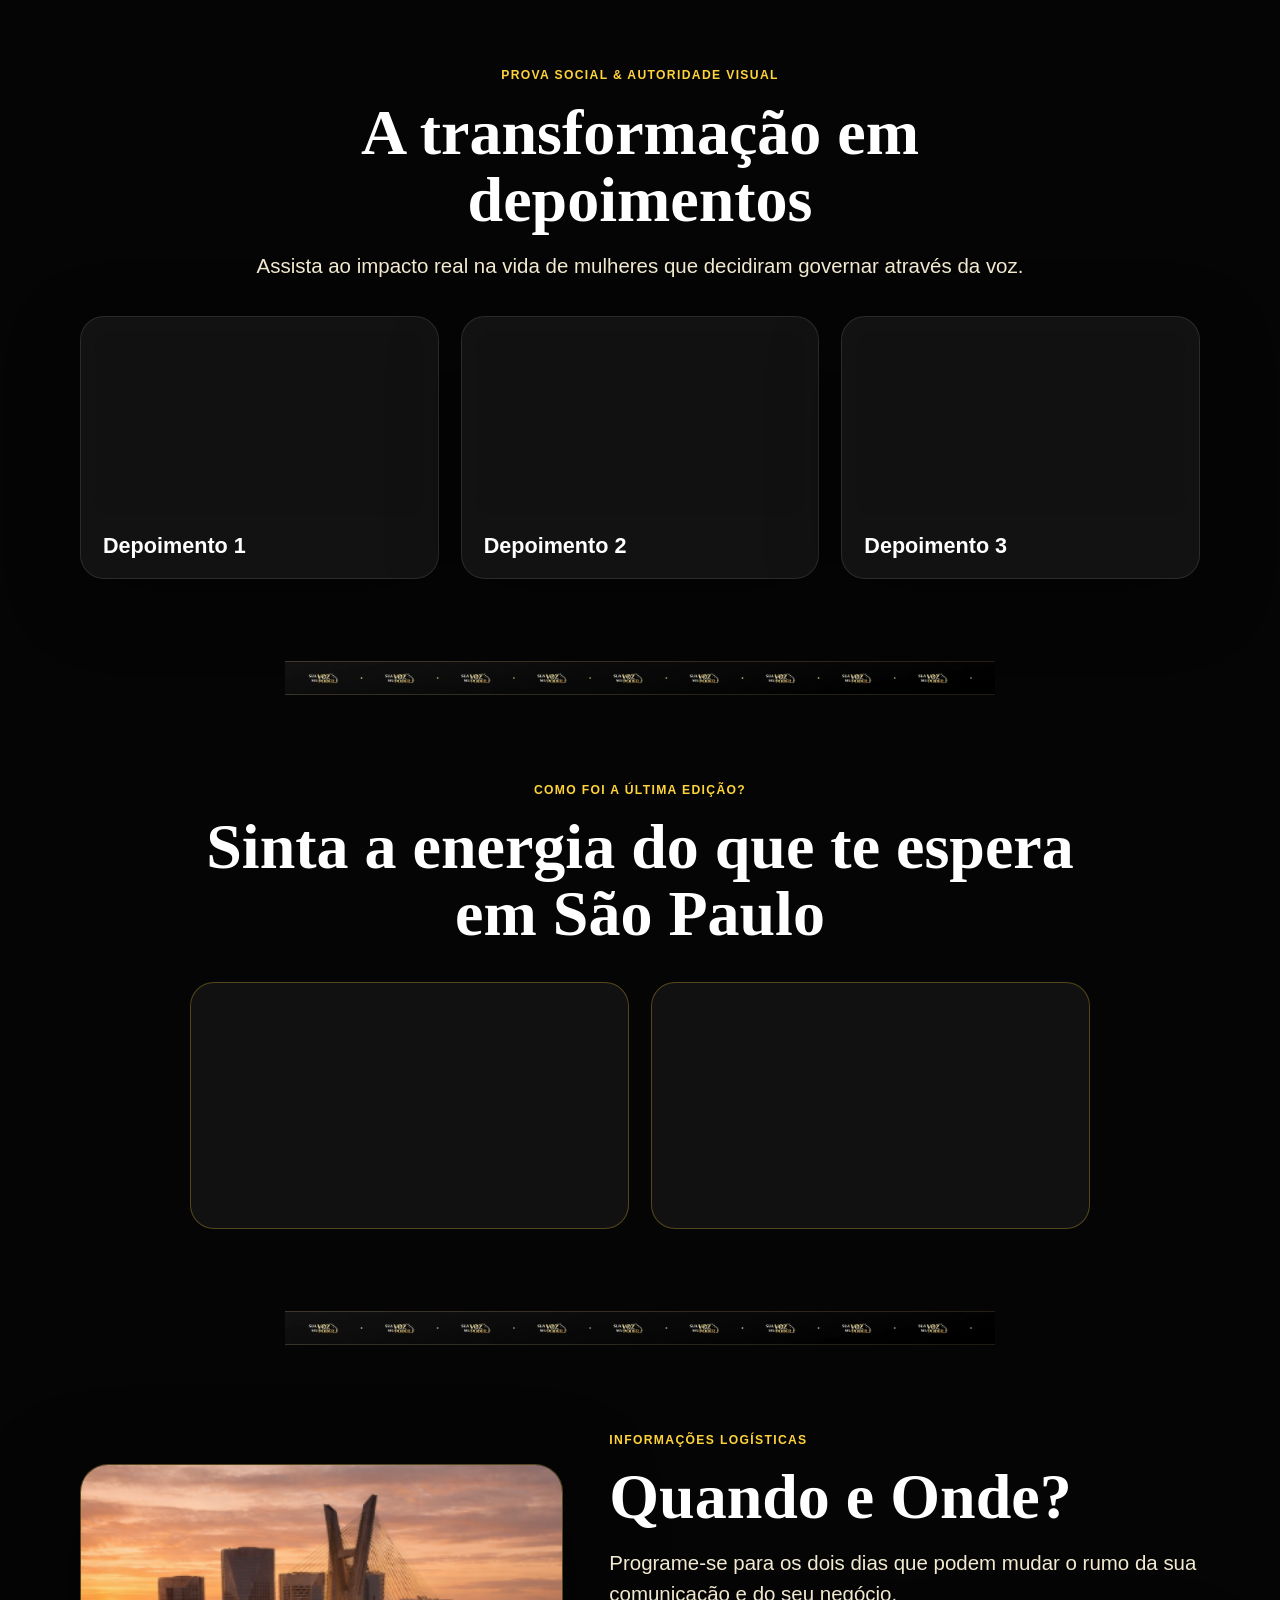
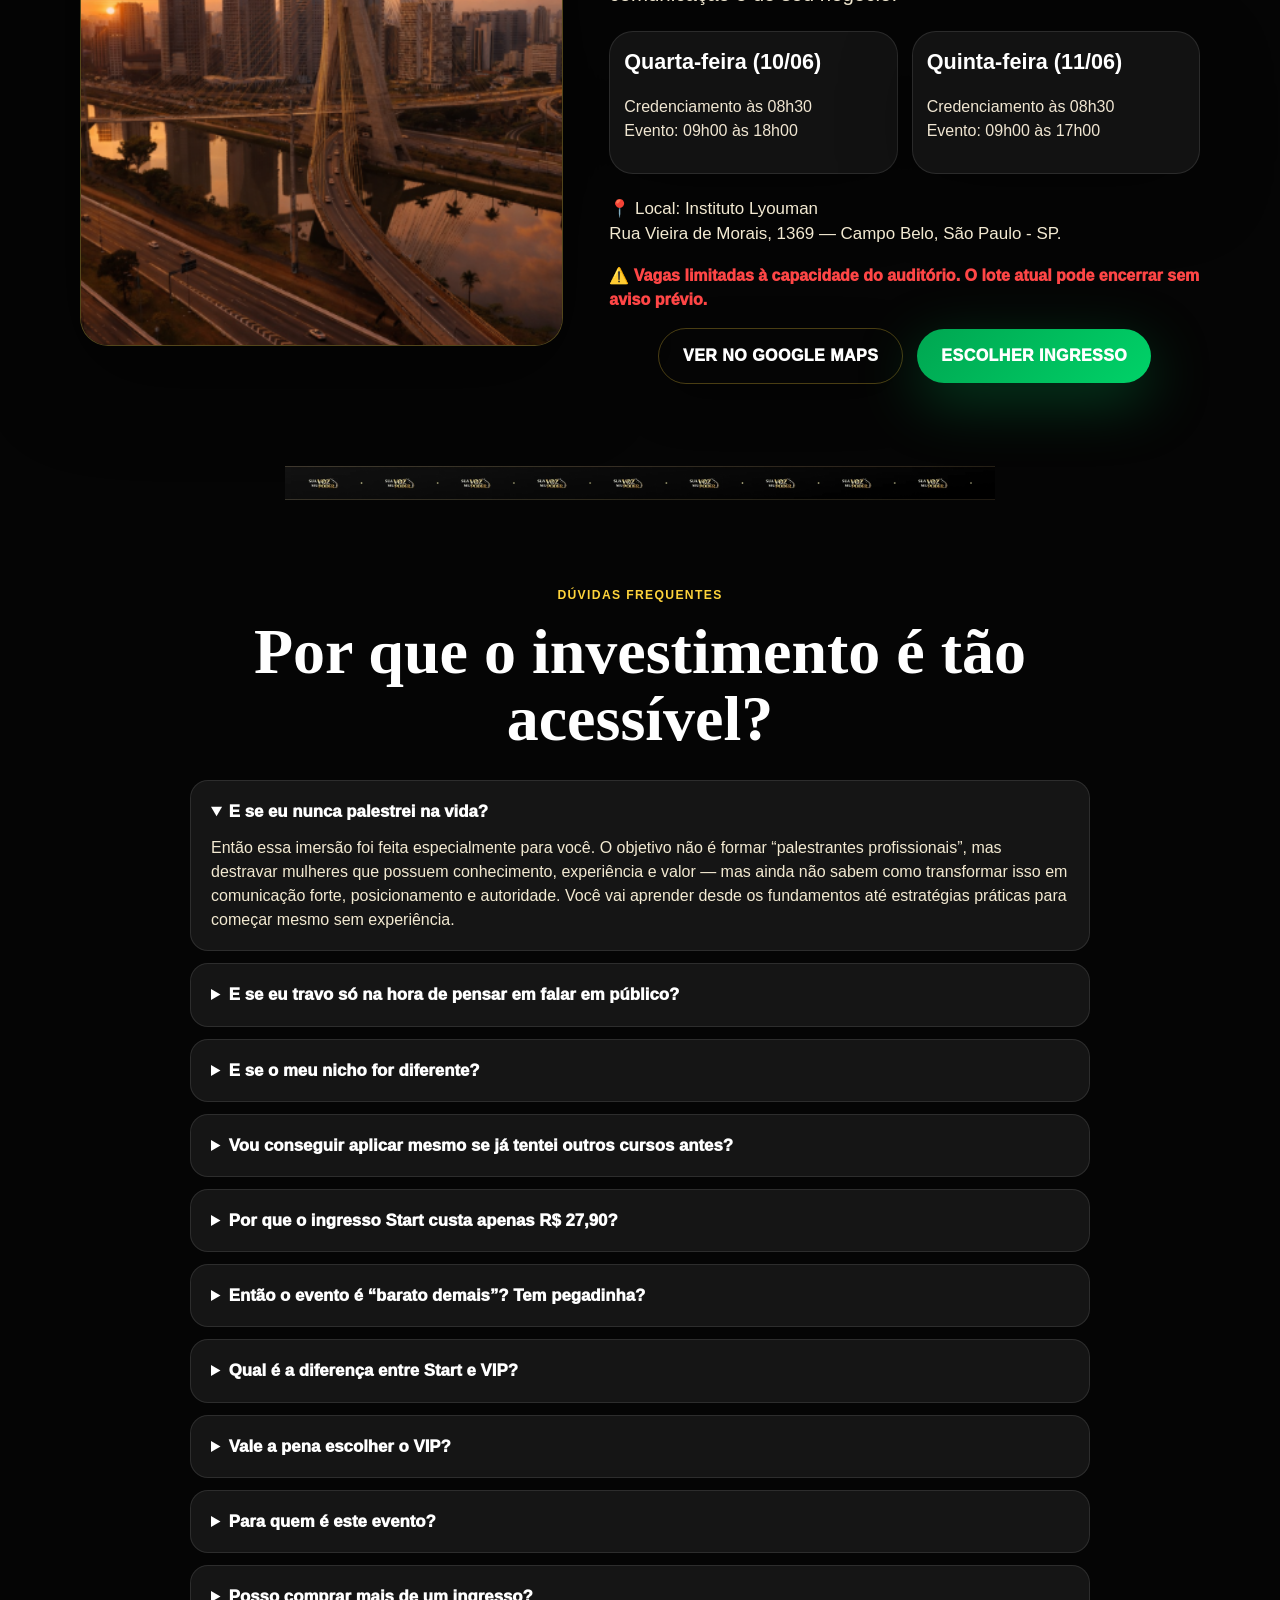
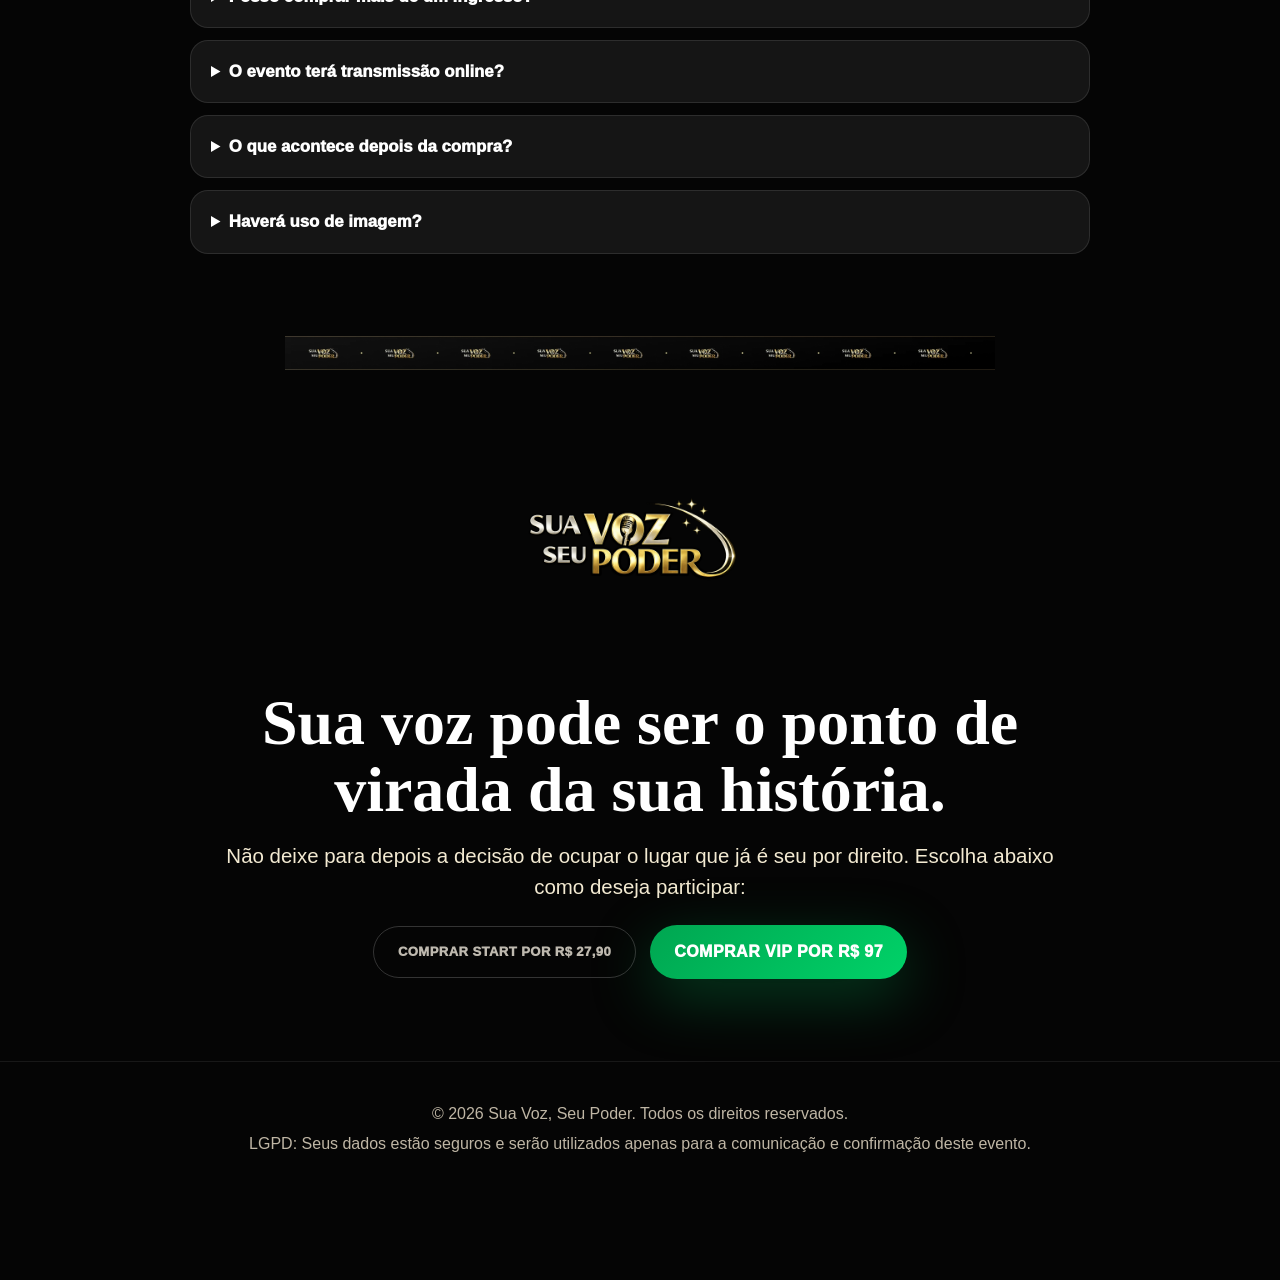
==== commit 842dd5a6: "Update index.html" ====
--- a/index.html
+++ b/index.html
@@ -95,6 +95,8 @@
       </div>
     </section>
 
+      <div class="section-divider"></div>
+    
 <section class="section vsl-section" id="vsl">
       <div class="container narrow center-text">
         <span class="eyebrow center">Mensagem especial da Noemiah</span>
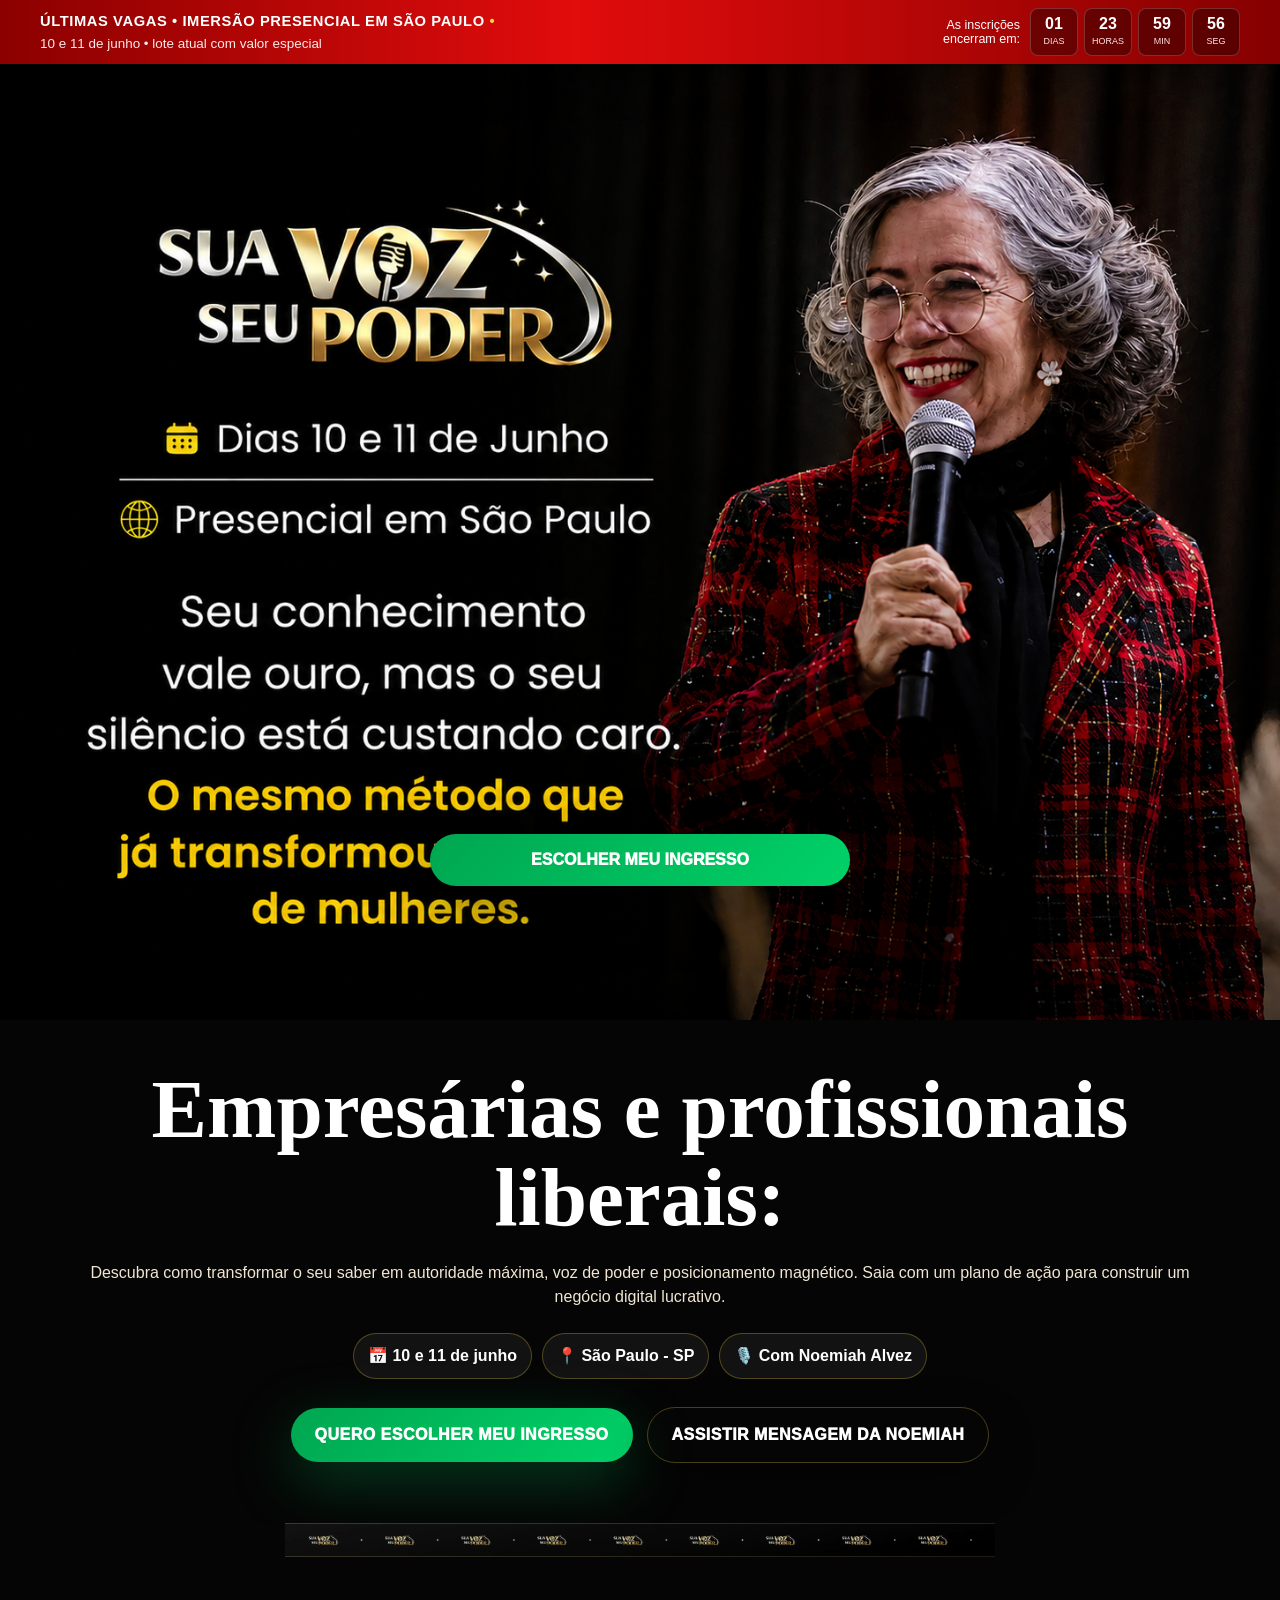
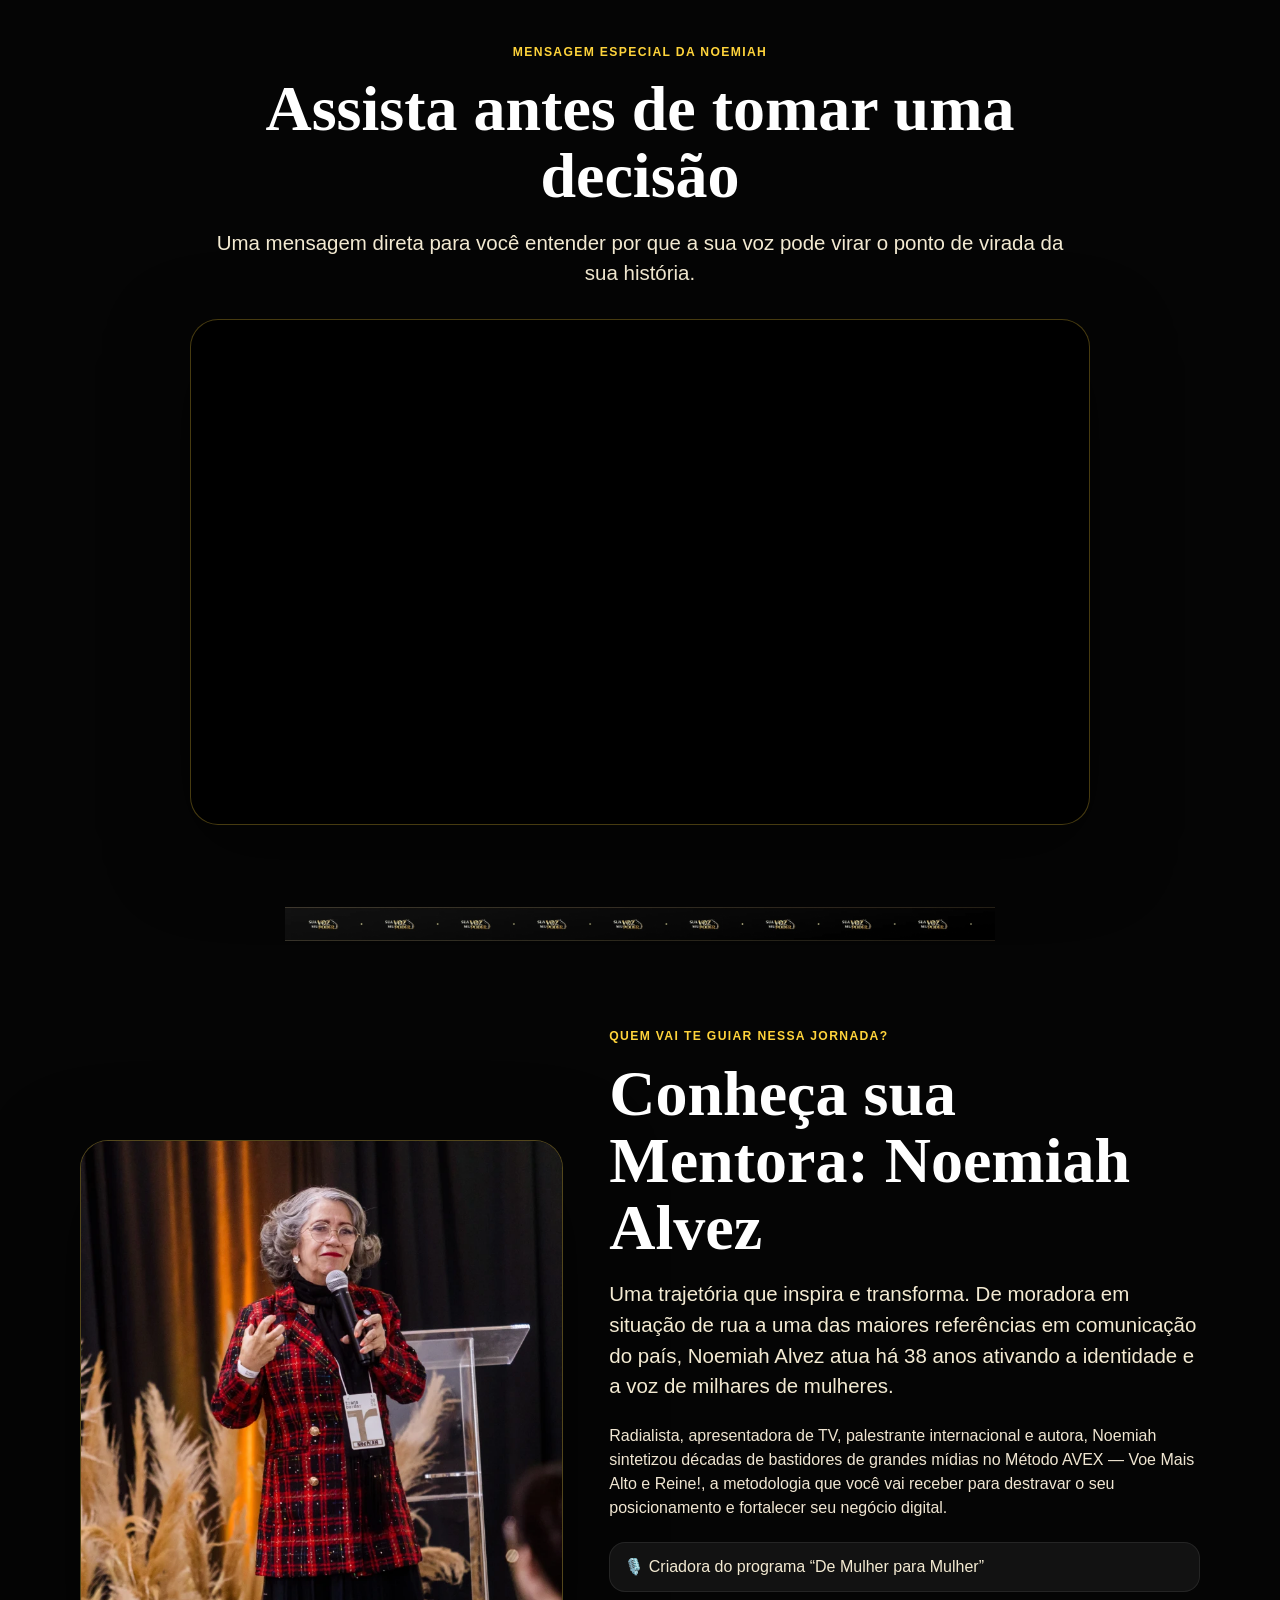
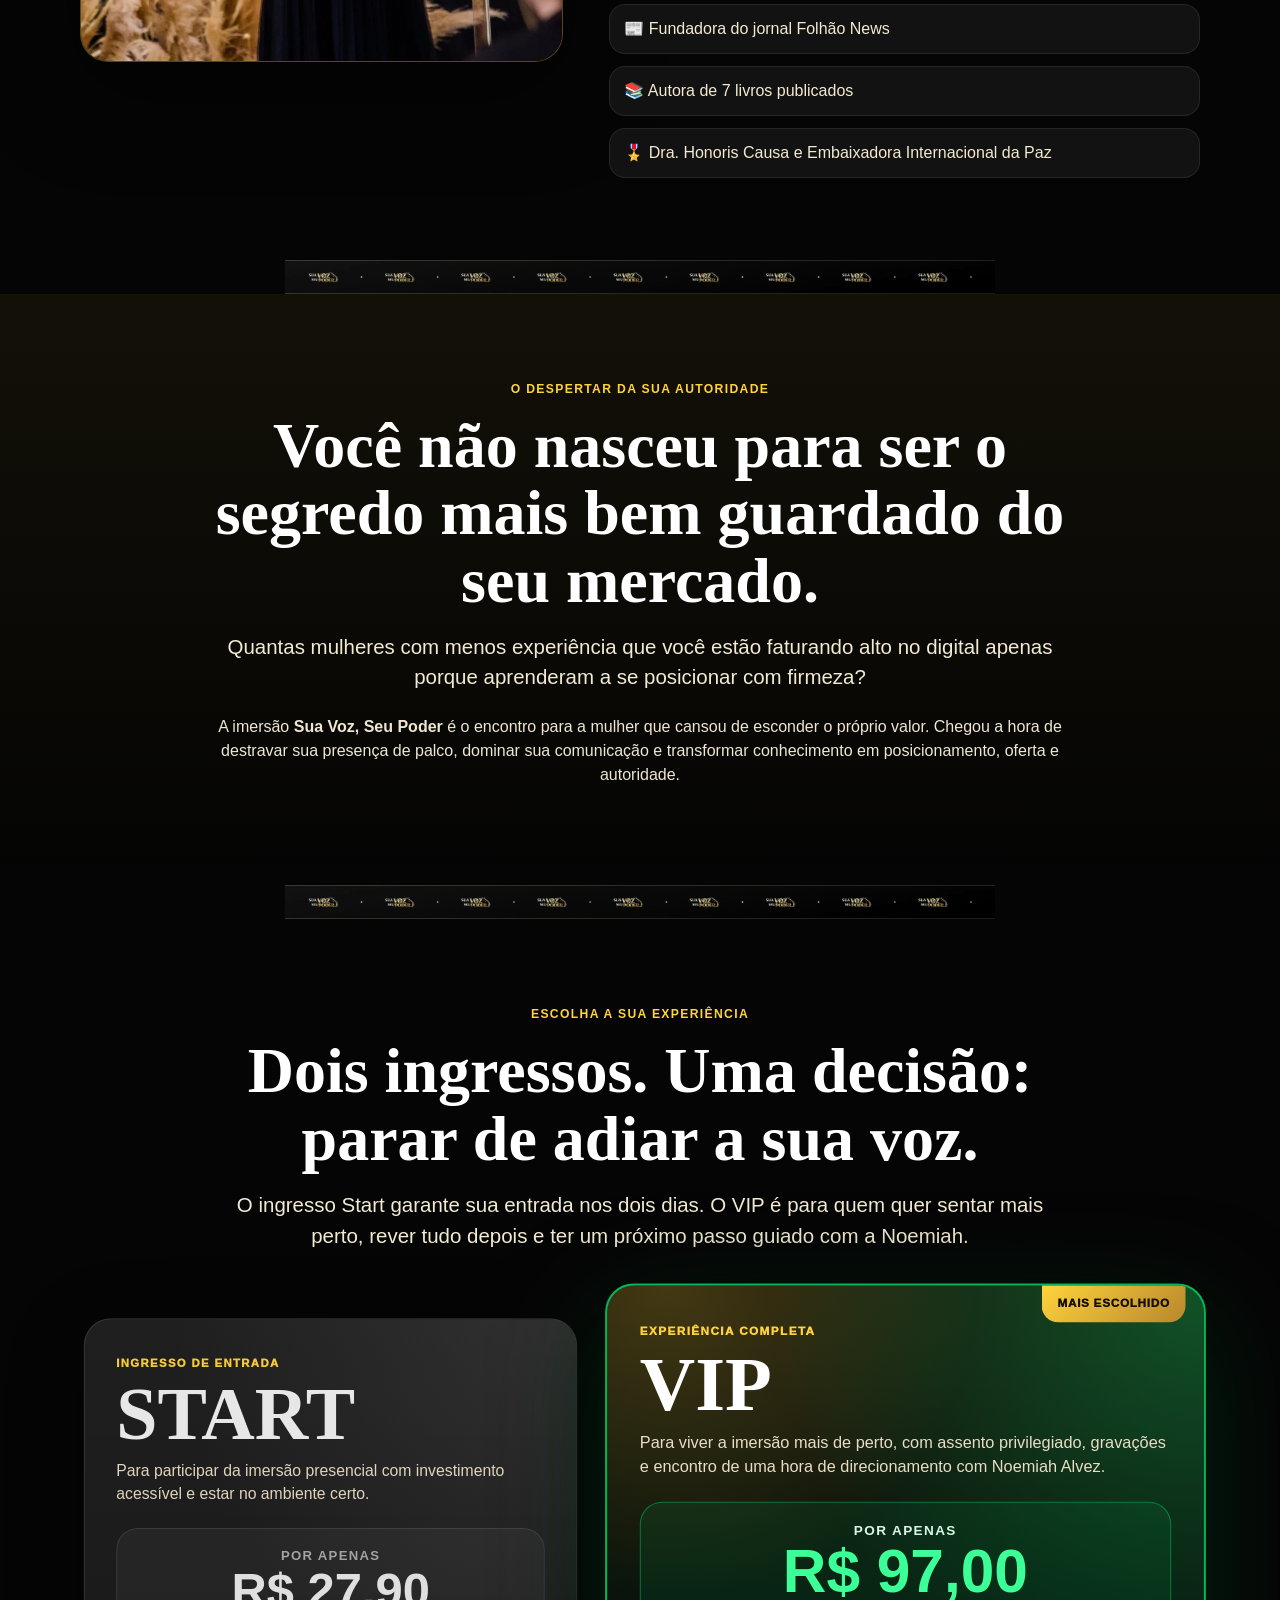
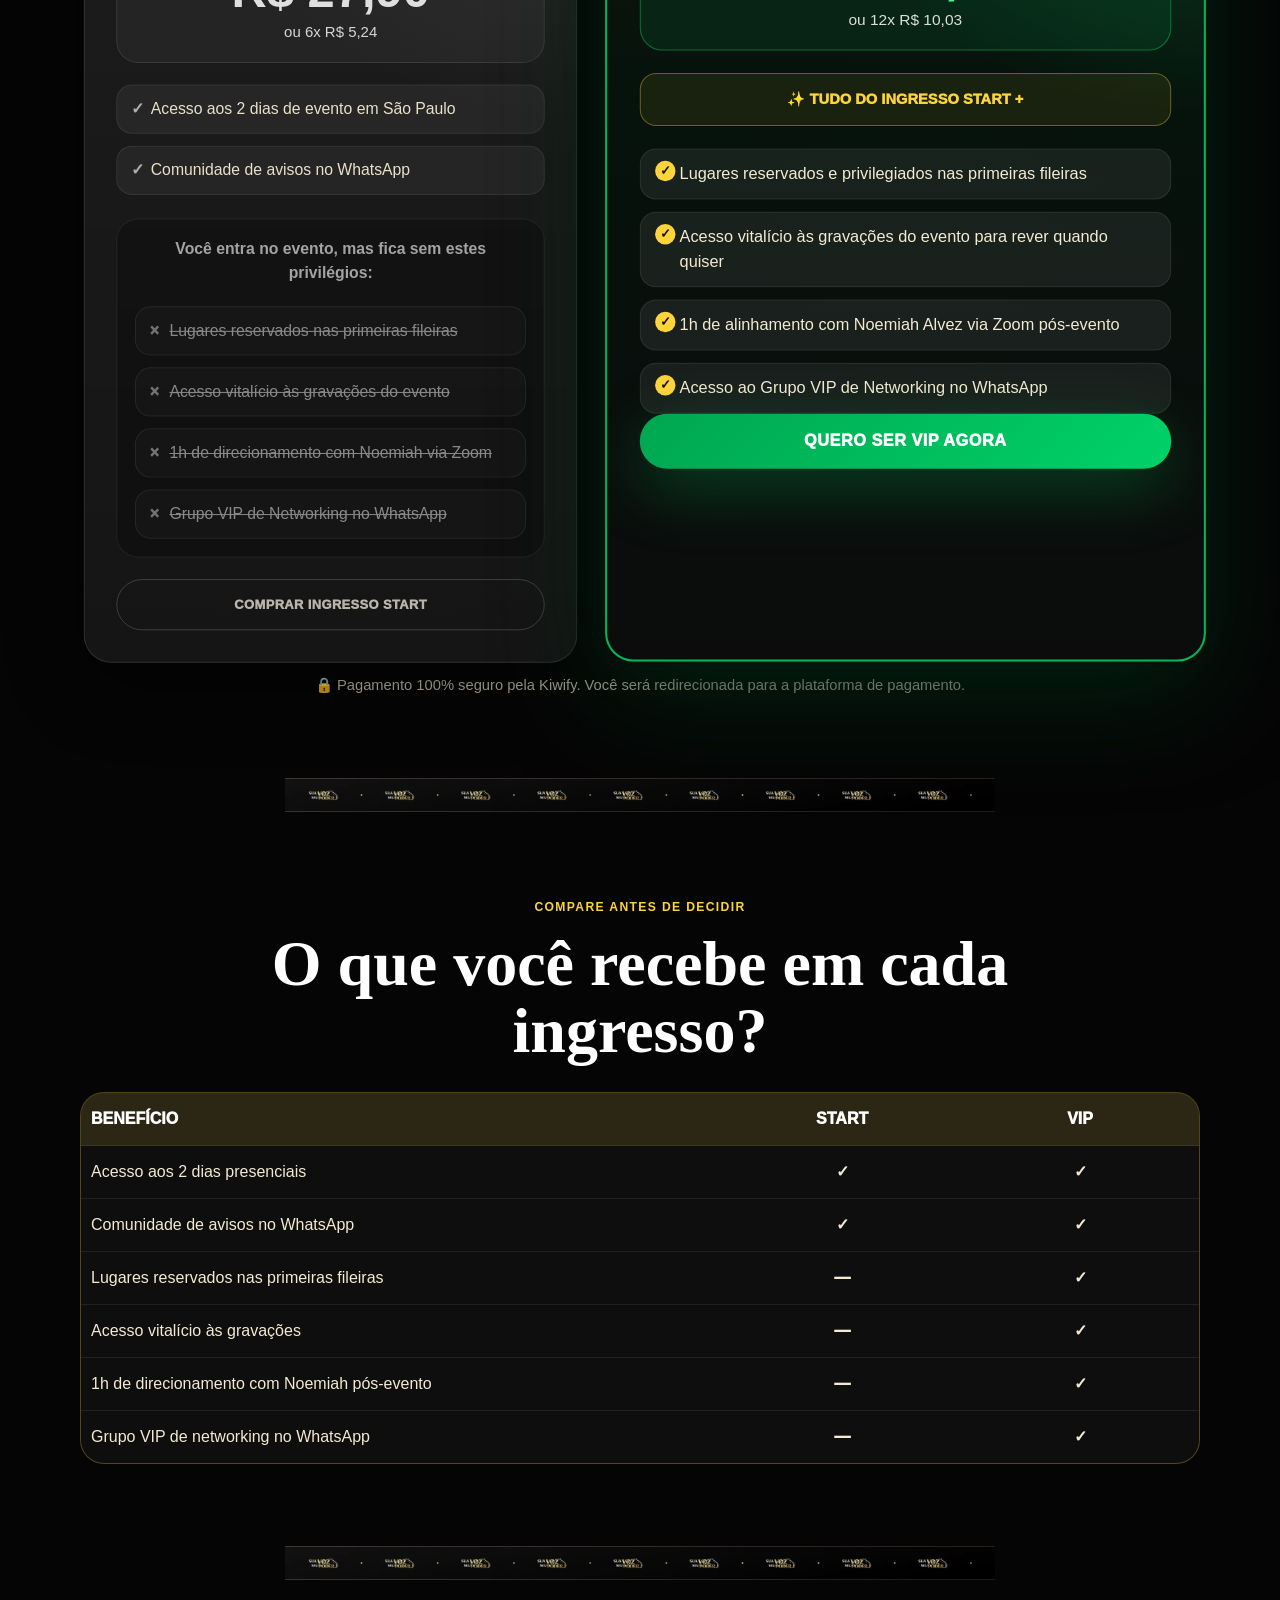
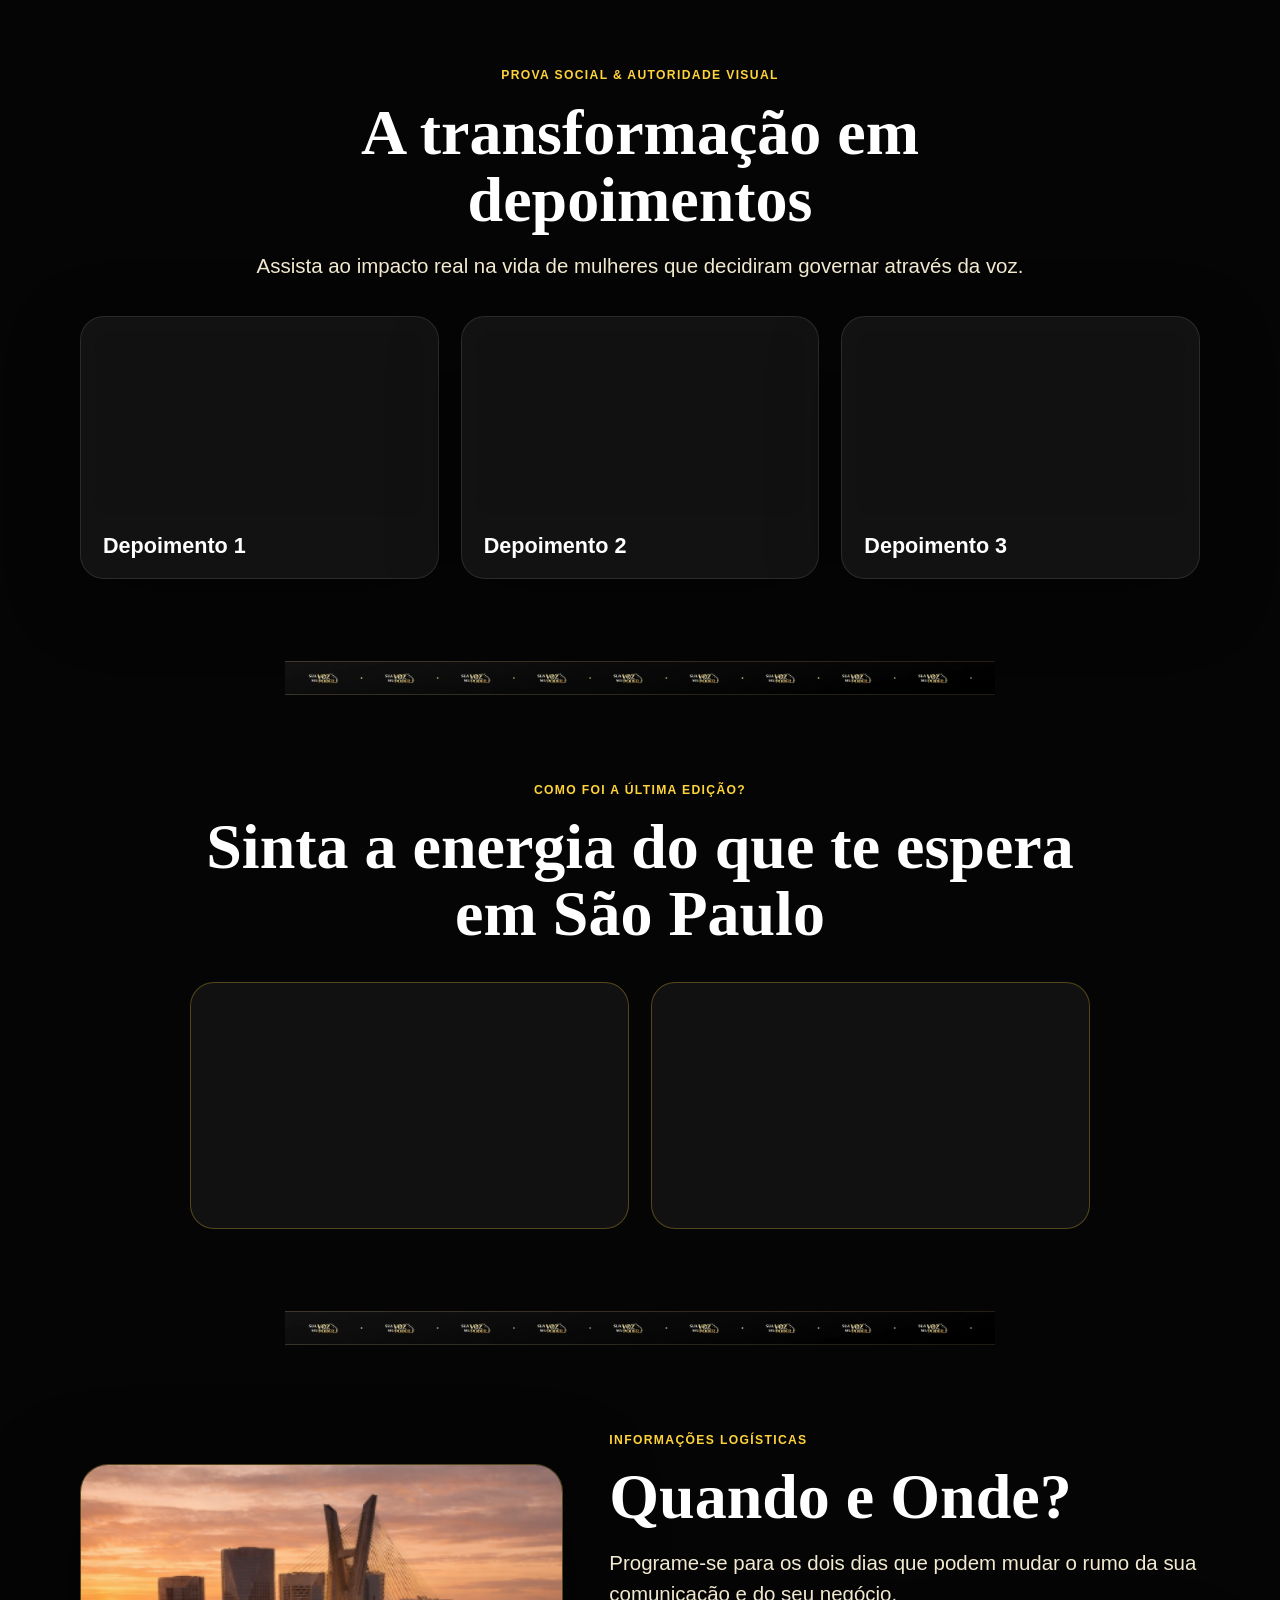
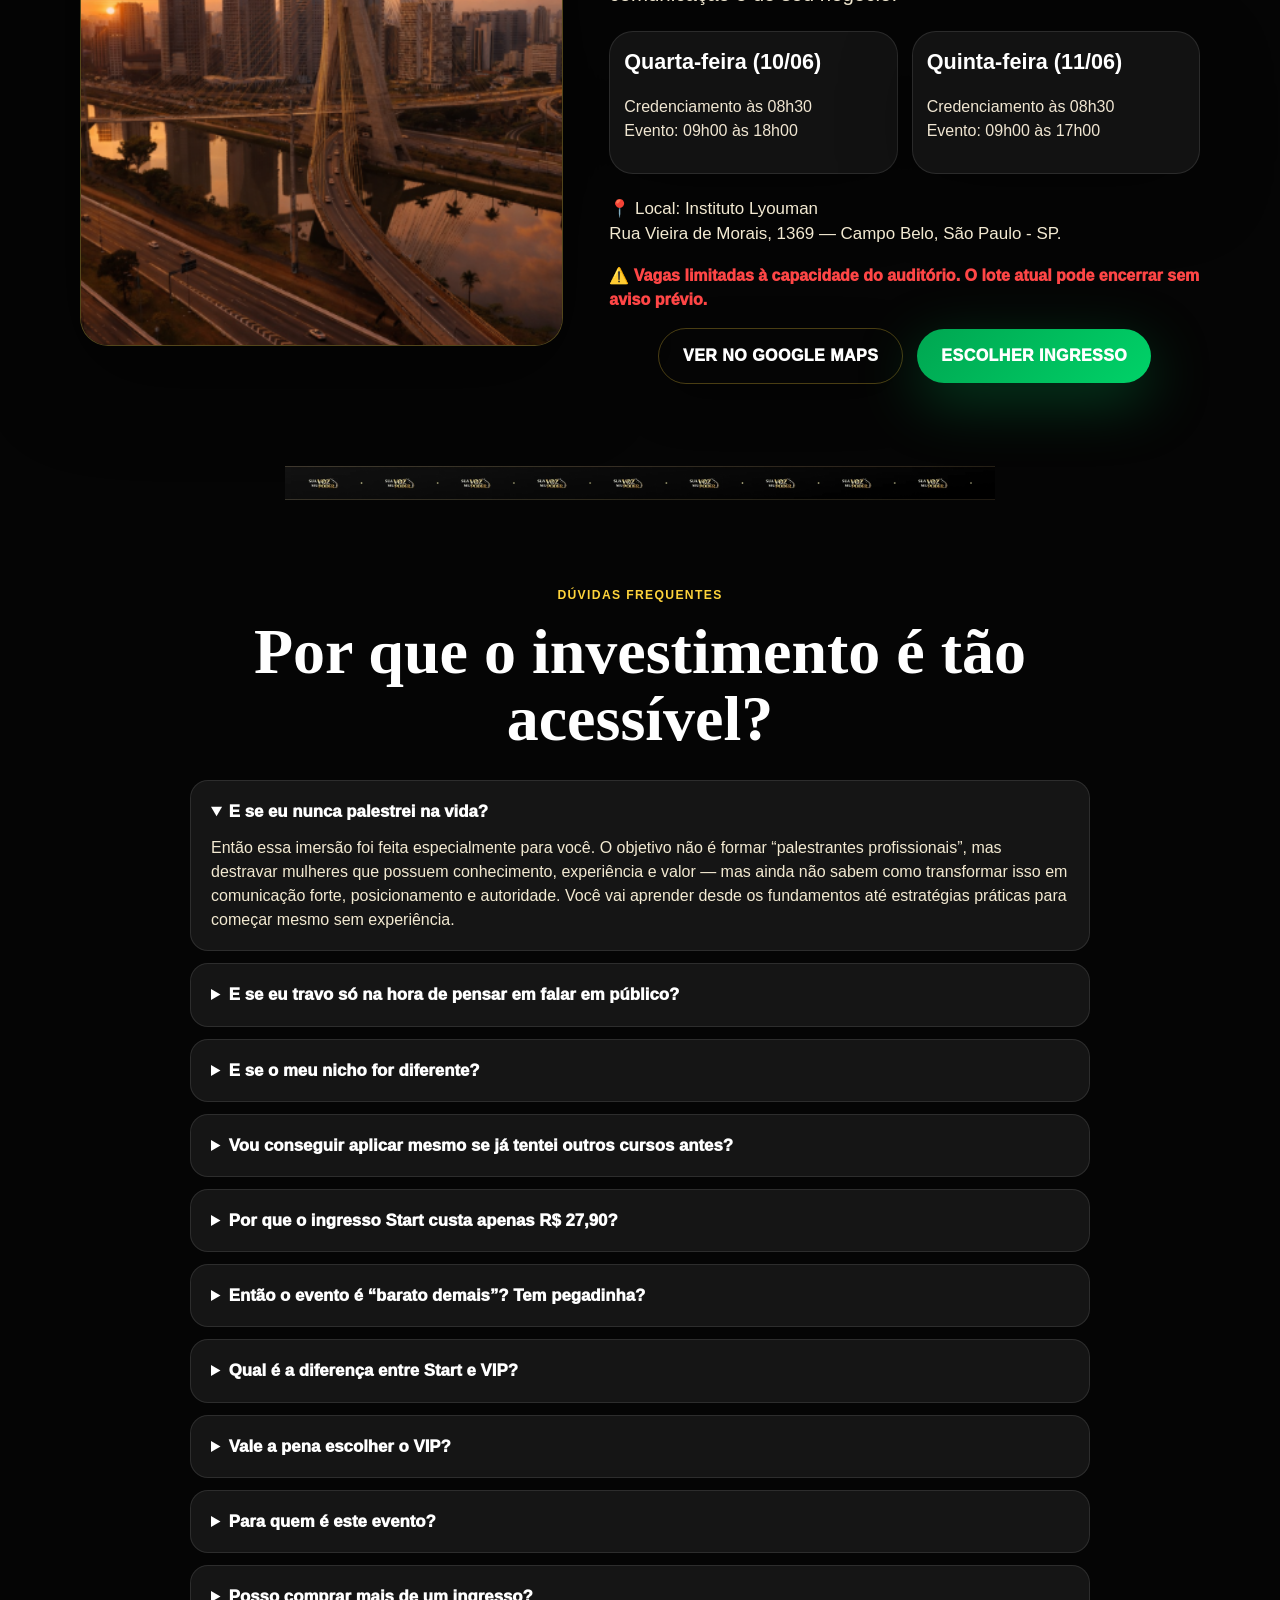
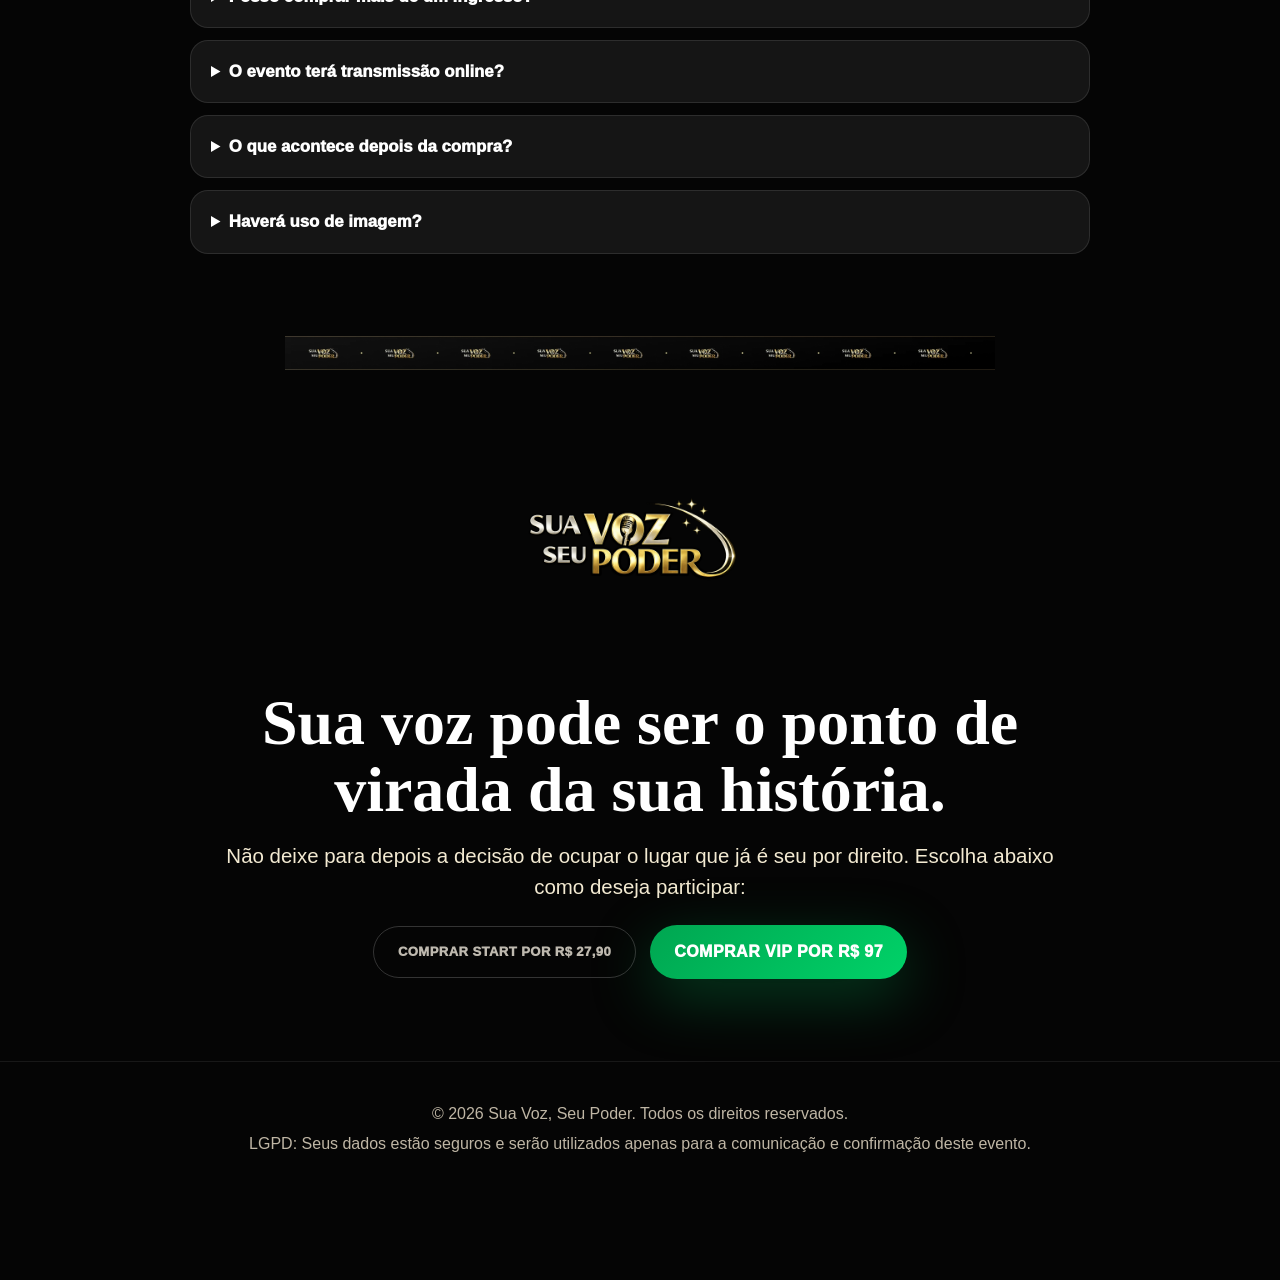
==== commit b5fda6cf: "Update index.html" ====
--- a/index.html
+++ b/index.html
@@ -43,7 +43,7 @@
 
   <!-- GOOGLE ANALYTICS GA4 - placeholder mantido. Troque G-XXXXXXXXXX pelo ID real quando tiver. -->
   <!--
-  <script async src="https://www.googletagmanager.com/gtag/js?id=G-XXXXXXXXXX"></script>
+  <script async src="https://www.googletagmanager.com/gtag/js?id=G-CHQZ6MXQG1"></script>
   <script>
     window.dataLayer = window.dataLayer || [];
     function gtag(){dataLayer.push(arguments);}
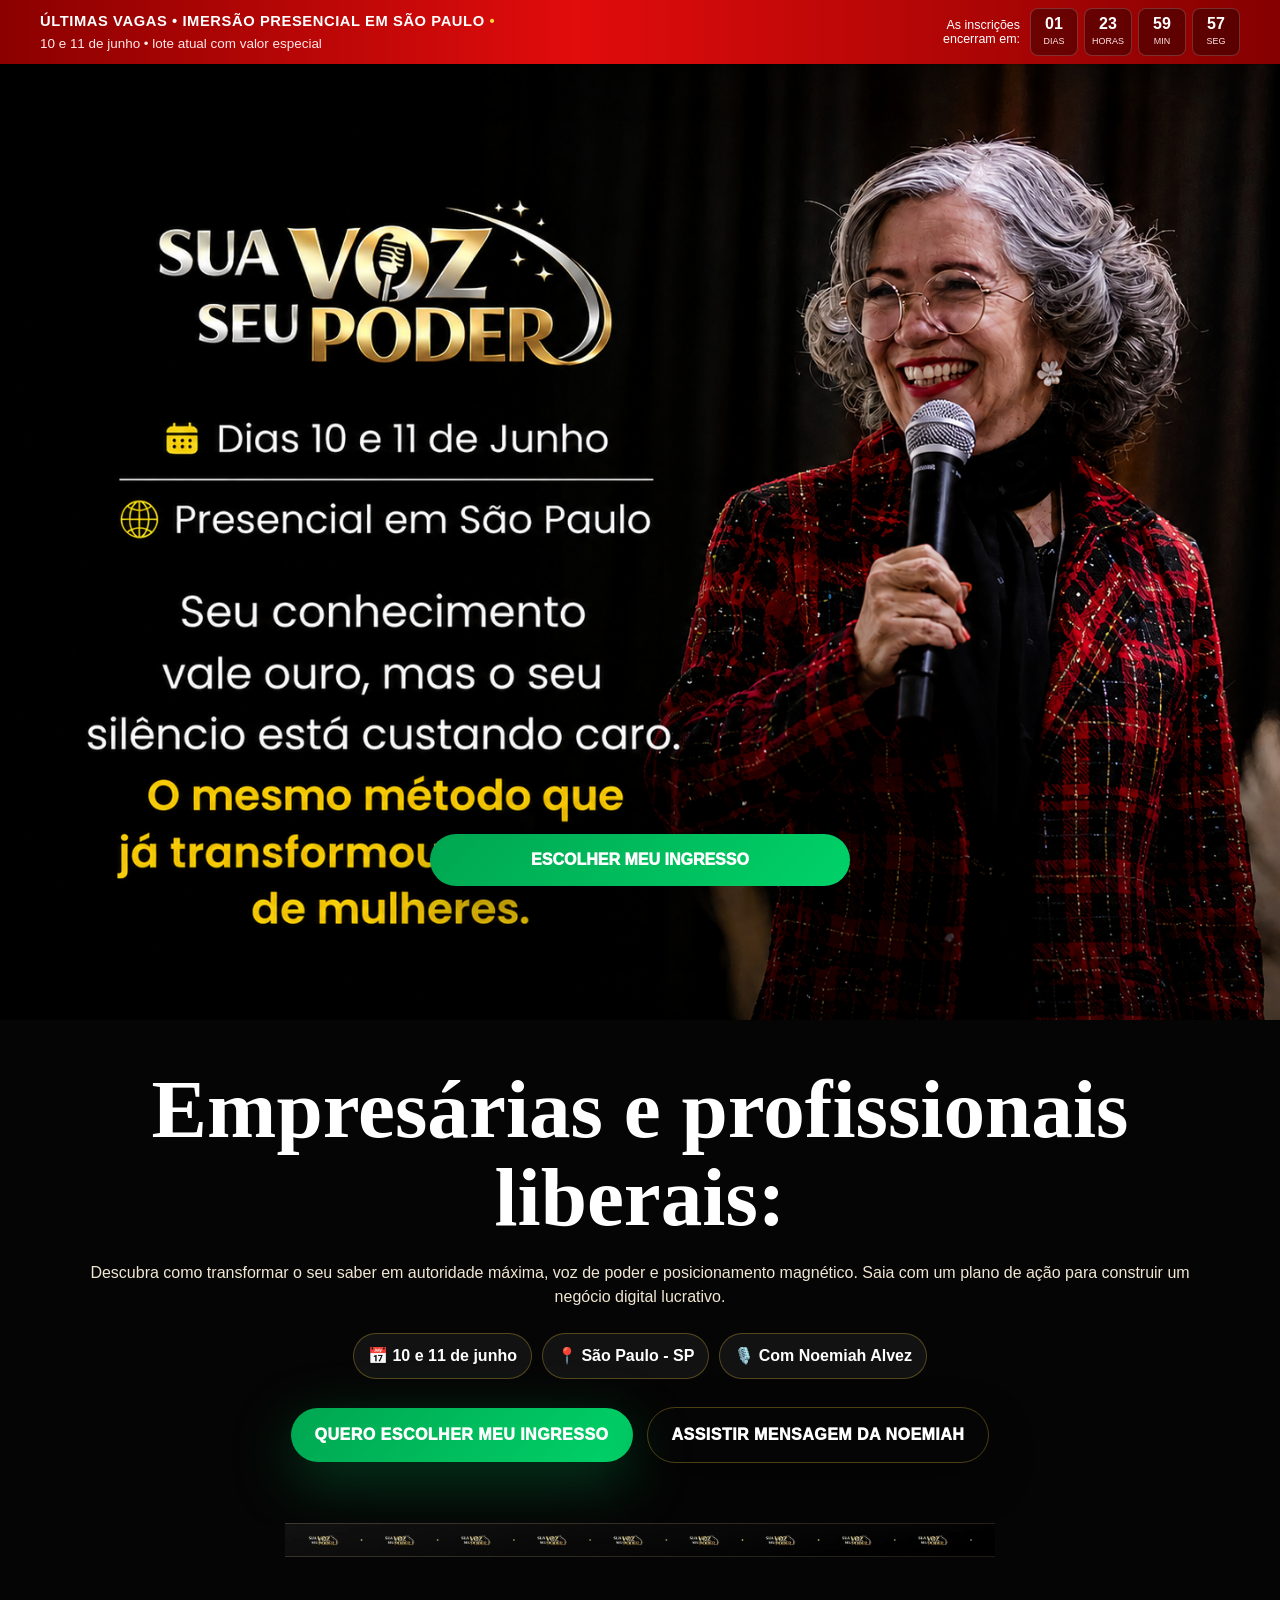
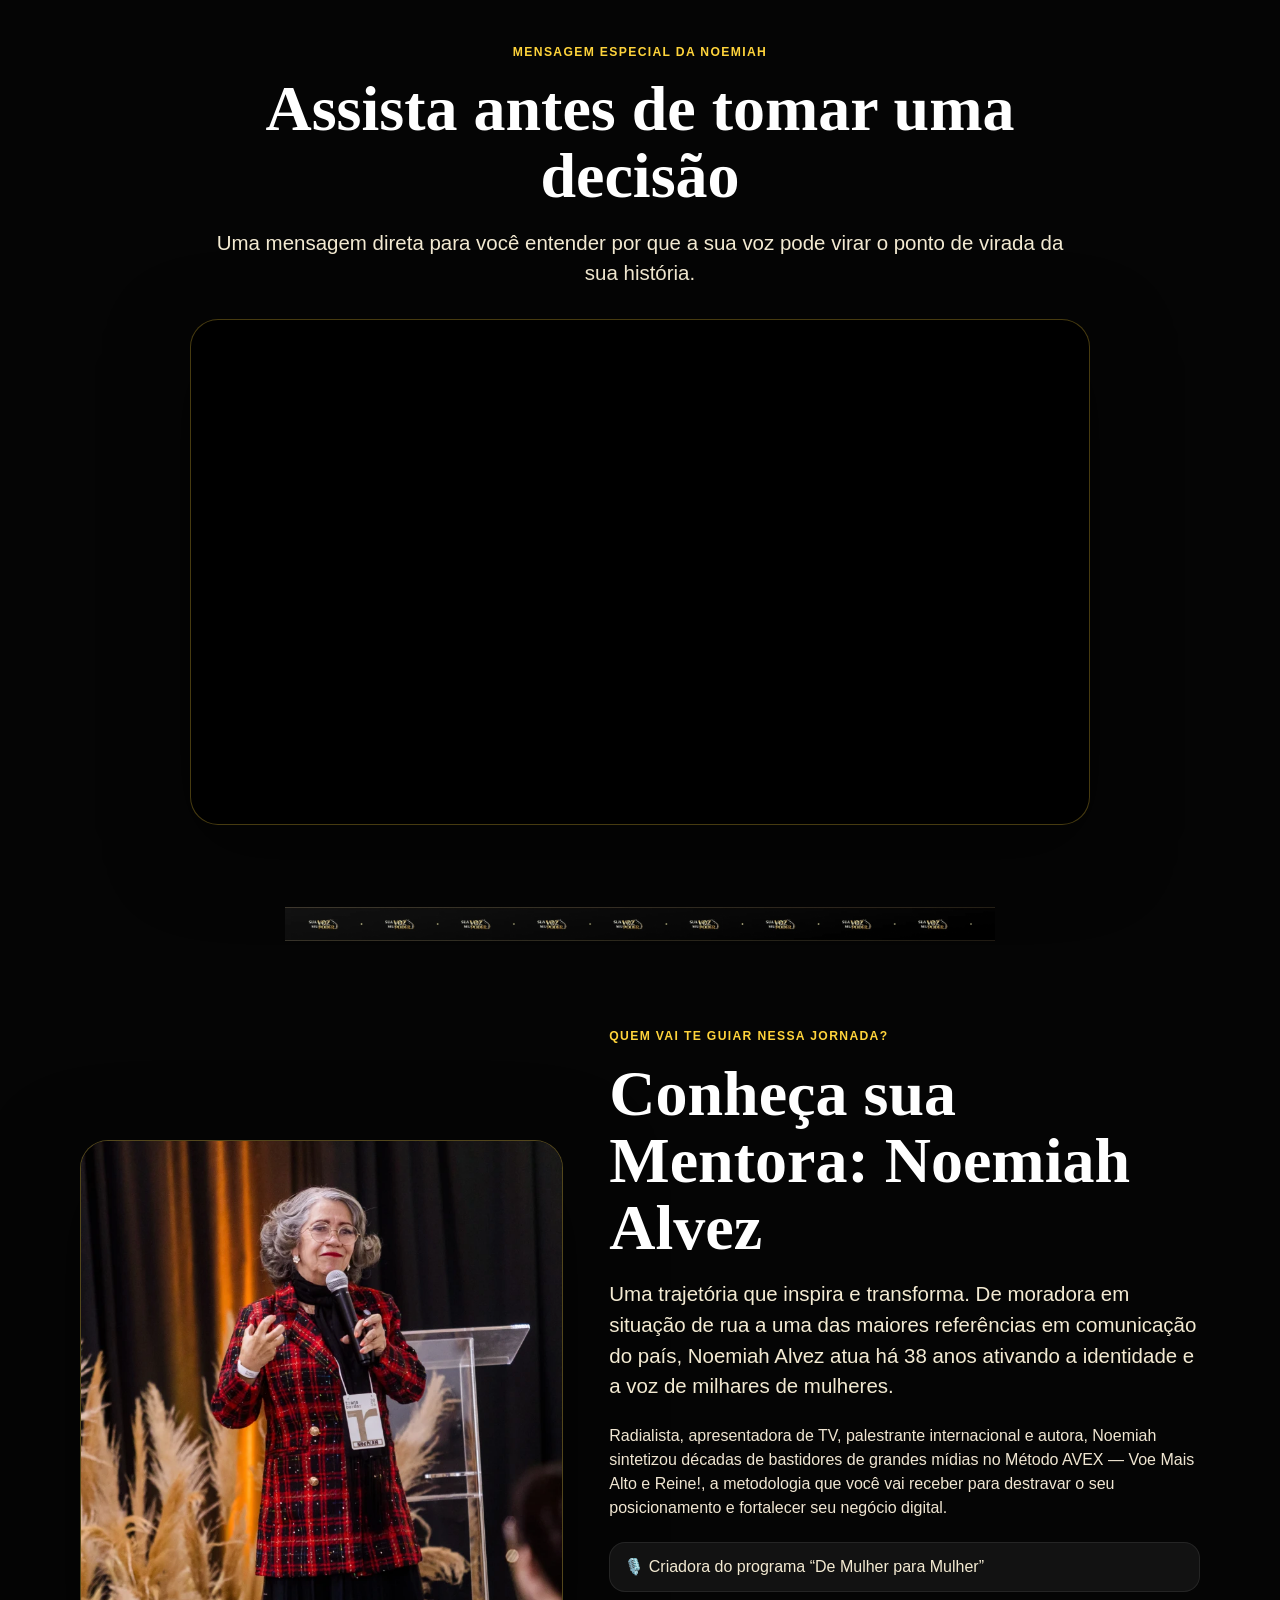
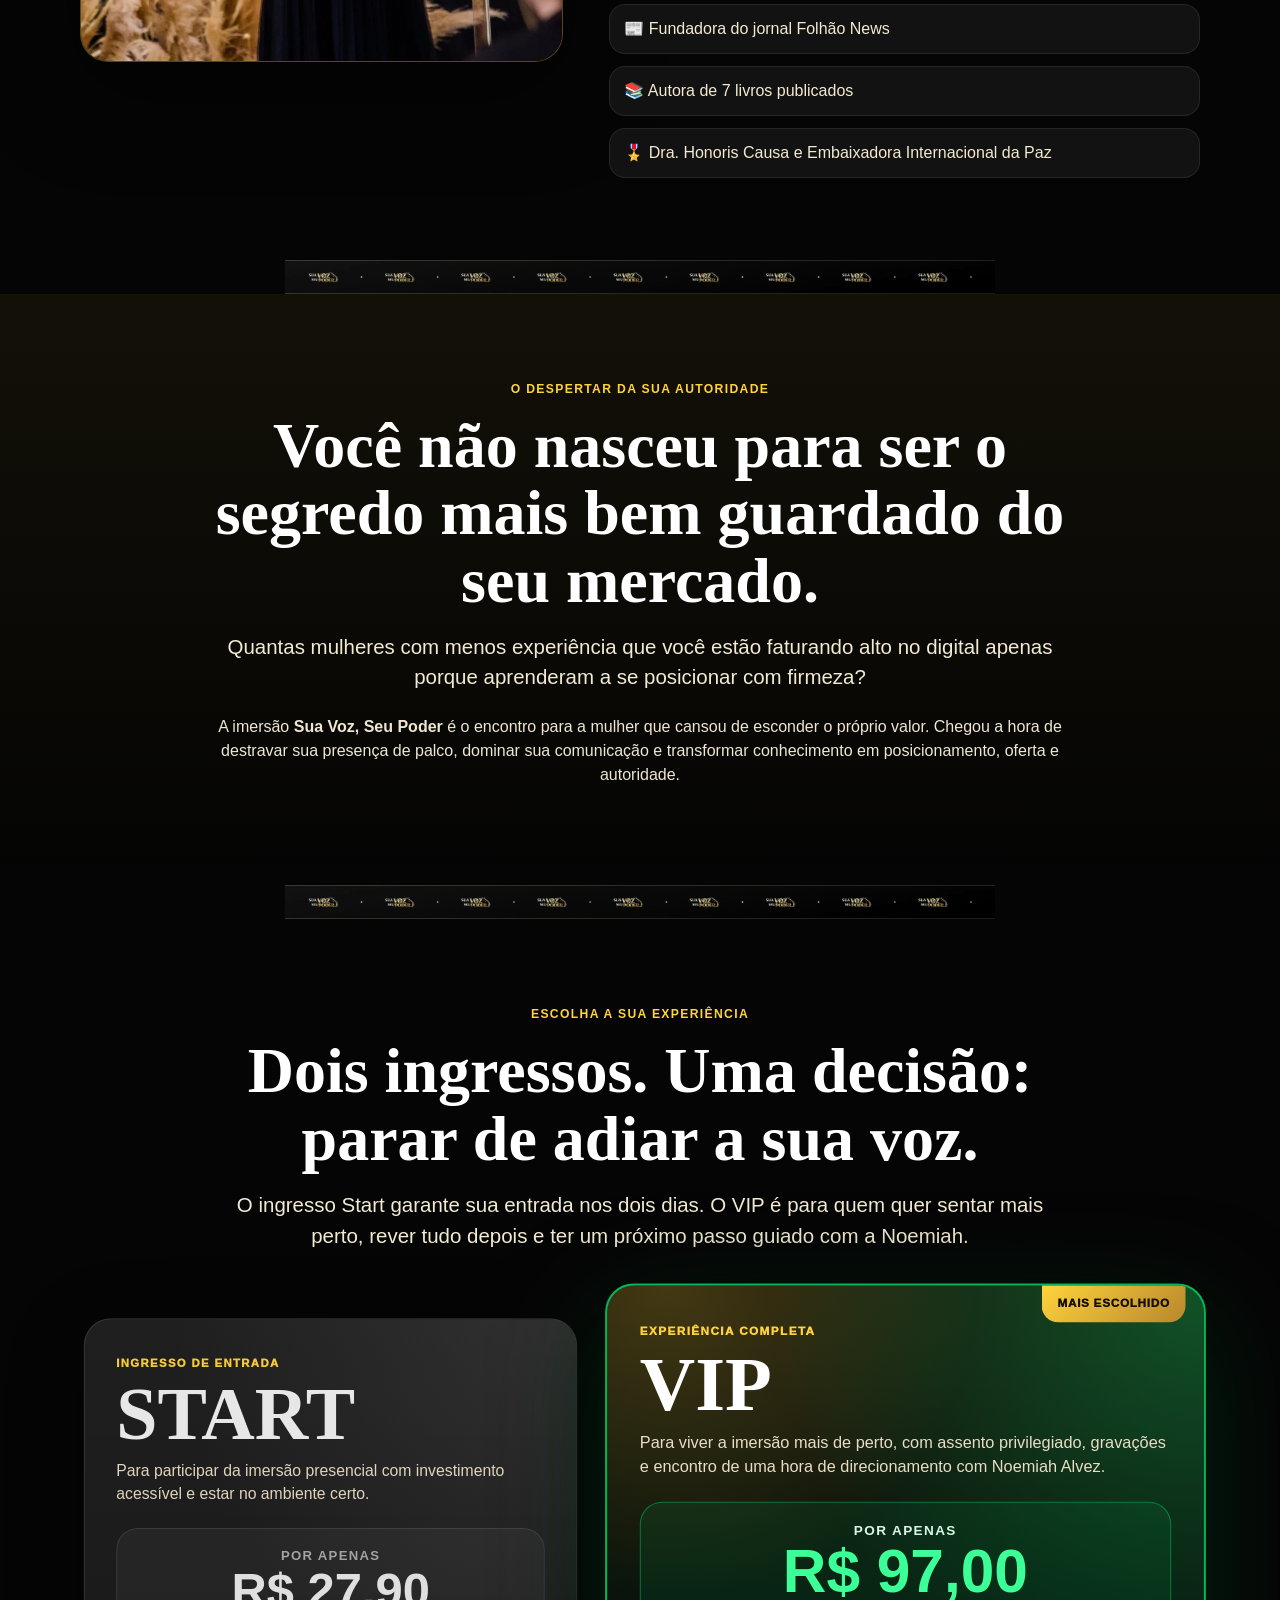
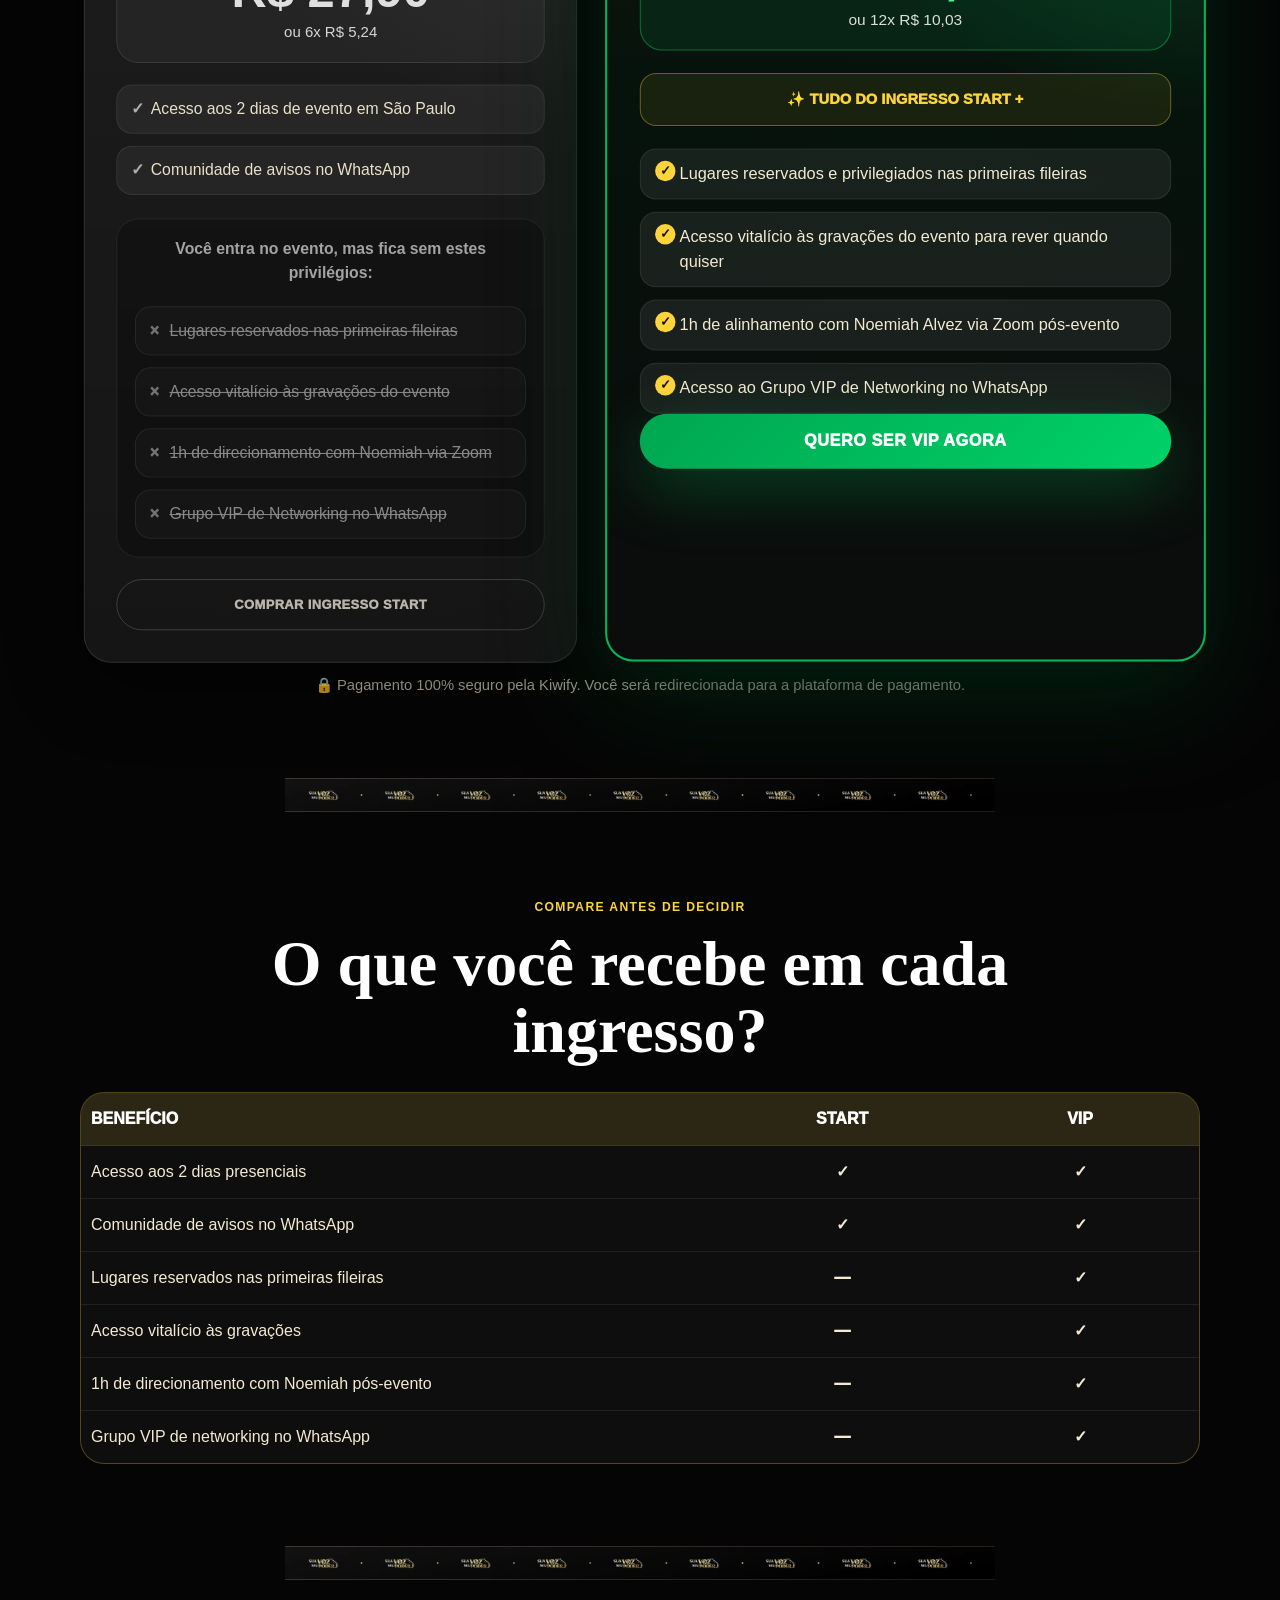
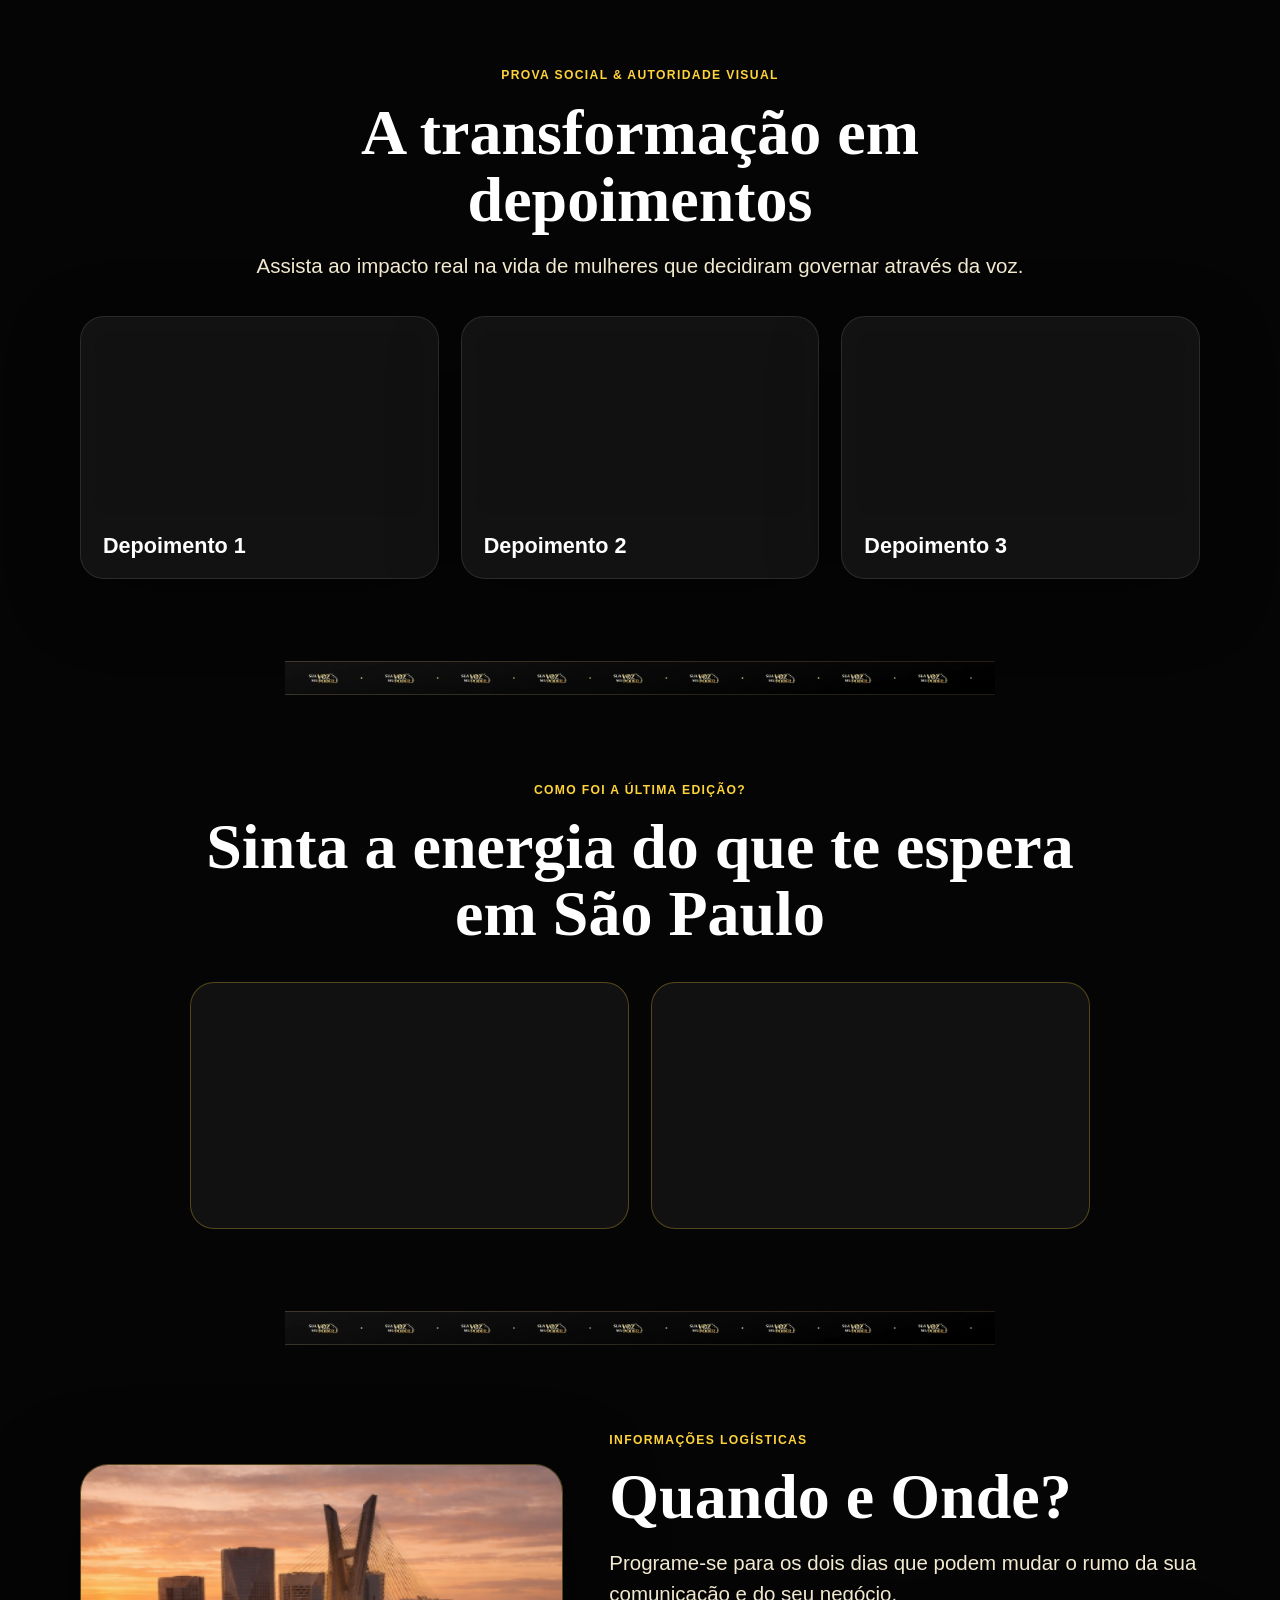
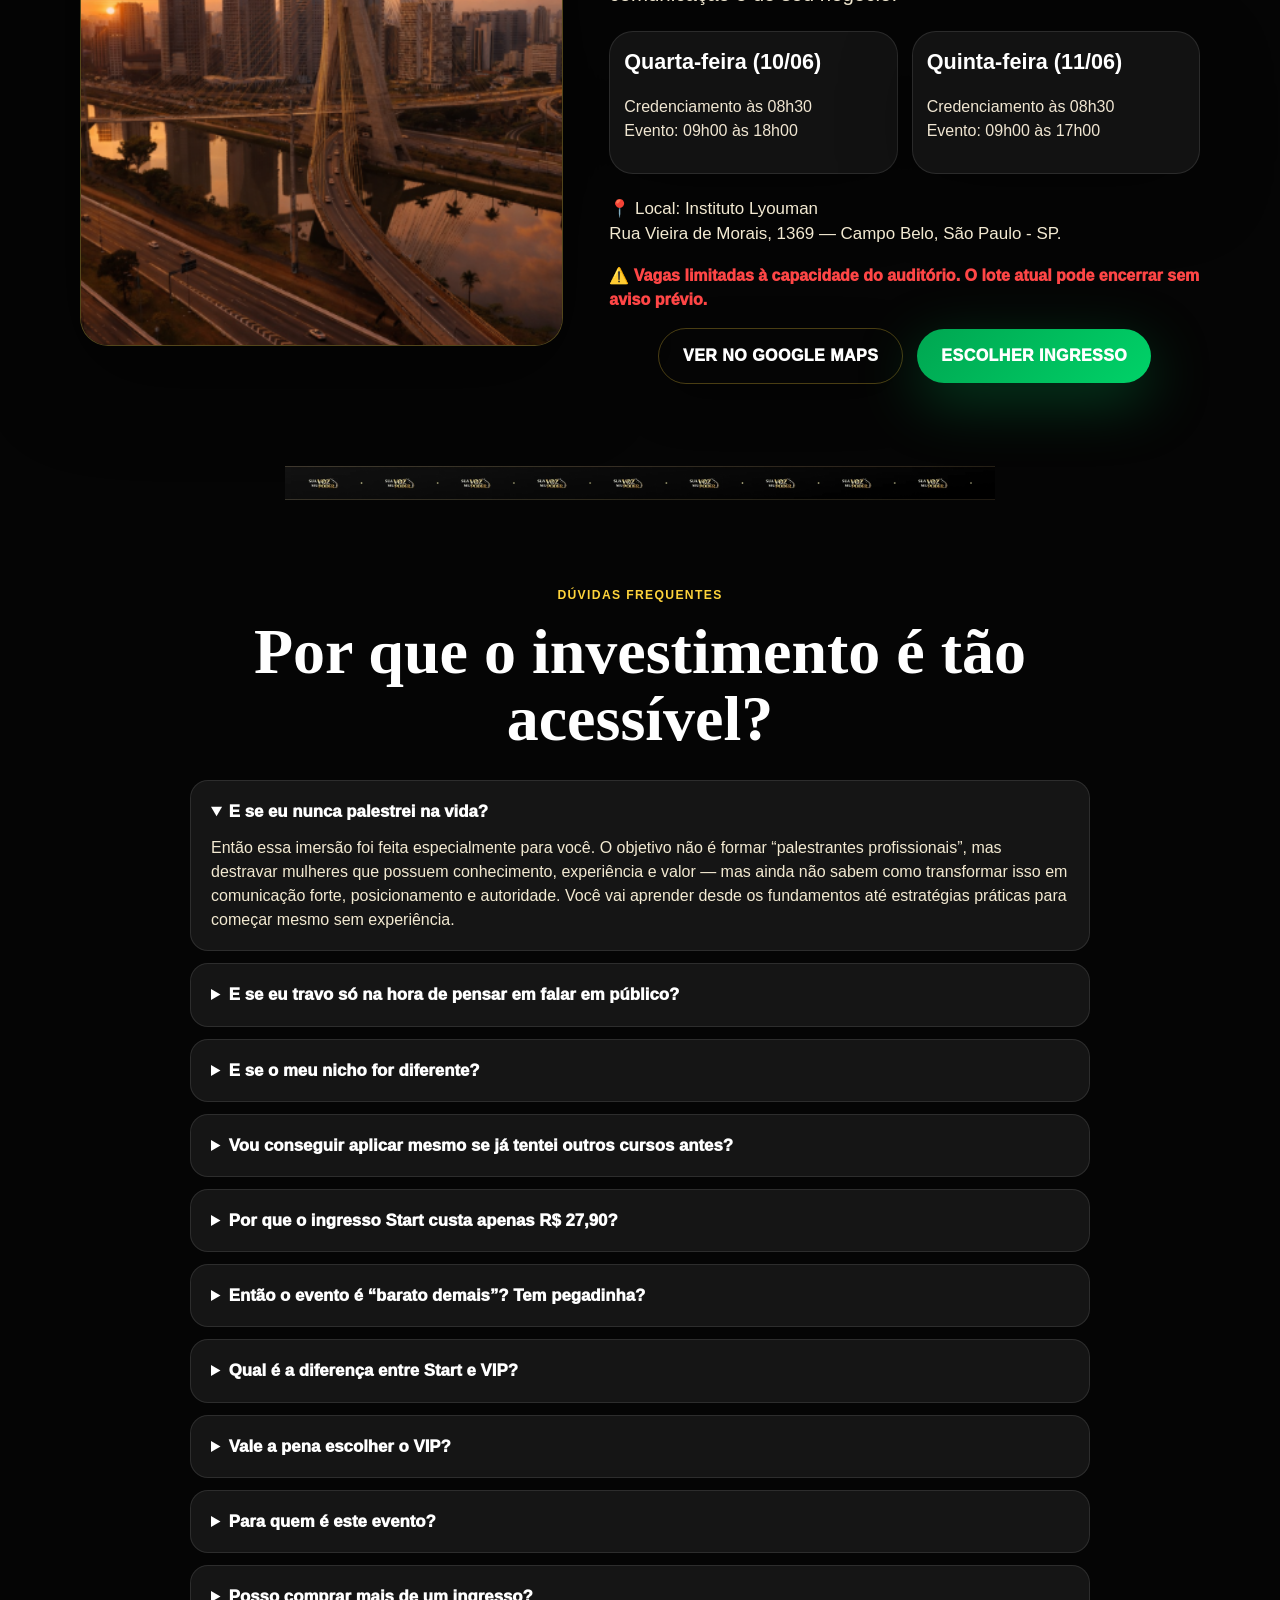
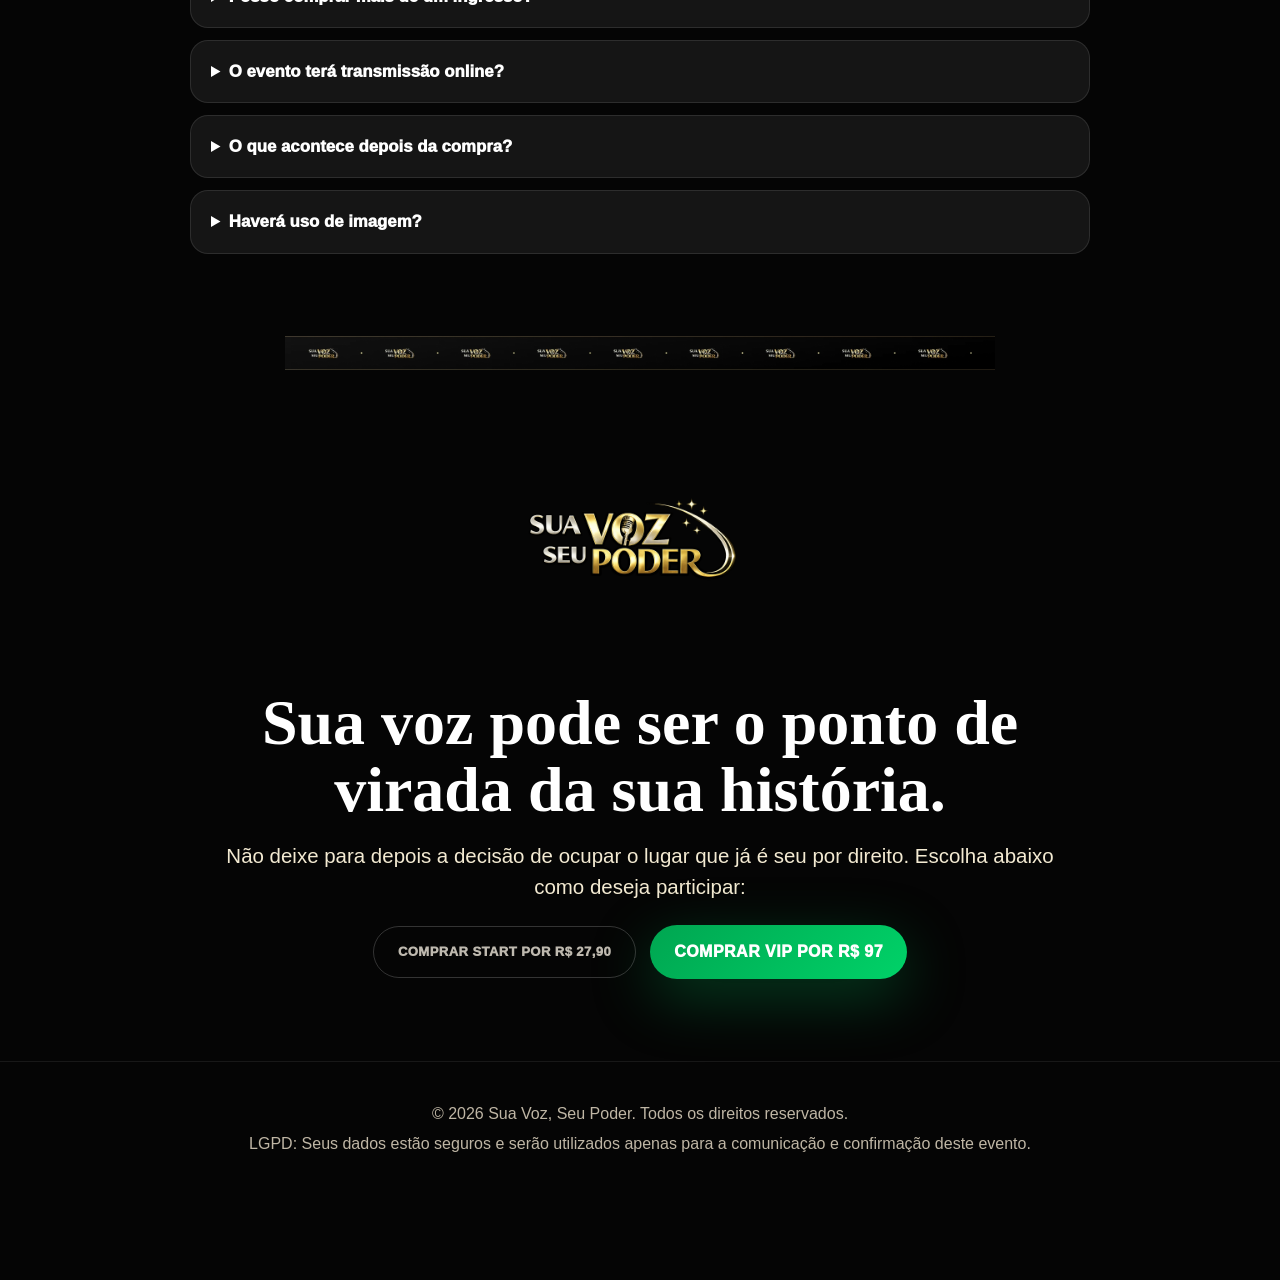
==== commit 3fb31e0b: "Update index.html" ====
--- a/index.html
+++ b/index.html
@@ -42,15 +42,15 @@
   <!-- End Meta Pixel Code -->
 
   <!-- GOOGLE ANALYTICS GA4 - placeholder mantido. Troque G-XXXXXXXXXX pelo ID real quando tiver. -->
-  <!--
-  <script async src="https://www.googletagmanager.com/gtag/js?id=G-CHQZ6MXQG1"></script>
-  <script>
-    window.dataLayer = window.dataLayer || [];
-    function gtag(){dataLayer.push(arguments);}
-    gtag('js', new Date());
-    gtag('config', 'G-XXXXXXXXXX');
-  </script>
-  -->
+ <!-- Google tag (gtag.js) -->
+<script async src="https://www.googletagmanager.com/gtag/js?id=G-CHQZ6MXQG1"></script>
+<script>
+  window.dataLayer = window.dataLayer || [];
+  function gtag(){dataLayer.push(arguments);}
+  gtag('js', new Date());
+
+  gtag('config', 'G-CHQZ6MXQG1');
+</script>
 
   <link rel="stylesheet" href="style.css">
 </head>
